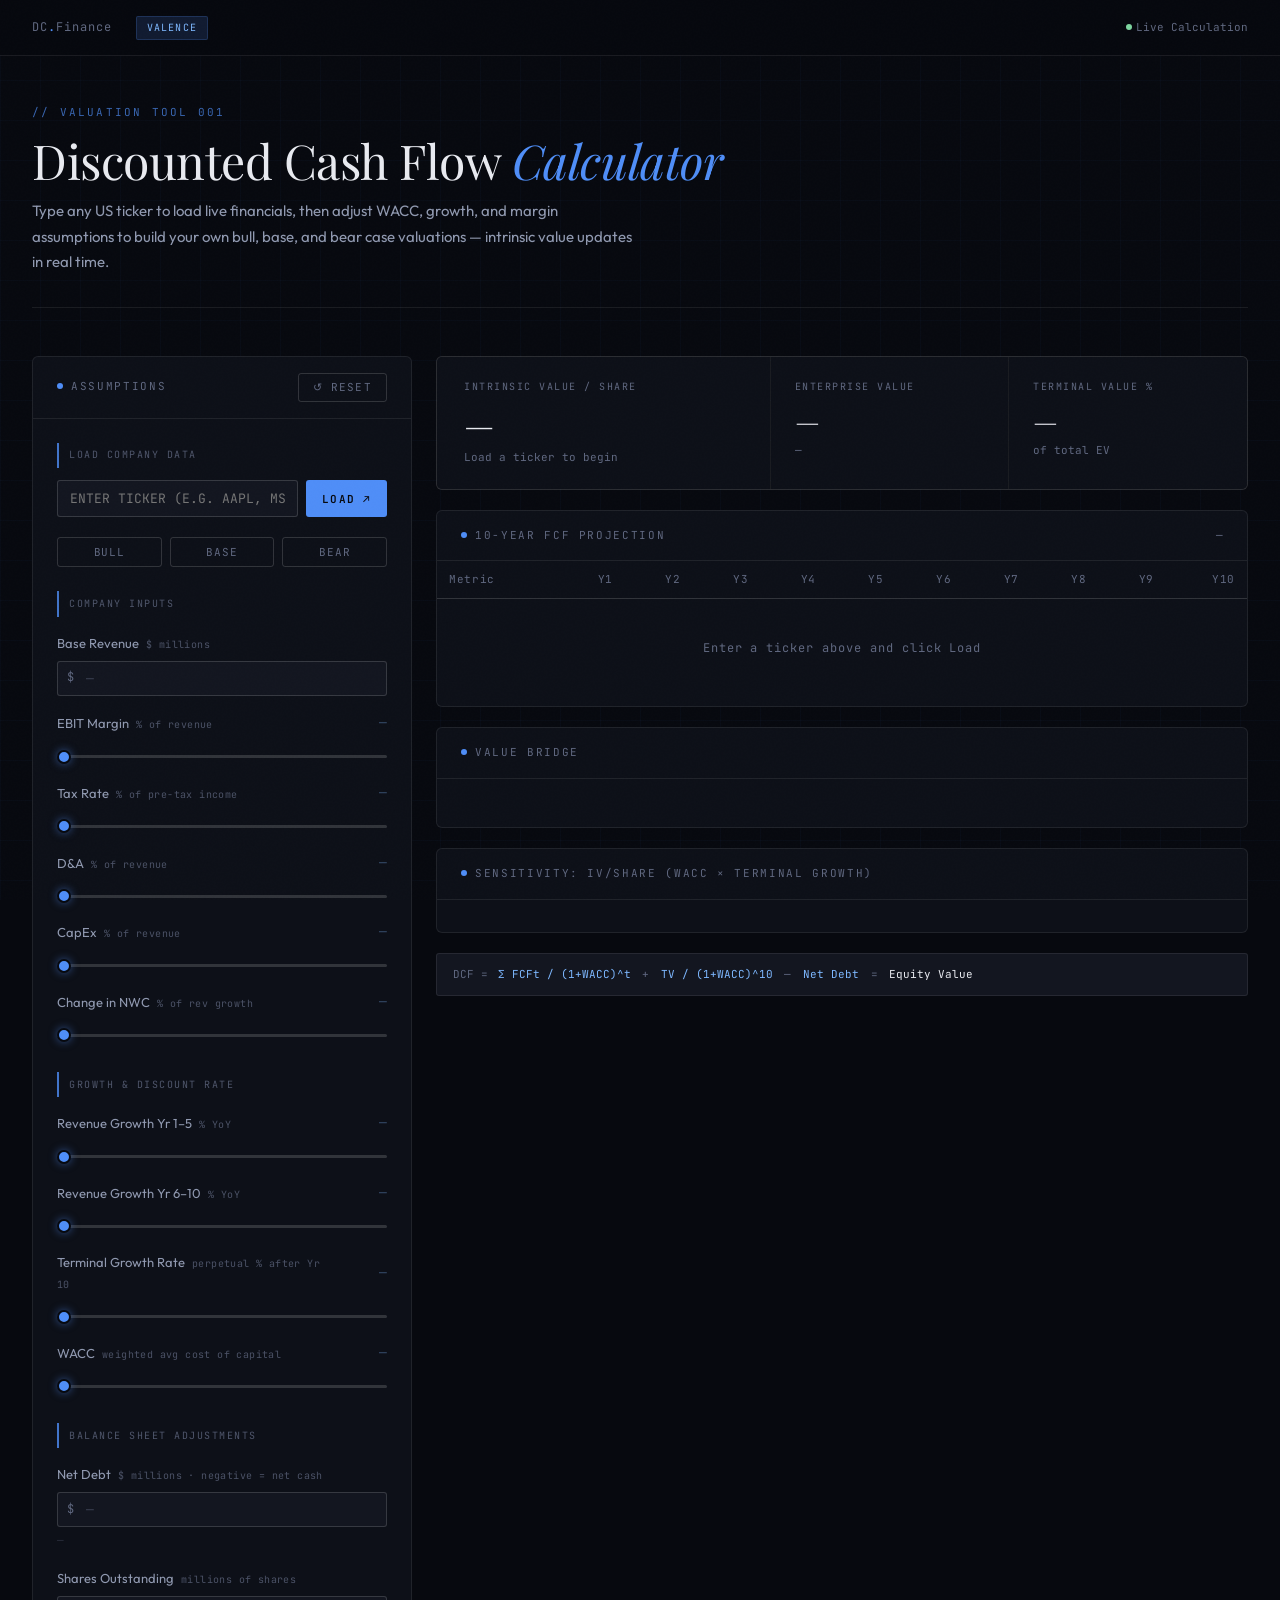
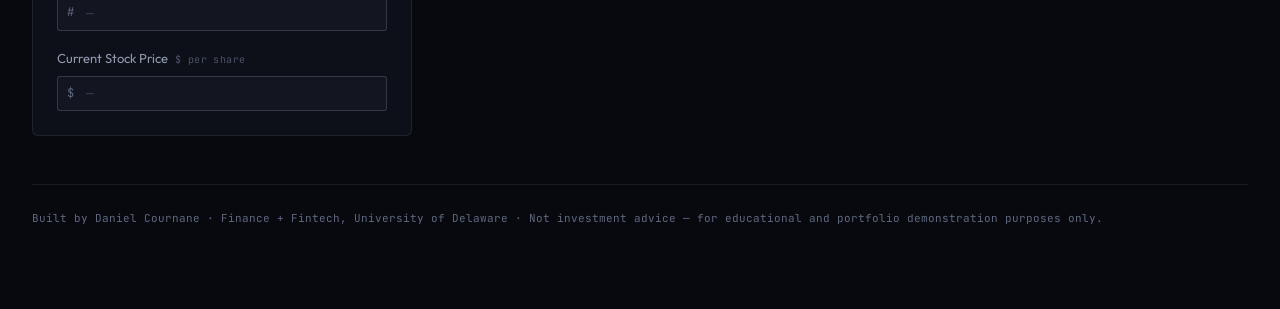
==== dcf-calculator.html @ 59bff090 "Add files via upload" ====
<!DOCTYPE html>
<html lang="en">
<head>
  <meta charset="UTF-8" />
  <meta name="viewport" content="width=device-width, initial-scale=1.0" />
  <title>Valence — DCF Calculator by Daniel Cournane</title>
  <link href="https://fonts.googleapis.com/css2?family=Outfit:wght@300;400;500;600&family=Playfair+Display:ital,wght@0,400;0,500;1,400&family=JetBrains+Mono:wght@300;400&display=swap" rel="stylesheet" />
  <style>
    :root {
      --bg:        #07090f;
      --bg2:       #0d1018;
      --bg3:       #131620;
      --line:      rgba(255,255,255,0.08);
      --line2:     rgba(255,255,255,0.15);
      --text:      #e8eaf0;
      --muted:     #606880;
      --muted2:    #9099b0;
      --accent:    #4f8ef7;
      --accent2:   #7eb8ff;
      --accentdim: rgba(79,142,247,0.15);
      --accentglow:rgba(79,142,247,0.08);
      --green:     #7dd6a0;
      --greendim:  rgba(125,214,160,0.12);
      --red:       #f07070;
      --reddim:    rgba(240,112,112,0.12);
      --yellow:    #f0c060;
      --yellowdim: rgba(240,192,96,0.12);
      --sans:      'Outfit', sans-serif;
      --mono:      'JetBrains Mono', monospace;
      --serif:     'Playfair Display', Georgia, serif;
    }

    *, *::before, *::after { box-sizing: border-box; margin: 0; padding: 0; }

    html { scroll-behavior: smooth; }

    body {
      background: var(--bg);
      color: var(--text);
      font-family: var(--sans);
      font-size: 15px;
      line-height: 1.6;
      min-height: 100vh;
    }

    /* ── NOISE OVERLAY ── */
    body::before {
      content: '';
      position: fixed;
      inset: 0;
      background-image: url("data:image/svg+xml,%3Csvg viewBox='0 0 512 512' xmlns='http://www.w3.org/2000/svg'%3E%3Cfilter id='noise'%3E%3CfeTurbulence type='fractalNoise' baseFrequency='0.9' numOctaves='4' stitchTiles='stitch'/%3E%3C/filter%3E%3Crect width='100%25' height='100%25' filter='url(%23noise)' opacity='0.03'/%3E%3C/svg%3E");
      pointer-events: none;
      z-index: 9999;
      opacity: 0.4;
    }

    /* ── GRID BACKGROUND ── */
    .grid-bg {
      position: fixed;
      inset: 0;
      background-image:
        linear-gradient(rgba(79,142,247,0.03) 1px, transparent 1px),
        linear-gradient(90deg, rgba(79,142,247,0.03) 1px, transparent 1px);
      background-size: 40px 40px;
      pointer-events: none;
      z-index: 0;
    }

    /* ── HEADER ── */
    header {
      position: sticky;
      top: 0;
      z-index: 100;
      background: rgba(7,9,15,0.92);
      backdrop-filter: blur(12px);
      border-bottom: 1px solid var(--line);
      padding: 0 2rem;
      height: 56px;
      display: flex;
      align-items: center;
      justify-content: space-between;
    }

    .header-left {
      display: flex;
      align-items: center;
      gap: 1.5rem;
    }

    .logo {
      font-family: var(--mono);
      font-size: 12px;
      color: var(--muted);
      letter-spacing: 0.08em;
    }

    .logo span { color: var(--accent); }

    .header-badge {
      font-family: var(--mono);
      font-size: 10px;
      letter-spacing: 0.12em;
      text-transform: uppercase;
      background: var(--accentdim);
      color: var(--accent2);
      border: 1px solid rgba(79,142,247,0.2);
      padding: 3px 10px;
      border-radius: 2px;
    }

    .header-right {
      font-family: var(--mono);
      font-size: 11px;
      color: var(--muted);
    }

    /* ── MAIN LAYOUT ── */
    main {
      position: relative;
      z-index: 1;
      max-width: 1280px;
      margin: 0 auto;
      padding: 3rem 2rem 5rem;
    }

    /* ── PAGE TITLE ── */
    .page-title-block {
      margin-bottom: 3rem;
      padding-bottom: 2rem;
      border-bottom: 1px solid var(--line);
    }

    .page-eyebrow {
      font-family: var(--mono);
      font-size: 11px;
      letter-spacing: 0.2em;
      text-transform: uppercase;
      color: var(--accent);
      opacity: 0.7;
      margin-bottom: 0.75rem;
    }

    .page-title {
      font-family: var(--serif);
      font-size: clamp(2rem, 4vw, 3rem);
      font-weight: 400;
      color: var(--text);
      letter-spacing: -0.01em;
      line-height: 1.1;
      margin-bottom: 0.75rem;
    }

    .page-title em { font-style: italic; color: var(--accent); }

    .page-desc {
      font-size: 15px;
      color: var(--muted2);
      max-width: 600px;
      line-height: 1.7;
    }

    /* ── GRID ── */
    .tool-grid {
      display: grid;
      grid-template-columns: 380px 1fr;
      gap: 1.5rem;
      align-items: start;
    }

    @media (max-width: 900px) {
      .tool-grid { grid-template-columns: 1fr; }
    }

    /* ── PANELS ── */
    .panel {
      background: var(--bg2);
      border: 1px solid var(--line);
      border-radius: 6px;
      overflow: hidden;
    }

    .panel-header {
      padding: 1rem 1.5rem;
      border-bottom: 1px solid var(--line);
      display: flex;
      align-items: center;
      justify-content: space-between;
    }

    .panel-title {
      font-family: var(--mono);
      font-size: 11px;
      letter-spacing: 0.15em;
      text-transform: uppercase;
      color: var(--muted);
    }

    .panel-title span {
      display: inline-block;
      width: 6px;
      height: 6px;
      border-radius: 50%;
      background: var(--accent);
      margin-right: 8px;
      vertical-align: middle;
      position: relative;
      top: -1px;
    }

    .panel-body { padding: 1.5rem; }

    /* ── FORM GROUPS ── */
    .form-section {
      margin-bottom: 1.75rem;
    }

    .form-section:last-child { margin-bottom: 0; }

    .section-label {
      font-family: var(--mono);
      font-size: 10px;
      letter-spacing: 0.15em;
      text-transform: uppercase;
      color: var(--muted);
      margin-bottom: 1rem;
      padding: 0.3rem 0 0.3rem 0.65rem;
      border-left: 2px solid var(--accent);
      opacity: 0.8;
    }

    .form-row {
      margin-bottom: 1.1rem;
    }

    .form-row:last-child { margin-bottom: 0; }

    .form-label {
      display: flex;
      justify-content: space-between;
      align-items: center;
      margin-bottom: 0.45rem;
    }

    .label-text {
      font-size: 13px;
      color: var(--muted2);
      font-family: var(--sans);
    }

    .unit-tag {
      font-family: var(--mono);
      font-size: 10px;
      color: var(--muted);
      letter-spacing: 0.04em;
      margin-left: 4px;
      opacity: 0.75;
    }

    .label-value {
      font-family: var(--mono);
      font-size: 13px;
      font-weight: 400;
      color: var(--accent2);
      min-width: 60px;
      text-align: right;
    }

    /* ── SLIDERS ── */
    input[type="range"] {
      -webkit-appearance: none;
      appearance: none;
      width: 100%;
      height: 3px;
      background: var(--line2);
      border-radius: 2px;
      outline: none;
      cursor: pointer;
      transition: background 0.3s;
    }

    input[type="range"]::-webkit-slider-thumb {
      -webkit-appearance: none;
      appearance: none;
      width: 14px;
      height: 14px;
      border-radius: 50%;
      background: var(--accent);
      border: 2px solid var(--bg);
      box-shadow: 0 0 8px rgba(79,142,247,0.5);
      cursor: pointer;
      transition: transform 0.15s, box-shadow 0.15s, left 0.4s ease;
    }

    input[type="range"]::-webkit-slider-thumb:hover {
      transform: scale(1.3);
      box-shadow: 0 0 14px rgba(79,142,247,0.7);
    }

    input[type="range"]::-moz-range-thumb {
      width: 14px;
      height: 14px;
      border-radius: 50%;
      background: var(--accent);
      border: 2px solid var(--bg);
      cursor: pointer;
    }

    /* Number inputs */
    .input-wrap {
      position: relative;
    }

    .input-wrap .prefix {
      position: absolute;
      left: 10px;
      top: 50%;
      transform: translateY(-50%);
      font-family: var(--mono);
      font-size: 12px;
      color: var(--muted);
      pointer-events: none;
    }

    input[type="number"] {
      width: 100%;
      background: var(--bg3);
      border: 1px solid var(--line2);
      border-radius: 3px;
      color: var(--text);
      font-family: var(--mono);
      font-size: 13px;
      padding: 0.5rem 0.75rem 0.5rem 1.75rem;
      outline: none;
      transition: border-color 0.2s;
      -moz-appearance: textfield;
    }

    input[type="number"]::-webkit-outer-spin-button,
    input[type="number"]::-webkit-inner-spin-button { -webkit-appearance: none; }

    input[type="number"]::placeholder { color: var(--muted); opacity: 0.5; }

    input[type="number"]:focus {
      border-color: var(--accent);
      box-shadow: 0 0 0 3px var(--accentglow);
    }

    /* ── SCENARIO PILLS ── */
    .scenario-bar {
      display: flex;
      gap: 0.5rem;
      margin-bottom: 1.5rem;
    }

    .scenario-btn {
      flex: 1;
      padding: 0.45rem 0;
      font-family: var(--mono);
      font-size: 11px;
      letter-spacing: 0.08em;
      text-align: center;
      border: 1px solid var(--line2);
      background: transparent;
      color: var(--muted);
      border-radius: 3px;
      cursor: pointer;
      transition: all 0.2s;
      text-transform: uppercase;
    }

    .scenario-btn:hover { color: var(--text); border-color: var(--accent); }

    .scenario-btn.bull { --sc: var(--green); --scdim: var(--greendim); }
    .scenario-btn.base { --sc: var(--accent); --scdim: var(--accentdim); }
    .scenario-btn.bear { --sc: var(--red);   --scdim: var(--reddim); }

    .scenario-btn.active {
      background: var(--scdim);
      border-color: var(--sc);
      color: var(--sc);
    }

    /* ── RESULTS PANEL ── */
    .results-stack { display: flex; flex-direction: column; gap: 1.25rem; }

    /* KPI row */
    .kpi-row {
      display: grid;
      grid-template-columns: 1.4fr 1fr 1fr;
      gap: 1px;
      background: var(--line);
      border: 1px solid var(--line);
      border-radius: 6px;
      overflow: hidden;
    }

    .kpi-cell {
      background: var(--bg2);
      padding: 1.4rem 1.5rem;
      transition: background 0.2s;
      position: relative;
    }

    .kpi-cell:first-child {
      border-left: 3px solid transparent;
      transition: background 0.2s, border-color 0.4s;
    }

    .kpi-cell:first-child.border-up   { border-left-color: var(--green); }
    .kpi-cell:first-child.border-down { border-left-color: var(--red); }

    .kpi-cell:hover { background: var(--bg3); }

    .kpi-label {
      font-family: var(--mono);
      font-size: 10px;
      letter-spacing: 0.15em;
      text-transform: uppercase;
      color: var(--muted);
      margin-bottom: 0.7rem;
    }

    .kpi-value {
      font-family: var(--serif);
      font-size: 2.2rem;
      font-weight: 400;
      color: var(--text);
      line-height: 1;
      margin-bottom: 0.45rem;
      transition: color 0.3s;
    }

    .kpi-cell:not(:first-child) .kpi-value {
      font-size: 1.8rem;
    }

    .kpi-value.up   { color: var(--green); }
    .kpi-value.down { color: var(--red); }

    .kpi-sub {
      font-family: var(--mono);
      font-size: 11px;
      color: var(--muted);
    }

    /* FCF Table */
    .fcf-panel { }

    .fcf-table-wrap { overflow-x: auto; }

    table {
      width: 100%;
      border-collapse: collapse;
      font-family: var(--mono);
      font-size: 12px;
    }

    thead tr {
      border-bottom: 1px solid var(--line2);
    }

    th {
      padding: 0.6rem 0.75rem;
      text-align: right;
      color: var(--muted);
      font-weight: 400;
      letter-spacing: 0.06em;
      font-size: 11px;
      white-space: nowrap;
    }

    th:first-child { text-align: left; }

    td {
      padding: 0.55rem 0.75rem;
      text-align: right;
      color: var(--muted2);
      border-bottom: 1px solid var(--line);
    }

    td:first-child {
      text-align: left;
      color: var(--muted);
      font-size: 11px;
      letter-spacing: 0.04em;
    }

    tr:last-child td { border-bottom: none; }

    tr:nth-child(even) td { background: rgba(255,255,255,0.018); }

    tr:hover td { background: rgba(79,142,247,0.04) !important; }

    .td-highlight {
      color: var(--text) !important;
      font-weight: 500;
    }

    .td-accent { color: var(--accent2) !important; }
    .td-green  { color: var(--green) !important; }

    /* Sensitivity table */
    .sens-table td, .sens-table th {
      padding: 0.4rem 0.5rem;
      font-size: 11px;
    }

    .sens-table .axis-label {
      color: var(--muted);
      font-size: 10px;
      text-align: center;
    }

    .sens-cell {
      text-align: center !important;
      border-radius: 2px;
      transition: opacity 0.3s;
    }

    /* Bar chart */
    .bar-chart {
      display: flex;
      flex-direction: column;
      gap: 0.6rem;
    }

    .bar-row {
      display: flex;
      align-items: center;
      gap: 0.75rem;
    }

    .bar-label {
      font-family: var(--mono);
      font-size: 11px;
      color: var(--muted);
      width: 60px;
      flex-shrink: 0;
      text-align: right;
    }

    .bar-track {
      flex: 1;
      height: 28px;
      background: var(--bg3);
      border-radius: 3px;
      overflow: hidden;
      position: relative;
    }

    .bar-fill {
      height: 100%;
      border-radius: 2px;
      transition: width 0.6s cubic-bezier(0.4,0,0.2,1);
      display: flex;
      align-items: center;
      padding-left: 8px;
      position: relative;
    }

    .bar-fill::after {
      content: '';
      position: absolute;
      right: 0;
      top: 0;
      bottom: 0;
      width: 40%;
      background: linear-gradient(to right, transparent, rgba(7,9,15,0.35));
      border-radius: 0 2px 2px 0;
      pointer-events: none;
    }

    .bar-fill span {
      font-family: var(--mono);
      font-size: 11px;
      color: var(--bg);
      white-space: nowrap;
      font-weight: 500;
    }

    .bar-pct {
      font-family: var(--mono);
      font-size: 11px;
      color: var(--muted);
      width: 44px;
      flex-shrink: 0;
    }

    /* Upside/downside pill */
    .margin-pill {
      display: inline-flex;
      align-items: center;
      gap: 0.4rem;
      font-family: var(--mono);
      font-size: 11px;
      padding: 4px 10px;
      border-radius: 2px;
    }

    .margin-pill.up   { background: var(--greendim); color: var(--green); border: 1px solid rgba(125,214,160,0.25); }
    .margin-pill.down { background: var(--reddim);   color: var(--red);   border: 1px solid rgba(240,112,112,0.25); }
    .margin-pill.flat { background: var(--yellowdim);color: var(--yellow); border: 1px solid rgba(240,192,96,0.25); }

    /* Annotation */
    .annotation {
      font-size: 13px;
      color: var(--muted2);
      line-height: 1.7;
      padding: 1rem 1.25rem;
      background: var(--bg3);
      border: 1px solid var(--line);
      border-left: 3px solid var(--accent);
      border-radius: 0 3px 3px 0;
    }

    .annotation strong { color: var(--text); font-weight: 500; }

    /* Formula strip */
    .formula-strip {
      font-family: var(--mono);
      font-size: 11px;
      color: var(--muted);
      background: var(--bg3);
      border: 1px solid var(--line);
      border-radius: 3px;
      padding: 0.75rem 1rem;
      display: flex;
      align-items: center;
      gap: 0.6rem;
      flex-wrap: wrap;
    }

    .formula-strip .f-accent { color: var(--accent2); }
    .formula-strip .f-op { color: var(--muted); padding: 0 2px; }

    /* Reset btn */
    .reset-btn {
      font-family: var(--mono);
      font-size: 11px;
      letter-spacing: 0.1em;
      text-transform: uppercase;
      background: transparent;
      color: var(--muted);
      border: 1px solid var(--line2);
      border-radius: 3px;
      padding: 0.4rem 0.9rem;
      cursor: pointer;
      transition: all 0.2s;
    }

    .reset-btn:hover { color: var(--text); border-color: var(--accent); }

    /* ── SENS AXIS LABELS ── */
    .sens-wrap { overflow-x: auto; }

    .sens-axis-x {
      font-family: var(--mono);
      font-size: 10px;
      color: var(--muted);
      text-align: center;
      margin-bottom: 4px;
      letter-spacing: 0.06em;
    }

    .sens-axis-y-label {
      font-family: var(--mono);
      font-size: 10px;
      color: var(--muted);
      letter-spacing: 0.06em;
    }

    /* ── FOOTER NOTE ── */
    .footnote {
      margin-top: 3rem;
      padding-top: 1.5rem;
      border-top: 1px solid var(--line);
      font-family: var(--mono);
      font-size: 11px;
      color: var(--muted);
      line-height: 1.8;
    }

    /* Pulse dot */
    @keyframes pulse-dot {
      0%, 100% { opacity: 1; transform: scale(1); }
      50% { opacity: 0.5; transform: scale(0.8); }
    }
    .live-dot {
      display: inline-block;
      width: 6px;
      height: 6px;
      background: var(--green);
      border-radius: 50%;
      animation: pulse-dot 1.8s ease-in-out infinite;
      margin-right: 4px;
      vertical-align: middle;
      position: relative;
      top: -1px;
    }

    /* Fade-in on load */
    @keyframes fadein { from { opacity: 0; transform: translateY(10px); } to { opacity: 1; transform: none; } }
    @keyframes slidedown { from { opacity: 0; transform: translateY(-8px); } to { opacity: 1; transform: none; } }
    @keyframes pulseglow { 0%,100% { box-shadow: 0 0 0 0 rgba(79,142,247,0); } 50% { box-shadow: 0 0 0 4px rgba(79,142,247,0.15); } }

    .page-title-block { animation: fadein 0.6s ease both; }
    .tool-grid > .panel { animation: fadein 0.6s ease 0.15s both; }
    .tool-grid > div:last-child { animation: fadein 0.6s ease 0.25s both; }
    .kpi-row { animation: fadein 0.6s ease 0.3s both; }

    /* Results reveal animation — triggered by JS */
    .results-reveal {
      animation: fadein 0.45s ease both !important;
    }

    /* Ticker input pulse on load */
    @keyframes inputpulse {
      0% { border-color: var(--line2); }
      50% { border-color: var(--accent); box-shadow: 0 0 0 3px var(--accentglow); }
      100% { border-color: var(--line2); }
    }
    .ticker-pulse { animation: inputpulse 1.8s ease 0.8s 2; }

    /* KPI number count-up feel */
    .kpi-value { transition: color 0.4s; }
    .kpi-value.animating { animation: fadein 0.3s ease both; }
  </style>
</head>
<body>
<div class="grid-bg"></div>

<header>
  <div class="header-left">
    <div class="logo">DC<span>.</span>Finance</div>
    <div class="header-badge">Valence</div>
  </div>
  <div class="header-right"><span class="live-dot"></span>Live Calculation</div>
</header>

<main>
  <div class="page-title-block">
    <div class="page-eyebrow">// Valuation Tool 001</div>
    <h1 class="page-title">Discounted Cash Flow <em>Calculator</em></h1>
    <p class="page-desc">Type any US ticker to load live financials, then adjust WACC, growth, and margin assumptions to build your own bull, base, and bear case valuations — intrinsic value updates in real time.</p>
  </div>

  <div class="tool-grid">

    <!-- LEFT: INPUTS -->
    <div class="panel" style="animation-delay:0s">
      <div class="panel-header">
        <div class="panel-title"><span></span>Assumptions</div>
        <button class="reset-btn" onclick="resetDefaults()">↺ Reset</button>
      </div>
      <div class="panel-body">

        <!-- TICKER LOOKUP -->
        <div style="margin-bottom:1.25rem;">
          <div class="section-label" style="margin-bottom:0.75rem;">Load Company Data</div>
          <div style="display:flex;gap:0.5rem;align-items:stretch;">
            <div style="position:relative;flex:1;">
              <input
                type="text"
                id="ticker-input"
                placeholder="Enter ticker (e.g. AAPL, MSFT, NVDA)"
                maxlength="10"
                style="width:100%;background:var(--bg3);border:1px solid var(--line2);border-radius:3px;color:var(--text);font-family:var(--mono);font-size:13px;padding:0.55rem 0.75rem;outline:none;transition:border-color 0.2s;text-transform:uppercase;"
                onkeydown="if(event.key==='Enter') fetchTicker()"
                onfocus="this.style.borderColor='var(--accent)'"
                onblur="this.style.borderColor='var(--line2)'"
              />
            </div>
            <button
              id="fetch-btn"
              onclick="fetchTicker()"
              style="background:var(--accent);color:#07090f;border:none;border-radius:3px;font-family:var(--mono);font-size:11px;font-weight:600;letter-spacing:0.1em;text-transform:uppercase;padding:0 1rem;cursor:pointer;transition:background 0.2s;white-space:nowrap;"
              onmouseover="this.style.background='var(--accent2)'"
              onmouseout="this.style.background='var(--accent)'"
            >Load ↗</button>
          </div>

          <!-- Status / Company Card -->
          <div id="ticker-status" style="margin-top:0.6rem;font-family:var(--mono);font-size:11px;color:var(--muted);">
          </div>
          <div id="company-card" style="display:none;margin-top:0.75rem;background:var(--bg3);border:1px solid var(--line);border-left:3px solid var(--accent);border-radius:0 4px 4px 0;padding:1rem 1.1rem;">
            <div style="display:flex;justify-content:space-between;align-items:flex-start;gap:1rem;flex-wrap:wrap;">
              <div>
                <div id="cc-name" style="font-family:var(--serif);font-size:1.25rem;color:var(--text);margin-bottom:3px;line-height:1.2;"></div>
                <div id="cc-meta" style="font-family:var(--mono);font-size:10px;color:var(--muted);letter-spacing:0.06em;"></div>
              </div>
              <div style="text-align:right;">
                <div id="cc-price" style="font-family:var(--serif);font-size:1.6rem;color:var(--text);line-height:1;"></div>
                <div id="cc-change" style="font-family:var(--mono);font-size:11px;margin-top:3px;"></div>
              </div>
            </div>
            <div style="display:grid;grid-template-columns:repeat(3,1fr);gap:0.5rem;margin-top:0.75rem;padding-top:0.75rem;border-top:1px solid var(--line);">
              <div><div style="font-family:var(--mono);font-size:9px;color:var(--muted);letter-spacing:0.1em;text-transform:uppercase;margin-bottom:2px;">Market Cap</div><div id="cc-mcap" style="font-family:var(--mono);font-size:12px;color:var(--muted2);"></div></div>
              <div><div style="font-family:var(--mono);font-size:9px;color:var(--muted);letter-spacing:0.1em;text-transform:uppercase;margin-bottom:2px;">Rev Growth</div><div id="cc-revg" style="font-family:var(--mono);font-size:12px;color:var(--muted2);"></div></div>
              <div><div style="font-family:var(--mono);font-size:9px;color:var(--muted);letter-spacing:0.1em;text-transform:uppercase;margin-bottom:2px;">Beta</div><div id="cc-beta" style="font-family:var(--mono);font-size:12px;color:var(--muted2);"></div></div>
            </div>
            <div id="cc-note" style="margin-top:0.6rem;font-family:var(--mono);font-size:10px;color:var(--yellow);line-height:1.5;display:none;"></div>
          </div>
        </div>

        <!-- SCENARIOS -->
        <div class="scenario-bar">
          <button class="scenario-btn bull" onclick="loadScenario('bull')">Bull</button>
          <button class="scenario-btn base active" onclick="loadScenario('base')">Base</button>
          <button class="scenario-btn bear" onclick="loadScenario('bear')">Bear</button>
        </div>

        <!-- COMPANY INPUTS -->
        <div class="form-section">
          <div class="section-label">Company Inputs</div>

          <div class="form-row">
            <div class="form-label">
              <span class="label-text">Base Revenue <span class="unit-tag">$ millions</span></span>
            </div>
            <div class="input-wrap">
              <span class="prefix">$</span>
              <input type="number" id="baseRevenue" placeholder="—" min="1" step="10" oninput="calc()" />
            </div>
          </div>

          <div class="form-row">
            <div class="form-label">
              <span class="label-text">EBIT Margin <span class="unit-tag">% of revenue</span></span>
              <span class="label-value" id="val-ebitMargin" style="opacity:0.35">—</span>
            </div>
            <input type="range" id="ebitMargin" min="1" max="50" step="0.5" value="18" oninput="syncVal('ebitMargin','val-ebitMargin','%'); calc()" />
          </div>

          <div class="form-row">
            <div class="form-label">
              <span class="label-text">Tax Rate <span class="unit-tag">% of pre-tax income</span></span>
              <span class="label-value" id="val-taxRate" style="opacity:0.35">—</span>
            </div>
            <input type="range" id="taxRate" min="0" max="40" step="0.5" value="21" oninput="syncVal('taxRate','val-taxRate','%'); calc()" />
          </div>

          <div class="form-row">
            <div class="form-label">
              <span class="label-text">D&amp;A <span class="unit-tag">% of revenue</span></span>
              <span class="label-value" id="val-da" style="opacity:0.35">—</span>
            </div>
            <input type="range" id="da" min="0" max="20" step="0.5" value="4" oninput="syncVal('da','val-da','%'); calc()" />
          </div>

          <div class="form-row">
            <div class="form-label">
              <span class="label-text">CapEx <span class="unit-tag">% of revenue</span></span>
              <span class="label-value" id="val-capex" style="opacity:0.35">—</span>
            </div>
            <input type="range" id="capex" min="0" max="30" step="0.5" value="5" oninput="syncVal('capex','val-capex','%'); calc()" />
          </div>

          <div class="form-row">
            <div class="form-label">
              <span class="label-text">Change in NWC <span class="unit-tag">% of rev growth</span></span>
              <span class="label-value" id="val-nwc" style="opacity:0.35">—</span>
            </div>
            <input type="range" id="nwc" min="-5" max="15" step="0.5" value="2" oninput="syncVal('nwc','val-nwc','%'); calc()" />
          </div>
        </div>

        <!-- GROWTH & DISCOUNT -->
        <div class="form-section">
          <div class="section-label">Growth & Discount Rate</div>

          <div class="form-row">
            <div class="form-label">
              <span class="label-text">Revenue Growth Yr 1–5 <span class="unit-tag">% YoY</span></span>
              <span class="label-value" id="val-growth1" style="opacity:0.35">—</span>
            </div>
            <input type="range" id="growth1" min="0" max="60" step="0.5" value="12" oninput="syncVal('growth1','val-growth1','%'); calc()" />
          </div>

          <div class="form-row">
            <div class="form-label">
              <span class="label-text">Revenue Growth Yr 6–10 <span class="unit-tag">% YoY</span></span>
              <span class="label-value" id="val-growth2" style="opacity:0.35">—</span>
            </div>
            <input type="range" id="growth2" min="0" max="40" step="0.5" value="7" oninput="syncVal('growth2','val-growth2','%'); calc()" />
          </div>

          <div class="form-row">
            <div class="form-label">
              <span class="label-text">Terminal Growth Rate <span class="unit-tag">perpetual % after Yr 10</span></span>
              <span class="label-value" id="val-tgr" style="opacity:0.35">—</span>
            </div>
            <input type="range" id="tgr" min="0" max="5" step="0.1" value="2.5" oninput="syncVal('tgr','val-tgr','%'); calc()" />
          </div>

          <div class="form-row">
            <div class="form-label">
              <span class="label-text">WACC <span class="unit-tag">weighted avg cost of capital</span></span>
              <span class="label-value" id="val-wacc" style="opacity:0.35">—</span>
            </div>
            <input type="range" id="wacc" min="4" max="25" step="0.25" value="9" oninput="syncVal('wacc','val-wacc','%'); calc()" />
          </div>
        </div>

        <!-- BALANCE SHEET -->
        <div class="form-section">
          <div class="section-label">Balance Sheet Adjustments</div>

          <div class="form-row">
            <div class="form-label"><span class="label-text">Net Debt <span class="unit-tag">$ millions · negative = net cash</span></span></div>
            <div class="input-wrap">
              <span class="prefix">$</span>
              <input type="number" id="netDebt" placeholder="—" step="10" oninput="updateNetDebtLabel(); calc()" />
            </div>
            <div id="net-debt-status" style="margin-top:5px;font-family:var(--mono);font-size:11px;color:var(--muted);opacity:0.35;">
              —
            </div>
          </div>

          <div class="form-row">
            <div class="form-label"><span class="label-text">Shares Outstanding <span class="unit-tag">millions of shares</span></span></div>
            <div class="input-wrap">
              <span class="prefix">#</span>
              <input type="number" id="shares" placeholder="—" min="1" step="1" oninput="calc()" />
            </div>
          </div>

          <div class="form-row">
            <div class="form-label"><span class="label-text">Current Stock Price <span class="unit-tag">$ per share</span></span></div>
            <div class="input-wrap">
              <span class="prefix">$</span>
              <input type="number" id="stockPrice" placeholder="—" min="0.01" step="0.5" oninput="calc()" />
            </div>
          </div>
        </div>

      </div>
    </div>

    <!-- RIGHT: RESULTS -->
    <div style="display:flex;flex-direction:column;gap:1.25rem;">

      <!-- KPIs -->
      <div class="kpi-row">
        <div class="kpi-cell">
          <div class="kpi-label">Intrinsic Value / Share</div>
          <div class="kpi-value" id="kpi-iv">—</div>
          <div class="kpi-sub" id="kpi-upside">Calculating…</div>
        </div>
        <div class="kpi-cell">
          <div class="kpi-label">Enterprise Value</div>
          <div class="kpi-value" id="kpi-ev">—</div>
          <div class="kpi-sub" id="kpi-ev-sub">—</div>
        </div>
        <div class="kpi-cell">
          <div class="kpi-label">Terminal Value %</div>
          <div class="kpi-value" id="kpi-tvpct">—</div>
          <div class="kpi-sub" id="kpi-tv-sub">of total EV</div>
        </div>
      </div>

      <!-- FCF Table -->
      <div class="panel" style="animation-delay:0.1s">
        <div class="panel-header">
          <div class="panel-title"><span></span>10-Year FCF Projection</div>
          <div id="scenario-label" style="font-family:var(--mono);font-size:11px;color:var(--muted)">—</div>
        </div>
        <div id="fcf-warning" style="display:none;margin:0 1.5rem 0;padding:0.6rem 0.85rem;background:var(--reddim);border:1px solid rgba(240,112,112,0.25);border-radius:3px;font-family:var(--mono);font-size:11px;color:var(--red);margin-top:0.75rem;"></div>
        <div class="panel-body" style="padding:0 0 0.5rem">
          <div class="fcf-table-wrap">
            <table id="fcf-table">
              <thead>
                <tr>
                  <th>Metric</th>
                  <th>Y1</th><th>Y2</th><th>Y3</th><th>Y4</th><th>Y5</th>
                  <th>Y6</th><th>Y7</th><th>Y8</th><th>Y9</th><th>Y10</th>
                </tr>
              </thead>
              <tbody id="fcf-tbody"></tbody>
            </table>
          </div>
        </div>
      </div>

      <!-- Value Bridge -->
      <div class="panel" style="animation-delay:0.15s">
        <div class="panel-header">
          <div class="panel-title"><span></span>Value Bridge</div>
          <div id="bridge-annotation" class="margin-pill flat" style="display:none">—</div>
        </div>
        <div class="panel-body">
          <div class="bar-chart" id="bar-chart"></div>
        </div>
      </div>

      <!-- Sensitivity Table -->
      <div class="panel" style="animation-delay:0.2s">
        <div class="panel-header">
          <div class="panel-title"><span></span>Sensitivity: IV/Share (WACC × Terminal Growth)</div>
        </div>
        <div class="panel-body" style="padding:1rem 1.5rem">
          <div class="sens-wrap" id="sens-wrap"></div>
        </div>
      </div>

      <!-- Formula -->
      <div class="formula-strip">
        <span style="color:var(--muted)">DCF =</span>
        <span class="f-accent">Σ FCFt / (1+WACC)^t</span>
        <span class="f-op">+</span>
        <span class="f-accent">TV / (1+WACC)^10</span>
        <span class="f-op">—</span>
        <span class="f-accent">Net Debt</span>
        <span class="f-op">=</span>
        <span style="color:var(--text)">Equity Value</span>
      </div>

    </div>
  </div>

  <div class="footnote">
    Built by Daniel Cournane · Finance + Fintech, University of Delaware ·
    Not investment advice — for educational and portfolio demonstration purposes only.
  </div>
</main>

<script>
  // ── WORKER URL — replace with your Cloudflare Worker URL ──
  const WORKER_URL = 'https://signal-proxy.danielcournane.workers.dev';

  // ── TICKER LOOKUP ──
  async function fetchTicker() {
    const ticker = document.getElementById('ticker-input').value.trim().toUpperCase();
    if (!ticker) return;

    const btn = document.getElementById('fetch-btn');
    const status = document.getElementById('ticker-status');
    const card = document.getElementById('company-card');

    btn.textContent = '...';
    btn.style.opacity = '0.6';
    btn.disabled = true;
    status.style.color = 'var(--muted)';
    status.textContent = `Fetching ${ticker}…`;
    card.style.display = 'none';

    try {
      const res = await fetch(`${WORKER_URL}?ticker=${ticker}&_=${Date.now()}`);
      if (!res.ok) throw new Error(`HTTP ${res.status}`);
      const d = await res.json();
      if (d.error) throw new Error(d.error);

      // ── Helper: set a range slider AND its label ──
      const setSlider = (id, labelId, value, suffix) => {
        const el = document.getElementById(id);
        const v = parseFloat(value);
        if (!isNaN(v)) {
          el.value = v;
          const lbl = document.getElementById(labelId);
          lbl.textContent = v.toFixed(1) + suffix;
          lbl.style.opacity = '1';
          updateSliderFill(el);
        }
      };

      const setInput = (id, value) => {
        const v = parseFloat(value);
        if (!isNaN(v) && isFinite(v)) document.getElementById(id).value = v;
      };

      // ── Invalid ticker detection ──
      const nameMatchesTicker = (d.companyName || '').toUpperCase() === ticker;
      const noExchange = !d.exchange || d.exchange === 'N/A' || d.exchange === 'YHD';
      const noPrice = !d.price || Number(d.price) === 0;
      const noRevenue = !d.totalRevenue || Number(d.totalRevenue) === 0;

      if ((nameMatchesTicker && noExchange) || (noPrice && noRevenue)) {
        status.style.color = 'var(--red)';
        status.textContent = `✗ "${ticker}" not found — check the ticker symbol and try again`;
        card.style.display = 'none';
        setBlankState();
        return;
      }

      // Revenue — raw dollars → millions
      const notes = [];
      const rev = Number(d.totalRevenue);
      if (rev > 0) {
        setInput('baseRevenue', Math.round(rev / 1e6));
      } else {
        notes.push('Revenue not available — enter manually');
      }

      // Operating margin (EBIT proxy)
      const opMgn = Number(d.operatingMargin);
      const profMgn = Number(d.profitMargin);
      if (opMgn > 0) {
        setSlider('ebitMargin', 'val-ebitMargin', (opMgn * 100).toFixed(1), '%');
      } else if (profMgn > 0) {
        setSlider('ebitMargin', 'val-ebitMargin', Math.min(50, profMgn * 100 * 1.35).toFixed(1), '%');
        notes.push('EBIT margin estimated from net margin — verify manually');
      } else {
        notes.push('Margin not available — enter manually');
      }

      // Stock price
      const px = Number(d.price);
      if (px > 0) setInput('stockPrice', px.toFixed(2));

      // Shares outstanding → millions
      const shs = Number(d.sharesOutstanding);
      if (shs > 0) {
        setInput('shares', Math.round(shs / 1e6));
      } else {
        notes.push('Shares not available — enter manually');
      }

      // Net debt = total debt − total cash (both raw dollars → millions)
      const debt = Number(d.totalDebt);
      const cash = Number(d.totalCash);
      if (debt >= 0 && cash >= 0) {
        setInput('netDebt', Math.round((debt - cash) / 1e6));
        updateNetDebtLabel();
      } else {
        notes.push('Debt data not available — enter manually');
      }

      // Revenue growth — seed Yr1-5 from TTM, clamp 0–60%
      const revG = Number(d.revenueGrowth);
      if (isFinite(revG)) {
        const pct = Math.min(60, Math.max(0, revG * 100));
        setSlider('growth1', 'val-growth1', pct.toFixed(1), '%');
        notes.push(`Rev growth seeded from TTM (${(revG*100).toFixed(1)}%) — adjust for your forecast`);
      }

      // WACC via CAPM: rf + β × ERP
      const beta = Number(d.beta);
      if (beta > 0) {
        const wacc = Math.min(25, Math.max(4, 4.3 + beta * 5.5));
        setSlider('wacc', 'val-wacc', wacc.toFixed(2), '%');
      }

      // ── Fields Yahoo doesn't provide — set sensible defaults by sector ──
      // Tax rate: use 21% (US corporate standard)
      setSlider('taxRate', 'val-taxRate', '21', '%');

      // Terminal growth rate: 2.5% default
      setSlider('tgr', 'val-tgr', '2.5', '%');

      // Revenue growth Yr 6-10: half of Yr 1-5, floored at 3%
      const revG2 = isFinite(revG) ? Math.max(3, Math.min(20, revG * 50)) : 6;
      setSlider('growth2', 'val-growth2', revG2.toFixed(1), '%');

      // D&A and CapEx — derive from gross margin if available, else use sector defaults
      const grossMgn = Number(d.grossMargin);
      let daDefault = 4, capexDefault = 5;
      if (d.sector) {
        const s = d.sector.toLowerCase();
        if (s.includes('tech') || s.includes('software')) { daDefault = 3; capexDefault = 4; }
        else if (s.includes('energy') || s.includes('utilities')) { daDefault = 8; capexDefault = 12; }
        else if (s.includes('real estate')) { daDefault = 10; capexDefault = 8; }
        else if (s.includes('consumer') && grossMgn < 0.3) { daDefault = 3; capexDefault = 6; } // retail
        else if (s.includes('health') || s.includes('pharma')) { daDefault = 5; capexDefault = 5; }
        else if (s.includes('industrial') || s.includes('manufac')) { daDefault = 6; capexDefault = 7; }
        else if (s.includes('communication')) { daDefault = 5; capexDefault = 6; }
      }
      setSlider('da', 'val-da', daDefault.toString(), '%');
      setSlider('capex', 'val-capex', capexDefault.toString(), '%');

      // NWC: 1.5% for most, higher for retailers
      const nwcDefault = (d.sector || '').toLowerCase().includes('consumer') && grossMgn < 0.3 ? 2 : 1.5;
      setSlider('nwc', 'val-nwc', nwcDefault.toString(), '%');

      // Deselect scenario pills — using live data now
      document.querySelectorAll('.scenario-btn').forEach(b => b.classList.remove('active'));
      document.getElementById('scenario-label').textContent = `${ticker} LIVE DATA`;

      // ── Company card ──
      const fmtRaw = v => {
        const n = Number(v);
        if (!n) return '--';
        if (n >= 1e12) return `$${(n/1e12).toFixed(2)}T`;
        if (n >= 1e9)  return `$${(n/1e9).toFixed(1)}B`;
        if (n >= 1e6)  return `$${(n/1e6).toFixed(0)}M`;
        return `$${n}`;
      };

      document.getElementById('cc-name').textContent = d.companyName || ticker;
      document.getElementById('cc-meta').textContent =
        [ticker, d.exchange, d.sector !== '--' ? d.sector : null, d.industry !== '--' ? d.industry : null]
        .filter(Boolean).join(' · ');

      document.getElementById('cc-price').textContent = d.price ? `$${Number(d.price).toFixed(2)}` : '--';
      const chg = d.changePct ? (Number(d.changePct) * 100) : null;
      const chgEl = document.getElementById('cc-change');
      if (chg != null) {
        chgEl.textContent = `${chg >= 0 ? '+' : ''}${chg.toFixed(2)}% today`;
        chgEl.style.color = chg >= 0 ? 'var(--green)' : 'var(--red)';
      }

      document.getElementById('cc-mcap').textContent = fmtRaw(d.marketCap);
      document.getElementById('cc-revg').textContent = d.revenueGrowth != null
        ? `${(Number(d.revenueGrowth)*100).toFixed(1)}% TTM` : '--';
      document.getElementById('cc-beta').textContent = d.beta != null ? Number(d.beta).toFixed(2) : '--';

      const noteEl = document.getElementById('cc-note');
      if (notes.length) {
        noteEl.style.display = 'block';
        noteEl.innerHTML = '⚠ ' + notes.join(' · ');
      } else {
        noteEl.style.display = 'none';
      }
      card.style.display = 'block';

      status.style.color = 'var(--green)';
      status.textContent = `✓ ${d.companyName || ticker} loaded — verify assumptions before use`;

      // Animate results panels in
      document.querySelectorAll('.kpi-cell, .kpi-row').forEach((el, i) => {
        el.style.animation = 'none';
        el.offsetHeight; // reflow
        el.style.animation = `fadein 0.4s ease ${i * 0.05}s both`;
      });

      calc();

    } catch(err) {
      status.style.color = 'var(--red)';
      if (WORKER_URL.includes('YOUR_WORKER')) {
        status.textContent = '⚠ Worker URL not configured — see setup instructions below';
      } else {
        status.textContent = `✗ Error: ${err.message}`;
      }
      card.style.display = 'none';
    } finally {
      btn.textContent = 'Load ↗';
      btn.style.opacity = '1';
      btn.disabled = false;
    }
  }

  // ── SCENARIOS ──
  const SCENARIOS = {
    bull: { growth1:15, growth2:10, ebitMargin:20, wacc:8.0,  tgr:3.0, capex:5,  da:3, taxRate:25, nwc:1.5 },
    base: { growth1:12, growth2:7,  ebitMargin:17, wacc:9.0,  tgr:2.5, capex:6,  da:3, taxRate:25, nwc:1.5 },
    bear: { growth1:6,  growth2:3,  ebitMargin:14, wacc:11.0, tgr:1.5, capex:7,  da:3, taxRate:25, nwc:2.5 },
  };

  const SCENARIO_LABELS = { bull:'BULL CASE', base:'BASE CASE', bear:'BEAR CASE' };
  let activeScenario = 'base';

  function loadScenario(s) {
    activeScenario = s;
    document.querySelectorAll('.scenario-btn').forEach(b => b.classList.remove('active'));
    document.querySelector(`.scenario-btn.${s}`).classList.add('active');
    const p = SCENARIOS[s];
    for (const [k,v] of Object.entries(p)) {
      const el = document.getElementById(k);
      if (el) { el.value = v; }
      const vEl = document.getElementById('val-'+k);
      if (vEl) vEl.textContent = v + '%';
    }
    document.getElementById('scenario-label').textContent = SCENARIO_LABELS[s];
    calc();
  }

  function syncVal(id, labelId, suffix) {
    const el = document.getElementById(id);
    const v = parseFloat(el.value);
    const labelEl = document.getElementById(labelId);
    labelEl.textContent = v + suffix;
    labelEl.style.opacity = '1';
    updateSliderFill(el);
    activeScenario = null;
    document.querySelectorAll('.scenario-btn').forEach(b => b.classList.remove('active'));
  }

  function resetDefaults() { loadScenario('base'); }

  // ── HELPERS ──
  // All model values are in $M — format accordingly
  const fmt = (n, dec=1) => {
    if (!isFinite(n) || isNaN(n)) return '—';
    const abs = Math.abs(n);
    const sign = n < 0 ? '-' : '';
    if (abs >= 1e6)      return `${sign}$${(abs/1e6).toFixed(dec)}T`;
    if (abs >= 1e3)      return `${sign}$${(abs/1e3).toFixed(dec)}B`;
    return `${sign}$${abs.toFixed(dec)}M`;
  };

  const fmtPct = n => (n >= 0 ? '+' : '') + n.toFixed(1) + '%';

  // Color scale for sensitivity
  function sensColor(val, min, max, mid) {
    const t = (val - min) / (max - min || 1);
    if (val >= mid * 1.1) return `rgba(125,214,160,${0.08 + 0.35 * t})`;
    if (val <= mid * 0.9) return `rgba(240,112,112,${0.08 + 0.35 * (1-t)})`;
    return `rgba(240,192,96,${0.12})`;
  }

  // ── MAIN CALC ──
  function calc() {
    const get = id => parseFloat(document.getElementById(id).value) || 0;

    const baseRev    = get('baseRevenue');
    const ebitM      = get('ebitMargin')  / 100;
    const taxRate    = get('taxRate')     / 100;
    const daRate     = get('da')          / 100;
    const capexRate  = get('capex')       / 100;
    const nwcRate    = get('nwc')         / 100;
    const g1         = get('growth1')     / 100;
    const g2         = get('growth2')     / 100;
    const tgr        = get('tgr')         / 100;
    const wacc       = get('wacc')        / 100;
    const netDebt    = get('netDebt');
    const shares     = get('shares');
    const price      = get('stockPrice');

    // Build FCF array
    const revenues = [], ebits = [], nopats = [], das = [], capexs = [], nwcChanges = [], fcfs = [], pvs = [];
    let prevRev = baseRev;

    for (let y = 1; y <= 10; y++) {
      const g = y <= 5 ? g1 : g2;
      const rev = prevRev * (1 + g);
      const ebit = rev * ebitM;
      const nopat = ebit * (1 - taxRate);
      const da = rev * daRate;
      const capex = rev * capexRate;
      const nwcChange = (rev - prevRev) * nwcRate;
      const fcf = nopat + da - capex - nwcChange;
      const pv = fcf / Math.pow(1 + wacc, y);

      revenues.push(rev);
      ebits.push(ebit);
      nopats.push(nopat);
      das.push(da);
      capexs.push(capex);
      nwcChanges.push(nwcChange);
      fcfs.push(fcf);
      pvs.push(pv);

      prevRev = rev;
    }

    const pvSum = pvs.reduce((a,b)=>a+b, 0);
    const terminalFCF = fcfs[9] * (1 + tgr);
    const tvRaw = terminalFCF / (wacc - tgr);
    const tvPV = tvRaw / Math.pow(1 + wacc, 10);
    const ev = pvSum + tvPV;
    const equityVal = ev - netDebt;
    const ivPerShare = equityVal / shares;
    const upside = ((ivPerShare - price) / price) * 100;
    const tvPct = (tvPV / ev) * 100;

    // ── Check for negative FCF ──
    const negativeFCFs = fcfs.filter(f => f < 0).length;

    // ── KPIs ──
    const ivEl = document.getElementById('kpi-iv');
    const upsideEl = document.getElementById('kpi-upside');

    if (equityVal < 0) {
      // Negative equity — model breakdown warning
      ivEl.textContent = 'N/M';
      ivEl.className = 'kpi-value down';
      upsideEl.innerHTML = `<span class="margin-pill down">⚠ Model not meaningful — high debt exceeds DCF value. Reduce CapEx % or increase margins.</span>`;
    } else if (!shares || !price) {
      ivEl.textContent = '—';
      ivEl.className = 'kpi-value';
      upsideEl.innerHTML = `<span style="color:var(--muted);font-family:var(--mono);font-size:11px;">Enter shares and price to calculate IV/share</span>`;
    } else {
      ivEl.textContent = '$' + ivPerShare.toFixed(2);
      ivEl.className = 'kpi-value ' + (ivPerShare > price ? 'up' : 'down');
      // Set hero border color
      const ivCell = ivEl.closest('.kpi-cell');
      if (ivCell) {
        ivCell.classList.remove('border-up','border-down');
        ivCell.classList.add(ivPerShare > price ? 'border-up' : 'border-down');
      }
      upsideEl.innerHTML = `<span class="margin-pill ${upside>=0?'up':'down'}">${fmtPct(upside)} vs $${price.toFixed(2)}</span>`;
    }

    document.getElementById('kpi-ev').textContent = equityVal < 0 ? 'N/M' : fmt(ev);
    document.getElementById('kpi-ev-sub').textContent = equityVal < 0
      ? `⚠ Negative equity: ${fmt(equityVal)}`
      : `Equity: ${fmt(equityVal)}`;
    document.getElementById('kpi-ev-sub').style.color = equityVal < 0 ? 'var(--red)' : '';
    document.getElementById('kpi-tvpct').textContent = isFinite(tvPct) ? tvPct.toFixed(1) + '%' : '—';

    // ── Negative FCF warning banner ──
    const warnEl = document.getElementById('fcf-warning');
    if (negativeFCFs > 0 && warnEl) {
      warnEl.style.display = 'block';
      warnEl.textContent = `⚠ ${negativeFCFs} year${negativeFCFs>1?'s':''} of negative FCF — consider increasing margins or reducing CapEx assumptions`;
    } else if (warnEl) {
      warnEl.style.display = 'none';
    }

    const fmtFCF = v => {
      if (v < 0) return `<span style="color:var(--red)">${fmt(v)}</span>`;
      return fmt(v);
    };

    const tbody = document.getElementById('fcf-tbody');
    const rows = [
      { label: 'Revenue',   data: revenues,   cls: '', fmt: v => fmt(v) },
      { label: 'EBIT',      data: ebits,       cls: '', fmt: v => fmt(v) },
      { label: 'NOPAT',     data: nopats,      cls: 'td-highlight', fmt: v => fmt(v) },
      { label: '+ D&A',     data: das,         cls: '', fmt: v => fmt(v) },
      { label: '- CapEx',   data: capexs,      cls: '', fmt: v => '('+fmt(v)+')' },
      { label: '- ΔNWC',    data: nwcChanges,  cls: '', fmt: v => '('+fmt(v)+')' },
      { label: 'FCF',       data: fcfs,        cls: 'td-accent', fmt: v => fmtFCF(v) },
      { label: 'PV(FCF)',   data: pvs,         cls: 'td-green',  fmt: v => fmtFCF(v) },
    ];

    tbody.innerHTML = rows.map(r => `
      <tr>
        <td>${r.label}</td>
        ${r.data.map(v => `<td class="${r.cls}">${r.fmt(v)}</td>`).join('')}
      </tr>
    `).join('');

    // ── VALUE BRIDGE (Bar chart) ──
    const debtLabel = netDebt >= 0 ? '– Net Debt' : '+ Net Cash';
    const debtColor = netDebt >= 0 ? 'var(--red)' : 'var(--green)';
    const bridgeData = [
      { label: 'PV FCFs',    val: pvSum,         color: 'var(--accent)' },
      { label: 'PV TV',      val: tvPV,           color: 'var(--accent2)' },
      { label: debtLabel,    val: Math.abs(netDebt), color: debtColor },
      { label: '= Equity',   val: equityVal,      color: 'var(--green)' },
    ];
    const maxAbsVal = Math.max(...bridgeData.map(d => Math.abs(d.val)));
    const chart = document.getElementById('bar-chart');
    chart.innerHTML = bridgeData.map(d => {
      const pct = Math.abs(d.val) / maxAbsVal * 100;
      return `
        <div class="bar-row">
          <div class="bar-label">${d.label}</div>
          <div class="bar-track">
            <div class="bar-fill" style="width:${pct}%;background:${d.color}">
              <span>${fmt(Math.abs(d.val))}</span>
            </div>
          </div>
          <div class="bar-pct">${((Math.abs(d.val)/ev)*100).toFixed(0)}%</div>
        </div>
      `;
    }).join('');

    // Bridge pill
    const pillEl = document.getElementById('bridge-annotation');
    if (baseRev > 0) {
      pillEl.style.display = '';
      pillEl.textContent = upside >= 0
        ? `↑ ${fmtPct(upside)} upside`
        : `↓ ${fmtPct(upside)} downside`;
      pillEl.className = 'margin-pill ' + (upside >= 3 ? 'up' : upside < -3 ? 'down' : 'flat');
    } else {
      pillEl.style.display = 'none';
    }

    // ── SENSITIVITY TABLE ──
    const waccRange  = [-2, -1, 0, 1, 2].map(d => (wacc*100 + d).toFixed(2));
    const tgrRange   = [-1, -0.5, 0, 0.5, 1].map(d => (tgr*100 + d).toFixed(1));

    let sensVals = [];
    for (const wRow of waccRange) {
      const row = [];
      for (const tCol of tgrRange) {
        const w2 = parseFloat(wRow)/100, t2 = parseFloat(tCol)/100;
        let pv2 = 0;
        let prevR2 = baseRev;
        let lastFCF2 = 0;
        for (let y2 = 1; y2 <= 10; y2++) {
          const g = y2 <= 5 ? g1 : g2;
          const r2 = prevR2 * (1+g);
          const f2 = r2*ebitM*(1-taxRate) + r2*daRate - r2*capexRate - (r2-prevR2)*nwcRate;
          pv2 += f2 / Math.pow(1+w2, y2);
          lastFCF2 = f2;
          prevR2 = r2;
        }
        if (w2 > t2) {
          const tv2 = (lastFCF2*(1+t2)/(w2-t2)) / Math.pow(1+w2,10);
          const iv2 = (pv2 + tv2 - netDebt) / shares;
          row.push(iv2);
        } else {
          row.push(null);
        }
      }
      sensVals.push(row);
    }

    const allVals = sensVals.flat().filter(v=>v!==null);
    const sMin = Math.min(...allVals), sMax = Math.max(...allVals);

    const sensWrap = document.getElementById('sens-wrap');
    sensWrap.innerHTML = `
      <div class="sens-axis-x" style="margin-left:60px;">← Terminal Growth Rate →</div>
      <table class="sens-table" style="width:100%">
        <thead>
          <tr>
            <th class="axis-label" style="width:60px;">WACC ↓</th>
            ${tgrRange.map(t=>`<th style="text-align:center;color:var(--muted);font-size:10px;">${t}%</th>`).join('')}
          </tr>
        </thead>
        <tbody>
          ${sensVals.map((row, ri) => `
            <tr>
              <td style="font-family:var(--mono);font-size:10px;color:var(--muted);text-align:right;padding-right:8px;">${waccRange[ri]}%</td>
              ${row.map((v,ci) => {
                if (v === null) return `<td class="sens-cell" style="color:var(--muted)">—</td>`;
                const isCurrent = ri===2 && ci===2;
                const bg = sensColor(v, sMin, sMax, ivPerShare);
                const border = isCurrent ? 'border:1px solid var(--accent);' : '';
                const fw = isCurrent ? 'font-weight:600;color:var(--text);' : '';
                return `<td class="sens-cell" style="background:${bg};${border}${fw}">\$${v.toFixed(1)}</td>`;
              }).join('')}
            </tr>
          `).join('')}
        </tbody>
      </table>
      <div style="font-family:var(--mono);font-size:10px;color:var(--muted);margin-top:6px;text-align:right;">
        Highlighted cell = current assumptions
      </div>
    `;
  }

  function updateNetDebtLabel() {
    const nd = parseFloat(document.getElementById('netDebt').value) || 0;
    const el = document.getElementById('net-debt-status');
    if (nd < 0) {
      el.style.color = 'var(--green)';
      el.textContent = '✦ Net cash position — adds to equity value';
    } else if (nd === 0) {
      el.style.color = 'var(--muted)';
      el.textContent = '◇ No net debt or cash adjustment';
    } else {
      el.style.color = 'var(--red)';
      el.textContent = '▼ Net debt position — reduces equity value';
    }
  }

  // ── SLIDER FILL ── fills track left of thumb with accent color
  function updateSliderFill(el) {
    const min = parseFloat(el.min) || 0;
    const max = parseFloat(el.max) || 100;
    const val = parseFloat(el.value) || min;
    const pct = ((val - min) / (max - min)) * 100;
    el.style.background = `linear-gradient(to right, var(--accent) ${pct}%, rgba(255,255,255,0.15) ${pct}%)`;
  }

  // Apply fill to all sliders on input
  document.querySelectorAll('input[type="range"]').forEach(el => {
    el.addEventListener('input', () => updateSliderFill(el));
  });
  window.addEventListener('load', () => {
    const inp = document.getElementById('ticker-input');
    inp.classList.add('ticker-pulse');
    inp.addEventListener('animationend', () => inp.classList.remove('ticker-pulse'));
  });

  // ── BLANK STATE ON LOAD ──
  const BLANK_LABEL_IDS = ['val-ebitMargin','val-taxRate','val-da','val-capex','val-nwc','val-growth1','val-growth2','val-tgr','val-wacc'];
  const BLANK_INPUT_IDS = ['baseRevenue','netDebt','shares','stockPrice'];

  function setBlankState() {
    // KPIs
    document.getElementById('kpi-iv').textContent = '—';
    document.getElementById('kpi-iv').className = 'kpi-value';
    document.getElementById('kpi-upside').innerHTML = '<span style="color:var(--muted);font-size:11px;font-family:var(--mono)">Load a ticker to begin</span>';
    document.getElementById('kpi-ev').textContent = '—';
    document.getElementById('kpi-ev-sub').textContent = '—';
    document.getElementById('kpi-ev-sub').style.color = '';
    document.getElementById('kpi-tvpct').textContent = '—';

    // FCF table, bridge, sensitivity
    document.getElementById('fcf-tbody').innerHTML = `
      <tr><td colspan="11" style="text-align:center;padding:2.5rem 1rem;color:var(--muted);font-family:var(--mono);font-size:12px;letter-spacing:0.08em;">
        Enter a ticker above and click Load
      </td></tr>`;
    document.getElementById('bar-chart').innerHTML = '';
    document.getElementById('sens-wrap').innerHTML = '';
    document.getElementById('scenario-label').textContent = '—';
    const pill = document.getElementById('bridge-annotation');
    if (pill) pill.style.display = 'none';

    // FCF warning
    const warn = document.getElementById('fcf-warning');
    if (warn) warn.style.display = 'none';

    // Slider labels → dim dash
    BLANK_LABEL_IDS.forEach(id => {
      const el = document.getElementById(id);
      if (el) { el.textContent = '—'; el.style.opacity = '0.35'; }
    });

    // Number inputs → empty
    BLANK_INPUT_IDS.forEach(id => {
      const el = document.getElementById(id);
      if (el) el.value = '';
    });

    // Slider thumbs → move to min (left) position
    const sliderIds = ['ebitMargin','taxRate','da','capex','nwc','growth1','growth2','tgr','wacc'];
    sliderIds.forEach(id => {
      const el = document.getElementById(id);
      if (el) { el.value = el.min; el.style.background = 'rgba(255,255,255,0.15)'; }
    });

    // Net debt status
    const nd = document.getElementById('net-debt-status');
    if (nd) { nd.textContent = '—'; nd.style.color = 'var(--muted)'; nd.style.opacity = '0.35'; }

    // Scenario pills — none active
    document.querySelectorAll('.scenario-btn').forEach(b => b.classList.remove('active'));
  }

  // Init — blank state, no calc
  updateNetDebtLabel();
  setBlankState();
</script>
</body>
</html>
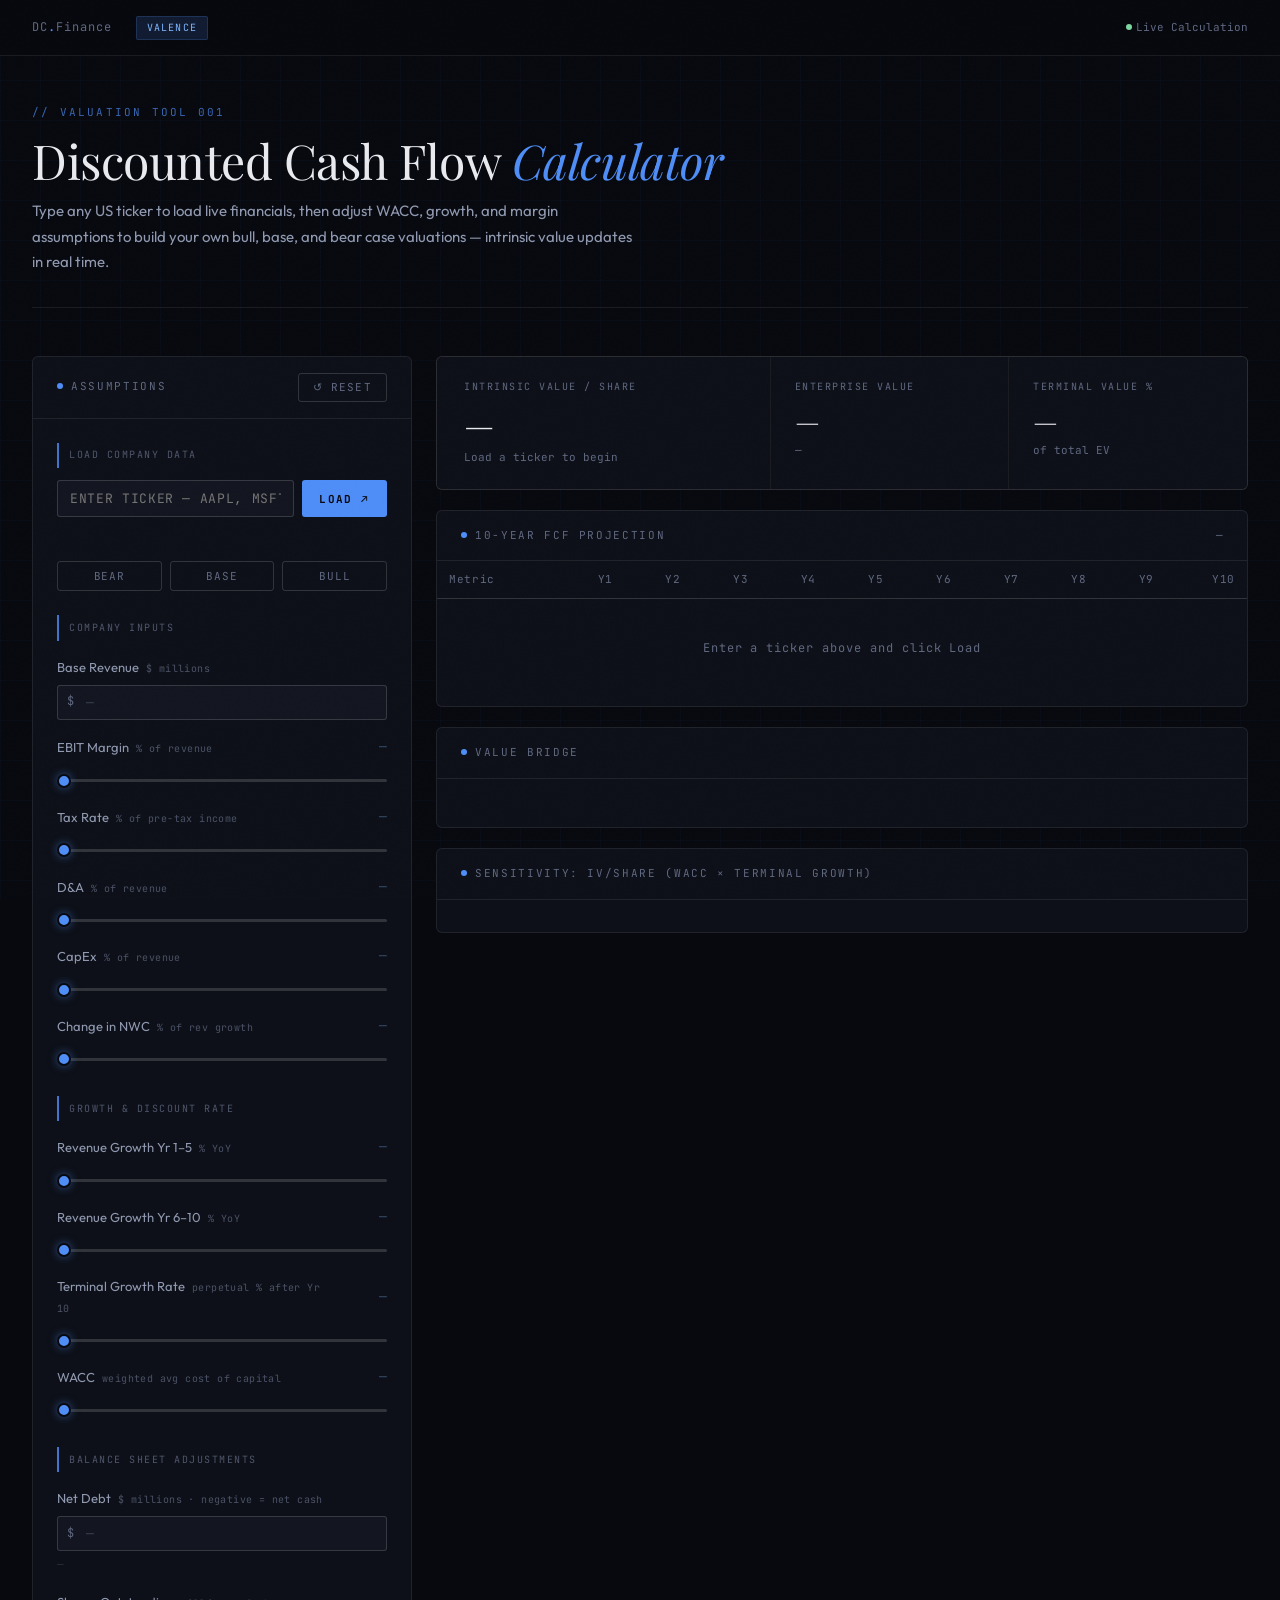
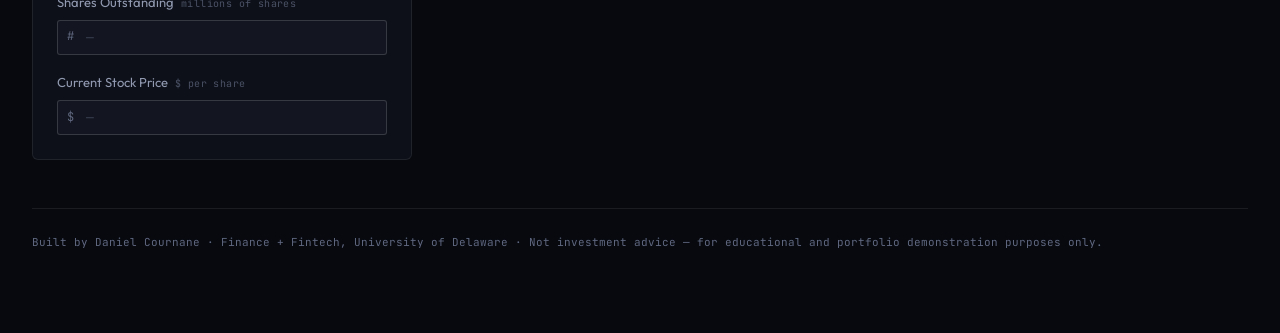
==== commit e2f47960: "Add files via upload" ====
--- a/dcf-calculator.html
+++ b/dcf-calculator.html
@@ -321,7 +321,8 @@
       pointer-events: none;
     }
 
-    input[type="number"] {
+    input[type="number"],
+    .input-wrap input[type="text"] {
       width: 100%;
       background: var(--bg3);
       border: 1px solid var(--line2);
@@ -338,9 +339,11 @@
     input[type="number"]::-webkit-outer-spin-button,
     input[type="number"]::-webkit-inner-spin-button { -webkit-appearance: none; }
 
-    input[type="number"]::placeholder { color: var(--muted); opacity: 0.5; }
-
-    input[type="number"]:focus {
+    input[type="number"]::placeholder,
+    .input-wrap input[type="text"]::placeholder { color: var(--muted); opacity: 0.5; }
+
+    input[type="number"]:focus,
+    .input-wrap input[type="text"]:focus {
       border-color: var(--accent);
       box-shadow: 0 0 0 3px var(--accentglow);
     }
@@ -350,6 +353,7 @@
       display: flex;
       gap: 0.5rem;
       margin-bottom: 1.5rem;
+      margin-top: 0.25rem;
     }
 
     .scenario-btn {
@@ -679,6 +683,25 @@
       color: var(--muted);
       line-height: 1.8;
     }
+
+    /* ── GAP ANALYSIS ── */
+    .gap-item {
+      display: flex;
+      gap: 0.75rem;
+      align-items: flex-start;
+      padding: 0.65rem 0.85rem;
+      background: var(--bg3);
+      border-radius: 3px;
+      border-left: 2px solid var(--line2);
+      animation: fadein 0.3s ease both;
+    }
+    .gap-item.warn  { border-left-color: var(--yellow); }
+    .gap-item.info  { border-left-color: var(--accent); }
+    .gap-item.pos   { border-left-color: var(--green); }
+    .gap-item.neg   { border-left-color: var(--red); }
+    .gap-icon { font-size: 14px; flex-shrink: 0; margin-top: 1px; }
+    .gap-text { font-size: 12px; color: var(--muted2); line-height: 1.6; font-family: var(--sans); }
+    .gap-text strong { color: var(--text); font-weight: 500; }
 
     /* Pulse dot */
     @keyframes pulse-dot {
@@ -762,9 +785,9 @@
               <input
                 type="text"
                 id="ticker-input"
-                placeholder="Enter ticker (e.g. AAPL, MSFT, NVDA)"
+                placeholder="Enter ticker — AAPL, MSFT, NVDA…"
                 maxlength="10"
-                style="width:100%;background:var(--bg3);border:1px solid var(--line2);border-radius:3px;color:var(--text);font-family:var(--mono);font-size:13px;padding:0.55rem 0.75rem;outline:none;transition:border-color 0.2s;text-transform:uppercase;"
+                style="width:100%;background:var(--bg3);border:1px solid var(--line2);border-radius:3px;color:var(--text);font-family:var(--mono);font-size:13px;padding:0.55rem 0.75rem;outline:none;transition:border-color 0.2s;text-transform:uppercase;letter-spacing:0.05em;"
                 onkeydown="if(event.key==='Enter') fetchTicker()"
                 onfocus="this.style.borderColor='var(--accent)'"
                 onblur="this.style.borderColor='var(--line2)'"
@@ -773,40 +796,52 @@
             <button
               id="fetch-btn"
               onclick="fetchTicker()"
-              style="background:var(--accent);color:#07090f;border:none;border-radius:3px;font-family:var(--mono);font-size:11px;font-weight:600;letter-spacing:0.1em;text-transform:uppercase;padding:0 1rem;cursor:pointer;transition:background 0.2s;white-space:nowrap;"
+              style="background:var(--accent);color:#07090f;border:none;border-radius:3px;font-family:var(--mono);font-size:11px;font-weight:700;letter-spacing:0.12em;text-transform:uppercase;padding:0 1.1rem;cursor:pointer;transition:background 0.2s;white-space:nowrap;"
               onmouseover="this.style.background='var(--accent2)'"
               onmouseout="this.style.background='var(--accent)'"
             >Load ↗</button>
           </div>
 
-          <!-- Status / Company Card -->
-          <div id="ticker-status" style="margin-top:0.6rem;font-family:var(--mono);font-size:11px;color:var(--muted);">
-          </div>
-          <div id="company-card" style="display:none;margin-top:0.75rem;background:var(--bg3);border:1px solid var(--line);border-left:3px solid var(--accent);border-radius:0 4px 4px 0;padding:1rem 1.1rem;">
-            <div style="display:flex;justify-content:space-between;align-items:flex-start;gap:1rem;flex-wrap:wrap;">
-              <div>
-                <div id="cc-name" style="font-family:var(--serif);font-size:1.25rem;color:var(--text);margin-bottom:3px;line-height:1.2;"></div>
-                <div id="cc-meta" style="font-family:var(--mono);font-size:10px;color:var(--muted);letter-spacing:0.06em;"></div>
+          <!-- Status line -->
+          <div id="ticker-status" style="margin-top:0.5rem;font-family:var(--mono);font-size:11px;color:var(--muted);min-height:16px;"></div>
+
+          <!-- Company Card -->
+          <div id="company-card" style="display:none;margin-top:0.6rem;background:var(--bg3);border:1px solid var(--line);border-left:3px solid var(--accent);border-radius:0 4px 4px 0;padding:0.85rem 1rem;">
+            <!-- Top row: name + price -->
+            <div style="display:flex;justify-content:space-between;align-items:flex-start;gap:0.75rem;margin-bottom:0.65rem;">
+              <div style="flex:1;min-width:0;">
+                <div id="cc-name" style="font-family:var(--serif);font-size:1.15rem;color:var(--text);line-height:1.25;margin-bottom:2px;white-space:nowrap;overflow:hidden;text-overflow:ellipsis;"></div>
+                <div id="cc-meta" style="font-family:var(--mono);font-size:9px;color:var(--muted);letter-spacing:0.06em;white-space:nowrap;overflow:hidden;text-overflow:ellipsis;"></div>
               </div>
-              <div style="text-align:right;">
-                <div id="cc-price" style="font-family:var(--serif);font-size:1.6rem;color:var(--text);line-height:1;"></div>
-                <div id="cc-change" style="font-family:var(--mono);font-size:11px;margin-top:3px;"></div>
+              <div style="text-align:right;flex-shrink:0;">
+                <div id="cc-price" style="font-family:var(--serif);font-size:1.45rem;color:var(--text);line-height:1;"></div>
+                <div id="cc-change" style="font-family:var(--mono);font-size:10px;margin-top:2px;"></div>
               </div>
             </div>
-            <div style="display:grid;grid-template-columns:repeat(3,1fr);gap:0.5rem;margin-top:0.75rem;padding-top:0.75rem;border-top:1px solid var(--line);">
-              <div><div style="font-family:var(--mono);font-size:9px;color:var(--muted);letter-spacing:0.1em;text-transform:uppercase;margin-bottom:2px;">Market Cap</div><div id="cc-mcap" style="font-family:var(--mono);font-size:12px;color:var(--muted2);"></div></div>
-              <div><div style="font-family:var(--mono);font-size:9px;color:var(--muted);letter-spacing:0.1em;text-transform:uppercase;margin-bottom:2px;">Rev Growth</div><div id="cc-revg" style="font-family:var(--mono);font-size:12px;color:var(--muted2);"></div></div>
-              <div><div style="font-family:var(--mono);font-size:9px;color:var(--muted);letter-spacing:0.1em;text-transform:uppercase;margin-bottom:2px;">Beta</div><div id="cc-beta" style="font-family:var(--mono);font-size:12px;color:var(--muted2);"></div></div>
+            <!-- Stats row -->
+            <div style="display:grid;grid-template-columns:repeat(3,1fr);gap:0.4rem;padding-top:0.6rem;border-top:1px solid var(--line);">
+              <div>
+                <div style="font-family:var(--mono);font-size:9px;color:var(--muted);letter-spacing:0.1em;text-transform:uppercase;margin-bottom:2px;">Mkt Cap</div>
+                <div id="cc-mcap" style="font-family:var(--mono);font-size:12px;color:var(--muted2);"></div>
+              </div>
+              <div>
+                <div style="font-family:var(--mono);font-size:9px;color:var(--muted);letter-spacing:0.1em;text-transform:uppercase;margin-bottom:2px;">Rev Growth</div>
+                <div id="cc-revg" style="font-family:var(--mono);font-size:12px;color:var(--muted2);"></div>
+              </div>
+              <div>
+                <div style="font-family:var(--mono);font-size:9px;color:var(--muted);letter-spacing:0.1em;text-transform:uppercase;margin-bottom:2px;">Beta</div>
+                <div id="cc-beta" style="font-family:var(--mono);font-size:12px;color:var(--muted2);"></div>
+              </div>
             </div>
-            <div id="cc-note" style="margin-top:0.6rem;font-family:var(--mono);font-size:10px;color:var(--yellow);line-height:1.5;display:none;"></div>
+            <div id="cc-note" style="margin-top:0.5rem;font-family:var(--mono);font-size:10px;color:var(--yellow);line-height:1.6;display:none;"></div>
           </div>
         </div>
 
-        <!-- SCENARIOS -->
+        <!-- SCENARIOS — Bear / Base / Bull (pessimistic → optimistic left to right) -->
         <div class="scenario-bar">
+          <button class="scenario-btn bear" onclick="loadScenario('bear')">Bear</button>
+          <button class="scenario-btn base" onclick="loadScenario('base')">Base</button>
           <button class="scenario-btn bull" onclick="loadScenario('bull')">Bull</button>
-          <button class="scenario-btn base active" onclick="loadScenario('base')">Base</button>
-          <button class="scenario-btn bear" onclick="loadScenario('bear')">Bear</button>
         </div>
 
         <!-- COMPANY INPUTS -->
@@ -819,7 +854,7 @@
             </div>
             <div class="input-wrap">
               <span class="prefix">$</span>
-              <input type="number" id="baseRevenue" placeholder="—" min="1" step="10" oninput="calc()" />
+              <input type="text" id="baseRevenue" placeholder="—" oninput="fmtInput(this); calc()" />
             </div>
           </div>
 
@@ -909,7 +944,7 @@
             <div class="form-label"><span class="label-text">Net Debt <span class="unit-tag">$ millions · negative = net cash</span></span></div>
             <div class="input-wrap">
               <span class="prefix">$</span>
-              <input type="number" id="netDebt" placeholder="—" step="10" oninput="updateNetDebtLabel(); calc()" />
+              <input type="text" id="netDebt" placeholder="—" oninput="fmtInput(this); updateNetDebtLabel(); calc()" />
             </div>
             <div id="net-debt-status" style="margin-top:5px;font-family:var(--mono);font-size:11px;color:var(--muted);opacity:0.35;">
               —
@@ -920,7 +955,7 @@
             <div class="form-label"><span class="label-text">Shares Outstanding <span class="unit-tag">millions of shares</span></span></div>
             <div class="input-wrap">
               <span class="prefix">#</span>
-              <input type="number" id="shares" placeholder="—" min="1" step="1" oninput="calc()" />
+              <input type="text" id="shares" placeholder="—" oninput="fmtInput(this); calc()" />
             </div>
           </div>
 
@@ -956,6 +991,15 @@
           <div class="kpi-value" id="kpi-tvpct">—</div>
           <div class="kpi-sub" id="kpi-tv-sub">of total EV</div>
         </div>
+      </div>
+
+      <!-- GAP ANALYSIS -->
+      <div id="gap-analysis" style="display:none;" class="panel">
+        <div class="panel-header">
+          <div class="panel-title"><span></span>Why the Gap?</div>
+          <div id="gap-badge" style="font-family:var(--mono);font-size:11px;"></div>
+        </div>
+        <div class="panel-body" style="padding:1rem 1.5rem;display:flex;flex-direction:column;gap:0.6rem;" id="gap-body"></div>
       </div>
 
       <!-- FCF Table -->
@@ -1002,17 +1046,6 @@
         </div>
       </div>
 
-      <!-- Formula -->
-      <div class="formula-strip">
-        <span style="color:var(--muted)">DCF =</span>
-        <span class="f-accent">Σ FCFt / (1+WACC)^t</span>
-        <span class="f-op">+</span>
-        <span class="f-accent">TV / (1+WACC)^10</span>
-        <span class="f-op">—</span>
-        <span class="f-accent">Net Debt</span>
-        <span class="f-op">=</span>
-        <span style="color:var(--text)">Equity Value</span>
-      </div>
 
     </div>
   </div>
@@ -1062,9 +1095,14 @@
         }
       };
 
+      // ── Helper: format number inputs with commas ──
+      const fmtComma = n => isNaN(n) ? '' : Math.round(n).toLocaleString('en-US');
+
       const setInput = (id, value) => {
         const v = parseFloat(value);
-        if (!isNaN(v) && isFinite(v)) document.getElementById(id).value = v;
+        if (!isNaN(v) && isFinite(v)) {
+          document.getElementById(id).value = fmtComma(v);
+        }
       };
 
       // ── Invalid ticker detection ──
@@ -1174,6 +1212,15 @@
       document.querySelectorAll('.scenario-btn').forEach(b => b.classList.remove('active'));
       document.getElementById('scenario-label').textContent = `${ticker} LIVE DATA`;
 
+      // Store for gap analysis
+      loadedCompanyData = d;
+
+      // Capture snapshot for relative bull/bear scenarios, then activate base
+      captureBaseSnapshot();
+      activeScenario = 'base';
+      document.querySelector('.scenario-btn.base').classList.add('active');
+      document.getElementById('scenario-label').textContent = 'BASE CASE';
+
       // ── Company card ──
       const fmtRaw = v => {
         const n = Number(v);
@@ -1238,30 +1285,69 @@
     }
   }
 
-  // ── SCENARIOS ──
-  const SCENARIOS = {
-    bull: { growth1:15, growth2:10, ebitMargin:20, wacc:8.0,  tgr:3.0, capex:5,  da:3, taxRate:25, nwc:1.5 },
-    base: { growth1:12, growth2:7,  ebitMargin:17, wacc:9.0,  tgr:2.5, capex:6,  da:3, taxRate:25, nwc:1.5 },
-    bear: { growth1:6,  growth2:3,  ebitMargin:14, wacc:11.0, tgr:1.5, capex:7,  da:3, taxRate:25, nwc:2.5 },
-  };
+  // SCENARIOS — relative to live-loaded company data
+  let baseSnapshot = null;
+
+  function captureBaseSnapshot() {
+    const gv = id => parseFloat((document.getElementById(id).value || '').replace(/,/g,'')) || 0;
+    baseSnapshot = {
+      growth1:    gv('growth1')    || 10,
+      growth2:    gv('growth2')    || 5,
+      ebitMargin: gv('ebitMargin') || 15,
+      wacc:       gv('wacc')       || 10,
+      tgr:        gv('tgr')        || 2.5,
+      capex:      gv('capex')      || 5,
+      da:         gv('da')         || 4,
+      taxRate:    gv('taxRate')    || 21,
+      nwc:        gv('nwc')        || 1.5,
+    };
+  }
+
+  function buildScenario(s) {
+    if (!baseSnapshot) return null;
+    const b = baseSnapshot;
+    const g1Shift = Math.max(1.5, +(b.growth1 * 0.25).toFixed(1));
+    const g2Shift = Math.max(1.0, +(b.growth2 * 0.25).toFixed(1));
+    if (s === 'base') return { ...b };
+    if (s === 'bull') return {
+      ...b,
+      growth1:    Math.min(60, +(b.growth1 + g1Shift).toFixed(1)),
+      growth2:    Math.min(40, +(b.growth2 + g2Shift).toFixed(1)),
+      ebitMargin: Math.min(50, +(b.ebitMargin + 2.5).toFixed(1)),
+      wacc:       Math.max(4,  +(b.wacc - 0.75).toFixed(2)),
+      tgr:        Math.min(5,  +(b.tgr + 0.5).toFixed(1)),
+    };
+    if (s === 'bear') return {
+      ...b,
+      growth1:    Math.max(0,  +(b.growth1 - g1Shift).toFixed(1)),
+      growth2:    Math.max(0,  +(b.growth2 - g2Shift).toFixed(1)),
+      ebitMargin: Math.max(1,  +(b.ebitMargin - 3).toFixed(1)),
+      wacc:       Math.min(25, +(b.wacc + 1.0).toFixed(2)),
+      tgr:        Math.max(0,  +(b.tgr - 0.5).toFixed(1)),
+    };
+    return null;
+  }
 
   const SCENARIO_LABELS = { bull:'BULL CASE', base:'BASE CASE', bear:'BEAR CASE' };
-  let activeScenario = 'base';
+  let activeScenario = null;
 
   function loadScenario(s) {
+    const p = buildScenario(s);
+    if (!p) return;
     activeScenario = s;
     document.querySelectorAll('.scenario-btn').forEach(b => b.classList.remove('active'));
     document.querySelector(`.scenario-btn.${s}`).classList.add('active');
-    const p = SCENARIOS[s];
-    for (const [k,v] of Object.entries(p)) {
+    for (const [k, v] of Object.entries(p)) {
       const el = document.getElementById(k);
-      if (el) { el.value = v; }
-      const vEl = document.getElementById('val-'+k);
-      if (vEl) vEl.textContent = v + '%';
+      if (el) { el.value = v; updateSliderFill(el); }
+      const vEl = document.getElementById('val-' + k);
+      if (vEl) { vEl.textContent = v + '%'; vEl.style.opacity = '1'; }
     }
     document.getElementById('scenario-label').textContent = SCENARIO_LABELS[s];
     calc();
   }
+
+  function resetDefaults() { loadScenario('base'); }
 
   function syncVal(id, labelId, suffix) {
     const el = document.getElementById(id);
@@ -1297,9 +1383,79 @@
     return `rgba(240,192,96,${0.12})`;
   }
 
+  // ── GAP ANALYSIS ENGINE ──
+  function runGapAnalysis(ivPerShare, price, upside, equityVal, fcfs, ebitMargin, wacc) {
+    const panel = document.getElementById('gap-analysis');
+    const body  = document.getElementById('gap-body');
+    const badge = document.getElementById('gap-badge');
+    if (!panel || !loadedCompanyData || !price || !ivPerShare) {
+      if (panel) panel.style.display = 'none';
+      return;
+    }
+
+    const d = loadedCompanyData;
+    const absUpside = Math.abs(upside);
+    if (absUpside < 15) { panel.style.display = 'none'; return; } // no gap worth explaining
+
+    const items = [];
+    const de    = Number(d.debtToEquity) || 0;
+    const netD  = Number(d.totalDebt || 0) - Number(d.totalCash || 0);
+    const mcap  = Number(d.marketCap) || 1;
+    const revG  = Number(d.revenueGrowth) || 0;
+    const pe    = Number(d.pe) || 0;
+    const fcf   = Number(d.freeCashflow) || 0;
+    const opMgn = Number(d.operatingMargin) || ebitMargin / 100;
+    const negativeFCFs = fcfs.filter(f => f < 0).length;
+
+    const fmtB = v => {
+      const abs = Math.abs(v);
+      const sign = v < 0 ? '-' : '';
+      if (abs >= 1e12) return `${sign}$${(abs/1e12).toFixed(1)}T`;
+      if (abs >= 1e9)  return `${sign}$${(abs/1e9).toFixed(1)}B`;
+      return `${sign}$${(abs/1e6).toFixed(0)}M`;
+    };
+
+    if (upside < -15) {
+      // Stock trading at PREMIUM to DCF — explain why market pays more
+      if (revG > 0.25) items.push({ type:'info', icon:'⚡', text: `<strong>Hypergrowth premium:</strong> With ${(revG*100).toFixed(0)}% TTM revenue growth, the market is pricing in an extended high-growth runway that a 10-year DCF inherently undervalues. Exponential compounders often look overvalued on DCF.` });
+      if (pe > 35) items.push({ type:'info', icon:'🏰', text: `<strong>Moat/brand premium:</strong> A trailing P/E of ${pe.toFixed(0)}× suggests the market assigns significant value to brand, platform lock-in, or pricing power — intangibles a DCF can't quantify.` });
+      if (de > 40 && netD > 0) items.push({ type:'warn', icon:'⚖️', text: `<strong>Debt load reduces equity value:</strong> Net debt of ${fmtB(netD)} is subtracted directly from DCF value. The market may be pricing in future deleveraging or assumes the debt is manageable relative to cash generation.` });
+      if (opMgn < 0.12) items.push({ type:'warn', icon:'📈', text: `<strong>Margin expansion story:</strong> At ${(opMgn*100).toFixed(1)}% operating margin, the market is likely pricing in a transformation or restructuring thesis — future margins significantly higher than today's. The DCF uses current margins.` });
+      if (negativeFCFs > 0) items.push({ type:'warn', icon:'🔄', text: `<strong>Near-term FCF drag:</strong> ${negativeFCFs} year${negativeFCFs>1?'s':''} of projected negative FCF reduces DCF value significantly. The market may be pricing in a profitability inflection point beyond the model's horizon.` });
+      if (revG < 0.05 && pe > 25) items.push({ type:'info', icon:'💰', text: `<strong>Recurring revenue / dividend premium:</strong> Low-growth companies often trade at premiums due to predictable cash flows, dividends, or share buyback programs that support the stock price but don't appear in FCF projections.` });
+      // Always add the universal note for large premiums
+      if (absUpside > 40) items.push({ type:'info', icon:'💡', text: `<strong>Try raising growth or margin assumptions</strong> to see what it takes to justify the current price — the Bull scenario is a good starting point. The WACC × TGR sensitivity table shows the full range.` });
+    } else {
+      // Stock trading at DISCOUNT to DCF — explain why model says it's undervalued
+      if (netD < 0) items.push({ type:'pos', icon:'🏦', text: `<strong>Net cash adds to value:</strong> ${fmtB(Math.abs(netD))} net cash position is added to DCF equity value. A cash-rich company can return capital, fund growth, or acquire without diluting shareholders.` });
+      if (revG > 0.15) items.push({ type:'pos', icon:'📊', text: `<strong>Growth may be underpriced:</strong> At ${(revG*100).toFixed(0)}% TTM growth, the market may not yet be pricing in the full compounding effect. Check the Bull case to see the upside scenario.` });
+      if (fcf > 0 && (fcf / mcap) > 0.04) items.push({ type:'pos', icon:'💸', text: `<strong>High FCF yield:</strong> Free cash flow yield of ${((fcf/mcap)*100).toFixed(1)}% is strong. High FCF relative to market cap is a classic value signal — the company generates significant cash per dollar of market value.` });
+      if (absUpside > 40) items.push({ type:'warn', icon:'⚠️', text: `<strong>Large upside — check your assumptions:</strong> A ${absUpside.toFixed(0)}% discount could reflect genuinely conservative inputs, or it may signal that the default D&A/CapEx/growth assumptions need adjustment for this specific business.` });
+    }
+
+    if (items.length === 0) {
+      panel.style.display = 'none';
+      return;
+    }
+
+    const dir = upside < 0 ? 'Market premium to DCF' : 'DCF premium to market';
+    badge.innerHTML = `<span style="color:var(--muted)">${dir}</span>`;
+    body.innerHTML = items.map((item, i) => `
+      <div class="gap-item ${item.type}" style="animation-delay:${i*0.06}s">
+        <span class="gap-icon">${item.icon}</span>
+        <span class="gap-text">${item.text}</span>
+      </div>
+    `).join('');
+    panel.style.display = 'block';
+  }
+
   // ── MAIN CALC ──
   function calc() {
-    const get = id => parseFloat(document.getElementById(id).value) || 0;
+    const get = id => {
+      const el = document.getElementById(id);
+      const raw = (el.value || '').replace(/,/g, '');
+      return parseFloat(raw) || 0;
+    };
 
     const baseRev    = get('baseRevenue');
     const ebitM      = get('ebitMargin')  / 100;
@@ -1369,7 +1525,11 @@
       ivEl.className = 'kpi-value';
       upsideEl.innerHTML = `<span style="color:var(--muted);font-family:var(--mono);font-size:11px;">Enter shares and price to calculate IV/share</span>`;
     } else {
-      ivEl.textContent = '$' + ivPerShare.toFixed(2);
+      const fmtIV = v => {
+        if (!isFinite(v)) return '—';
+        return '$' + v.toLocaleString('en-US', { minimumFractionDigits: 2, maximumFractionDigits: 2 });
+      };
+      ivEl.textContent = fmtIV(ivPerShare);
       ivEl.className = 'kpi-value ' + (ivPerShare > price ? 'up' : 'down');
       // Set hero border color
       const ivCell = ivEl.closest('.kpi-cell');
@@ -1386,6 +1546,9 @@
       : `Equity: ${fmt(equityVal)}`;
     document.getElementById('kpi-ev-sub').style.color = equityVal < 0 ? 'var(--red)' : '';
     document.getElementById('kpi-tvpct').textContent = isFinite(tvPct) ? tvPct.toFixed(1) + '%' : '—';
+
+    // ── GAP ANALYSIS ──
+    runGapAnalysis(ivPerShare, price, upside, equityVal, fcfs, get('ebitMargin'), get('wacc'));
 
     // ── Negative FCF warning banner ──
     const warnEl = document.getElementById('fcf-warning');
@@ -1512,7 +1675,7 @@
                 const bg = sensColor(v, sMin, sMax, ivPerShare);
                 const border = isCurrent ? 'border:1px solid var(--accent);' : '';
                 const fw = isCurrent ? 'font-weight:600;color:var(--text);' : '';
-                return `<td class="sens-cell" style="background:${bg};${border}${fw}">\$${v.toFixed(1)}</td>`;
+                return `<td class="sens-cell" style="background:${bg};${border}${fw}">$${v.toLocaleString('en-US', {minimumFractionDigits:1, maximumFractionDigits:1})}</td>`;
               }).join('')}
             </tr>
           `).join('')}
@@ -1525,7 +1688,8 @@
   }
 
   function updateNetDebtLabel() {
-    const nd = parseFloat(document.getElementById('netDebt').value) || 0;
+    const raw = (document.getElementById('netDebt').value || '').replace(/,/g, '');
+    const nd = parseFloat(raw) || 0;
     const el = document.getElementById('net-debt-status');
     if (nd < 0) {
       el.style.color = 'var(--green)';
@@ -1539,6 +1703,23 @@
     }
   }
 
+  // ── COMMA FORMATTING for text inputs ──
+  function fmtInput(el) {
+    const raw = el.value.replace(/[^0-9\-]/g, '');
+    if (raw === '' || raw === '-') return;
+    const isNeg = raw.startsWith('-');
+    const digits = raw.replace('-', '');
+    if (!digits) return;
+    const num = parseInt(digits, 10);
+    if (!isNaN(num)) {
+      const formatted = (isNeg ? '-' : '') + num.toLocaleString('en-US');
+      const cursorOffset = formatted.length - el.value.length;
+      const pos = Math.max(0, (el.selectionStart || 0) + cursorOffset);
+      el.value = formatted;
+      try { el.setSelectionRange(pos, pos); } catch(e) {}
+    }
+  }
+
   // ── SLIDER FILL ── fills track left of thumb with accent color
   function updateSliderFill(el) {
     const min = parseFloat(el.min) || 0;
@@ -1557,6 +1738,9 @@
     inp.classList.add('ticker-pulse');
     inp.addEventListener('animationend', () => inp.classList.remove('ticker-pulse'));
   });
+
+  // ── LOADED COMPANY DATA (for gap analysis) ──
+  let loadedCompanyData = null;
 
   // ── BLANK STATE ON LOAD ──
   const BLANK_LABEL_IDS = ['val-ebitMargin','val-taxRate','val-da','val-capex','val-nwc','val-growth1','val-growth2','val-tgr','val-wacc'];
@@ -1610,7 +1794,12 @@
     const nd = document.getElementById('net-debt-status');
     if (nd) { nd.textContent = '—'; nd.style.color = 'var(--muted)'; nd.style.opacity = '0.35'; }
 
-    // Scenario pills — none active
+    loadedCompanyData = null;
+    const gap = document.getElementById('gap-analysis');
+    if (gap) gap.style.display = 'none';
+
+    // Scenario pills — none active, clear snapshot
+    baseSnapshot = null;
     document.querySelectorAll('.scenario-btn').forEach(b => b.classList.remove('active'));
   }
 
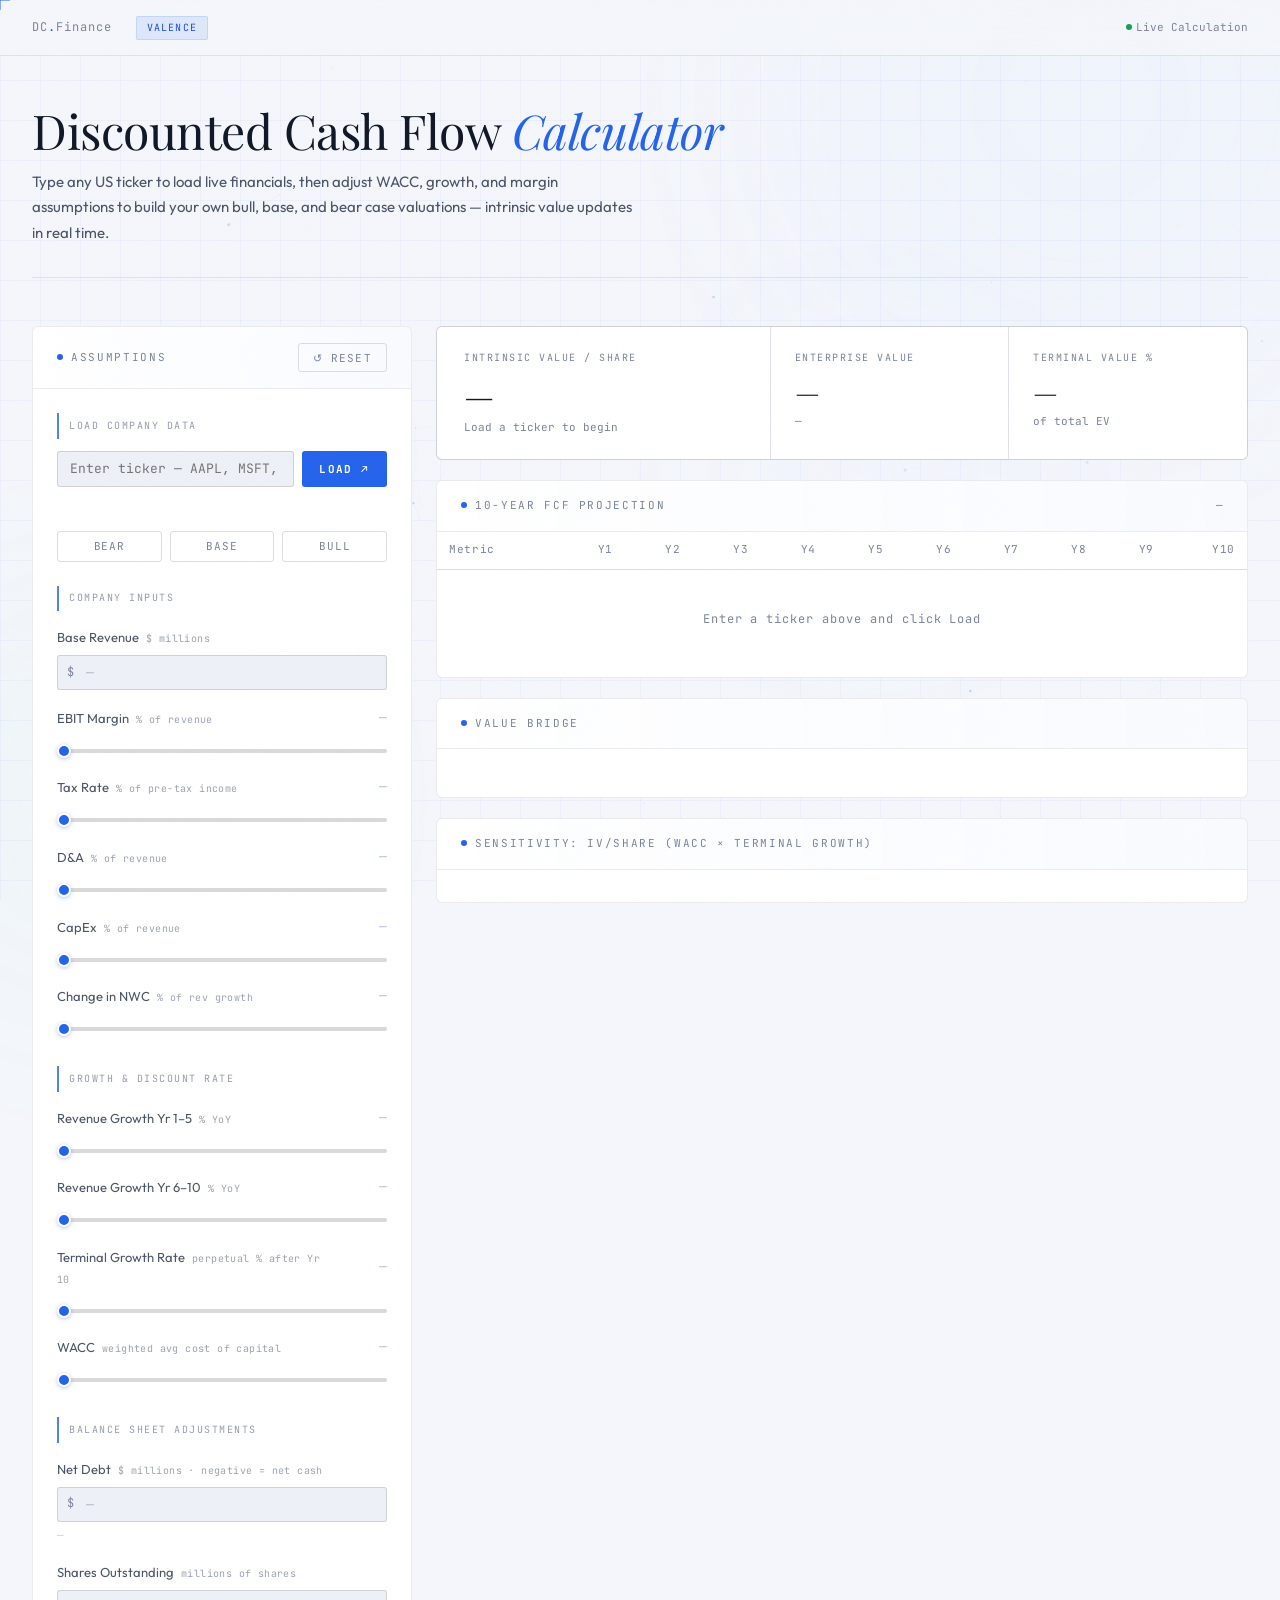
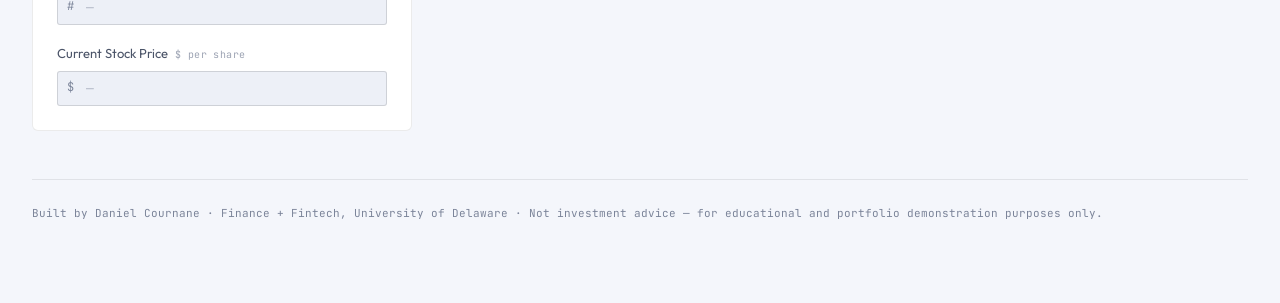
==== commit 71364abd: "Add files via upload" ====
--- a/dcf-calculator.html
+++ b/dcf-calculator.html
@@ -7,24 +7,24 @@
   <link href="https://fonts.googleapis.com/css2?family=Outfit:wght@300;400;500;600&family=Playfair+Display:ital,wght@0,400;0,500;1,400&family=JetBrains+Mono:wght@300;400&display=swap" rel="stylesheet" />
   <style>
     :root {
-      --bg:        #07090f;
-      --bg2:       #0d1018;
-      --bg3:       #131620;
-      --line:      rgba(255,255,255,0.08);
-      --line2:     rgba(255,255,255,0.15);
-      --text:      #e8eaf0;
-      --muted:     #606880;
-      --muted2:    #9099b0;
-      --accent:    #4f8ef7;
-      --accent2:   #7eb8ff;
-      --accentdim: rgba(79,142,247,0.15);
-      --accentglow:rgba(79,142,247,0.08);
-      --green:     #7dd6a0;
-      --greendim:  rgba(125,214,160,0.12);
-      --red:       #f07070;
-      --reddim:    rgba(240,112,112,0.12);
-      --yellow:    #f0c060;
-      --yellowdim: rgba(240,192,96,0.12);
+      --bg:        #f4f6fb;
+      --bg2:       #ffffff;
+      --bg3:       #edf0f7;
+      --line:      rgba(0,0,0,0.08);
+      --line2:     rgba(0,0,0,0.13);
+      --text:      #111827;
+      --muted:     #7b8499;
+      --muted2:    #4b5468;
+      --accent:    #2563eb;
+      --accent2:   #1d4ed8;
+      --accentdim: rgba(37,99,235,0.1);
+      --accentglow:rgba(37,99,235,0.07);
+      --green:     #16a34a;
+      --greendim:  rgba(22,163,74,0.1);
+      --red:       #dc2626;
+      --reddim:    rgba(220,38,38,0.09);
+      --yellow:    #b45309;
+      --yellowdim: rgba(180,83,9,0.1);
       --sans:      'Outfit', sans-serif;
       --mono:      'JetBrains Mono', monospace;
       --serif:     'Playfair Display', Georgia, serif;
@@ -54,13 +54,119 @@
       opacity: 0.4;
     }
 
+    /* ── CROSSHAIR CURSOR ── */
+    *, *::before, *::after { cursor: none !important; }
+    #cursor-cross {
+      position: fixed;
+      pointer-events: none;
+      z-index: 99999;
+      transform: translate(-50%, -50%);
+      width: 20px;
+      height: 20px;
+    }
+    #cursor-cross::before,
+    #cursor-cross::after {
+      content: '';
+      position: absolute;
+      background: var(--accent);
+      border-radius: 1px;
+    }
+    #cursor-cross::before {
+      width: 1px;
+      height: 100%;
+      left: 50%;
+      top: 0;
+      transform: translateX(-50%);
+    }
+    #cursor-cross::after {
+      width: 100%;
+      height: 1px;
+      top: 50%;
+      left: 0;
+      transform: translateY(-50%);
+    }
+
+    /* ── AMBIENT GLOW ORBS ── */
+    .orb {
+      position: fixed;
+      border-radius: 50%;
+      filter: blur(120px);
+      pointer-events: none;
+      z-index: 0;
+      opacity: 0.04;
+      animation: orb-drift 18s ease-in-out infinite alternate;
+    }
+    .orb-1 { width: 600px; height: 600px; background: #93c5fd; top: -200px; right: -100px; animation-delay: 0s; }
+    .orb-2 { width: 400px; height: 400px; background: #6ee7b7; bottom: -100px; left: -100px; animation-delay: -6s; }
+    .orb-3 { width: 300px; height: 300px; background: #93c5fd; bottom: 30%; right: 20%; animation-delay: -12s; opacity: 0.025; }
+
+    @keyframes orb-drift {
+      from { transform: translate(0, 0) scale(1); }
+      to   { transform: translate(30px, 20px) scale(1.08); }
+    }
+
+    /* ── PARTICLE CANVAS ── */
+    #particle-canvas {
+      position: fixed;
+      inset: 0;
+      pointer-events: none;
+      z-index: 0;
+      opacity: 0.5;
+    }
+
+    /* ── KPI GLOW ── */
+    @keyframes kpi-glow-up {
+      0%, 100% { text-shadow: 0 0 20px rgba(125,214,160,0.3); }
+      50%       { text-shadow: 0 0 40px rgba(125,214,160,0.6); }
+    }
+    @keyframes kpi-glow-down {
+      0%, 100% { text-shadow: 0 0 20px rgba(240,112,112,0.3); }
+      50%       { text-shadow: 0 0 40px rgba(240,112,112,0.5); }
+    }
+    .kpi-value.up   { animation: kpi-glow-up   3s ease-in-out infinite; }
+    .kpi-value.down { animation: kpi-glow-down 3s ease-in-out infinite; }
+
+    /* ── PANEL SHIMMER HEADER ── */
+    .panel-header {
+      position: relative;
+      overflow: hidden;
+    }
+    .panel-header::after {
+      content: '';
+      position: absolute;
+      inset: 0;
+      background: linear-gradient(90deg, transparent 0%, rgba(79,142,247,0.04) 50%, transparent 100%);
+      background-size: 200% 100%;
+      animation: shimmer 6s ease-in-out infinite;
+      pointer-events: none;
+    }
+    @keyframes shimmer {
+      0%   { background-position: -200% 0; }
+      100% { background-position: 200% 0; }
+    }
+
+    /* ── LOAD BUTTON GLOW ── */
+    #fetch-btn {
+      position: relative;
+      overflow: hidden;
+    }
+    #fetch-btn::after {
+      content: '';
+      position: absolute;
+      inset: 0;
+      background: linear-gradient(90deg, transparent, rgba(255,255,255,0.15), transparent);
+      transform: translateX(-100%);
+      transition: transform 0.4s;
+    }
+    #fetch-btn:hover::after { transform: translateX(100%); }
+
     /* ── GRID BACKGROUND ── */
     .grid-bg {
       position: fixed;
       inset: 0;
       background-image:
-        linear-gradient(rgba(79,142,247,0.03) 1px, transparent 1px),
-        linear-gradient(90deg, rgba(79,142,247,0.03) 1px, transparent 1px);
+        linear-gradient(rgba(37,99,235,0.04) 1px, transparent 1px),
+        linear-gradient(90deg, rgba(37,99,235,0.04) 1px, transparent 1px);
       background-size: 40px 40px;
       pointer-events: none;
       z-index: 0;
@@ -71,7 +177,7 @@
       position: sticky;
       top: 0;
       z-index: 100;
-      background: rgba(7,9,15,0.92);
+      background: rgba(244,246,251,0.92);
       backdrop-filter: blur(12px);
       border-bottom: 1px solid var(--line);
       padding: 0 2rem;
@@ -164,7 +270,11 @@
       display: grid;
       grid-template-columns: 380px 1fr;
       gap: 1.5rem;
-      align-items: start;
+      align-items: stretch;
+    }
+
+    .tool-grid > .panel {
+      height: 100%;
     }
 
     @media (max-width: 900px) {
@@ -270,8 +380,8 @@
       -webkit-appearance: none;
       appearance: none;
       width: 100%;
-      height: 3px;
-      background: var(--line2);
+      height: 4px;
+      background: rgba(0,0,0,0.15);
       border-radius: 2px;
       outline: none;
       cursor: pointer;
@@ -285,15 +395,15 @@
       height: 14px;
       border-radius: 50%;
       background: var(--accent);
-      border: 2px solid var(--bg);
-      box-shadow: 0 0 8px rgba(79,142,247,0.5);
+      border: 2px solid #ffffff;
+      box-shadow: 0 1px 4px rgba(37,99,235,0.35);
       cursor: pointer;
-      transition: transform 0.15s, box-shadow 0.15s, left 0.4s ease;
+      transition: transform 0.15s, box-shadow 0.15s;
     }
 
     input[type="range"]::-webkit-slider-thumb:hover {
       transform: scale(1.3);
-      box-shadow: 0 0 14px rgba(79,142,247,0.7);
+      box-shadow: 0 2px 10px rgba(37,99,235,0.5);
     }
 
     input[type="range"]::-moz-range-thumb {
@@ -301,7 +411,8 @@
       height: 14px;
       border-radius: 50%;
       background: var(--accent);
-      border: 2px solid var(--bg);
+      border: 2px solid #ffffff;
+      box-shadow: 0 1px 4px rgba(37,99,235,0.35);
       cursor: pointer;
     }
 
@@ -751,6 +862,11 @@
 </head>
 <body>
 <div class="grid-bg"></div>
+<div class="orb orb-1"></div>
+<div class="orb orb-2"></div>
+<div class="orb orb-3"></div>
+<canvas id="particle-canvas"></canvas>
+<div id="cursor-cross"></div>
 
 <header>
   <div class="header-left">
@@ -762,7 +878,6 @@
 
 <main>
   <div class="page-title-block">
-    <div class="page-eyebrow">// Valuation Tool 001</div>
     <h1 class="page-title">Discounted Cash Flow <em>Calculator</em></h1>
     <p class="page-desc">Type any US ticker to load live financials, then adjust WACC, growth, and margin assumptions to build your own bull, base, and bear case valuations — intrinsic value updates in real time.</p>
   </div>
@@ -787,8 +902,9 @@
                 id="ticker-input"
                 placeholder="Enter ticker — AAPL, MSFT, NVDA…"
                 maxlength="10"
-                style="width:100%;background:var(--bg3);border:1px solid var(--line2);border-radius:3px;color:var(--text);font-family:var(--mono);font-size:13px;padding:0.55rem 0.75rem;outline:none;transition:border-color 0.2s;text-transform:uppercase;letter-spacing:0.05em;"
+                style="width:100%;background:var(--bg3);border:1px solid var(--line2);border-radius:3px;color:var(--text);font-family:var(--mono);font-size:13px;padding:0.55rem 0.75rem;outline:none;transition:border-color 0.2s;"
                 onkeydown="if(event.key==='Enter') fetchTicker()"
+                oninput="this.value=this.value.toUpperCase()"
                 onfocus="this.style.borderColor='var(--accent)'"
                 onblur="this.style.borderColor='var(--line2)'"
               />
@@ -796,7 +912,7 @@
             <button
               id="fetch-btn"
               onclick="fetchTicker()"
-              style="background:var(--accent);color:#07090f;border:none;border-radius:3px;font-family:var(--mono);font-size:11px;font-weight:700;letter-spacing:0.12em;text-transform:uppercase;padding:0 1.1rem;cursor:pointer;transition:background 0.2s;white-space:nowrap;"
+              style="background:var(--accent);color:#ffffff;border:none;border-radius:3px;font-family:var(--mono);font-size:11px;font-weight:700;letter-spacing:0.12em;text-transform:uppercase;padding:0 1.1rem;cursor:pointer;transition:background 0.2s;white-space:nowrap;"
               onmouseover="this.style.background='var(--accent2)'"
               onmouseout="this.style.background='var(--accent)'"
             >Load ↗</button>
@@ -1214,6 +1330,7 @@
 
       // Store for gap analysis
       loadedCompanyData = d;
+      tickerLoaded = true;
 
       // Capture snapshot for relative bull/bear scenarios, then activate base
       captureBaseSnapshot();
@@ -1451,6 +1568,7 @@
 
   // ── MAIN CALC ──
   function calc() {
+    if (!tickerLoaded) return; // don't run until a ticker has been loaded
     const get = id => {
       const el = document.getElementById(id);
       const raw = (el.value || '').replace(/,/g, '');
@@ -1726,7 +1844,7 @@
     const max = parseFloat(el.max) || 100;
     const val = parseFloat(el.value) || min;
     const pct = ((val - min) / (max - min)) * 100;
-    el.style.background = `linear-gradient(to right, var(--accent) ${pct}%, rgba(255,255,255,0.15) ${pct}%)`;
+    el.style.background = `linear-gradient(to right, var(--accent) ${pct}%, rgba(0,0,0,0.15) ${pct}%)`;
   }
 
   // Apply fill to all sliders on input
@@ -1741,6 +1859,7 @@
 
   // ── LOADED COMPANY DATA (for gap analysis) ──
   let loadedCompanyData = null;
+  let tickerLoaded = false; // gates calc() from running before a ticker is loaded
 
   // ── BLANK STATE ON LOAD ──
   const BLANK_LABEL_IDS = ['val-ebitMargin','val-taxRate','val-da','val-capex','val-nwc','val-growth1','val-growth2','val-tgr','val-wacc'];
@@ -1787,7 +1906,7 @@
     const sliderIds = ['ebitMargin','taxRate','da','capex','nwc','growth1','growth2','tgr','wacc'];
     sliderIds.forEach(id => {
       const el = document.getElementById(id);
-      if (el) { el.value = el.min; el.style.background = 'rgba(255,255,255,0.15)'; }
+      if (el) { el.value = el.min; el.style.background = 'rgba(0,0,0,0.15)'; }
     });
 
     // Net debt status
@@ -1795,6 +1914,7 @@
     if (nd) { nd.textContent = '—'; nd.style.color = 'var(--muted)'; nd.style.opacity = '0.35'; }
 
     loadedCompanyData = null;
+    tickerLoaded = false;
     const gap = document.getElementById('gap-analysis');
     if (gap) gap.style.display = 'none';
 
@@ -1806,6 +1926,75 @@
   // Init — blank state, no calc
   updateNetDebtLabel();
   setBlankState();
+  // ── CROSSHAIR CURSOR ──
+  const cross = document.getElementById('cursor-cross');
+  document.addEventListener('mousemove', e => {
+    cross.style.left = e.clientX + 'px';
+    cross.style.top  = e.clientY + 'px';
+  });
+  document.addEventListener('mouseleave', () => cross.style.opacity = '0');
+  document.addEventListener('mouseenter', () => cross.style.opacity = '1');
+
+  // ── PARTICLE SYSTEM ──
+  (function() {
+    const canvas = document.getElementById('particle-canvas');
+    const ctx    = canvas.getContext('2d');
+    let W = window.innerWidth, H = window.innerHeight;
+    canvas.width = W; canvas.height = H;
+    window.addEventListener('resize', () => {
+      W = window.innerWidth; H = window.innerHeight;
+      canvas.width = W; canvas.height = H;
+    });
+
+    const N = 55;
+    const particles = Array.from({ length: N }, () => ({
+      x: Math.random() * W,
+      y: Math.random() * H,
+      r: Math.random() * 1.2 + 0.3,
+      vx: (Math.random() - 0.5) * 0.25,
+      vy: (Math.random() - 0.5) * 0.25,
+      a: Math.random() * 0.4 + 0.1,
+    }));
+
+    const LINK_DIST = 140;
+    const ACCENT    = '37,99,235';
+
+    function draw() {
+      ctx.clearRect(0, 0, W, H);
+
+      // Links
+      for (let i = 0; i < N; i++) {
+        for (let j = i + 1; j < N; j++) {
+          const dx = particles[i].x - particles[j].x;
+          const dy = particles[i].y - particles[j].y;
+          const dist = Math.sqrt(dx*dx + dy*dy);
+          if (dist < LINK_DIST) {
+            const opacity = (1 - dist / LINK_DIST) * 0.12;
+            ctx.beginPath();
+            ctx.strokeStyle = `rgba(${ACCENT},${opacity})`;
+            ctx.lineWidth = 0.6;
+            ctx.moveTo(particles[i].x, particles[i].y);
+            ctx.lineTo(particles[j].x, particles[j].y);
+            ctx.stroke();
+          }
+        }
+      }
+
+      // Dots
+      particles.forEach(p => {
+        ctx.beginPath();
+        ctx.arc(p.x, p.y, p.r, 0, Math.PI * 2);
+        ctx.fillStyle = `rgba(${ACCENT},${p.a})`;
+        ctx.fill();
+        p.x += p.vx; p.y += p.vy;
+        if (p.x < 0 || p.x > W) p.vx *= -1;
+        if (p.y < 0 || p.y > H) p.vy *= -1;
+      });
+
+      requestAnimationFrame(draw);
+    }
+    draw();
+  })();
 </script>
 </body>
 </html>
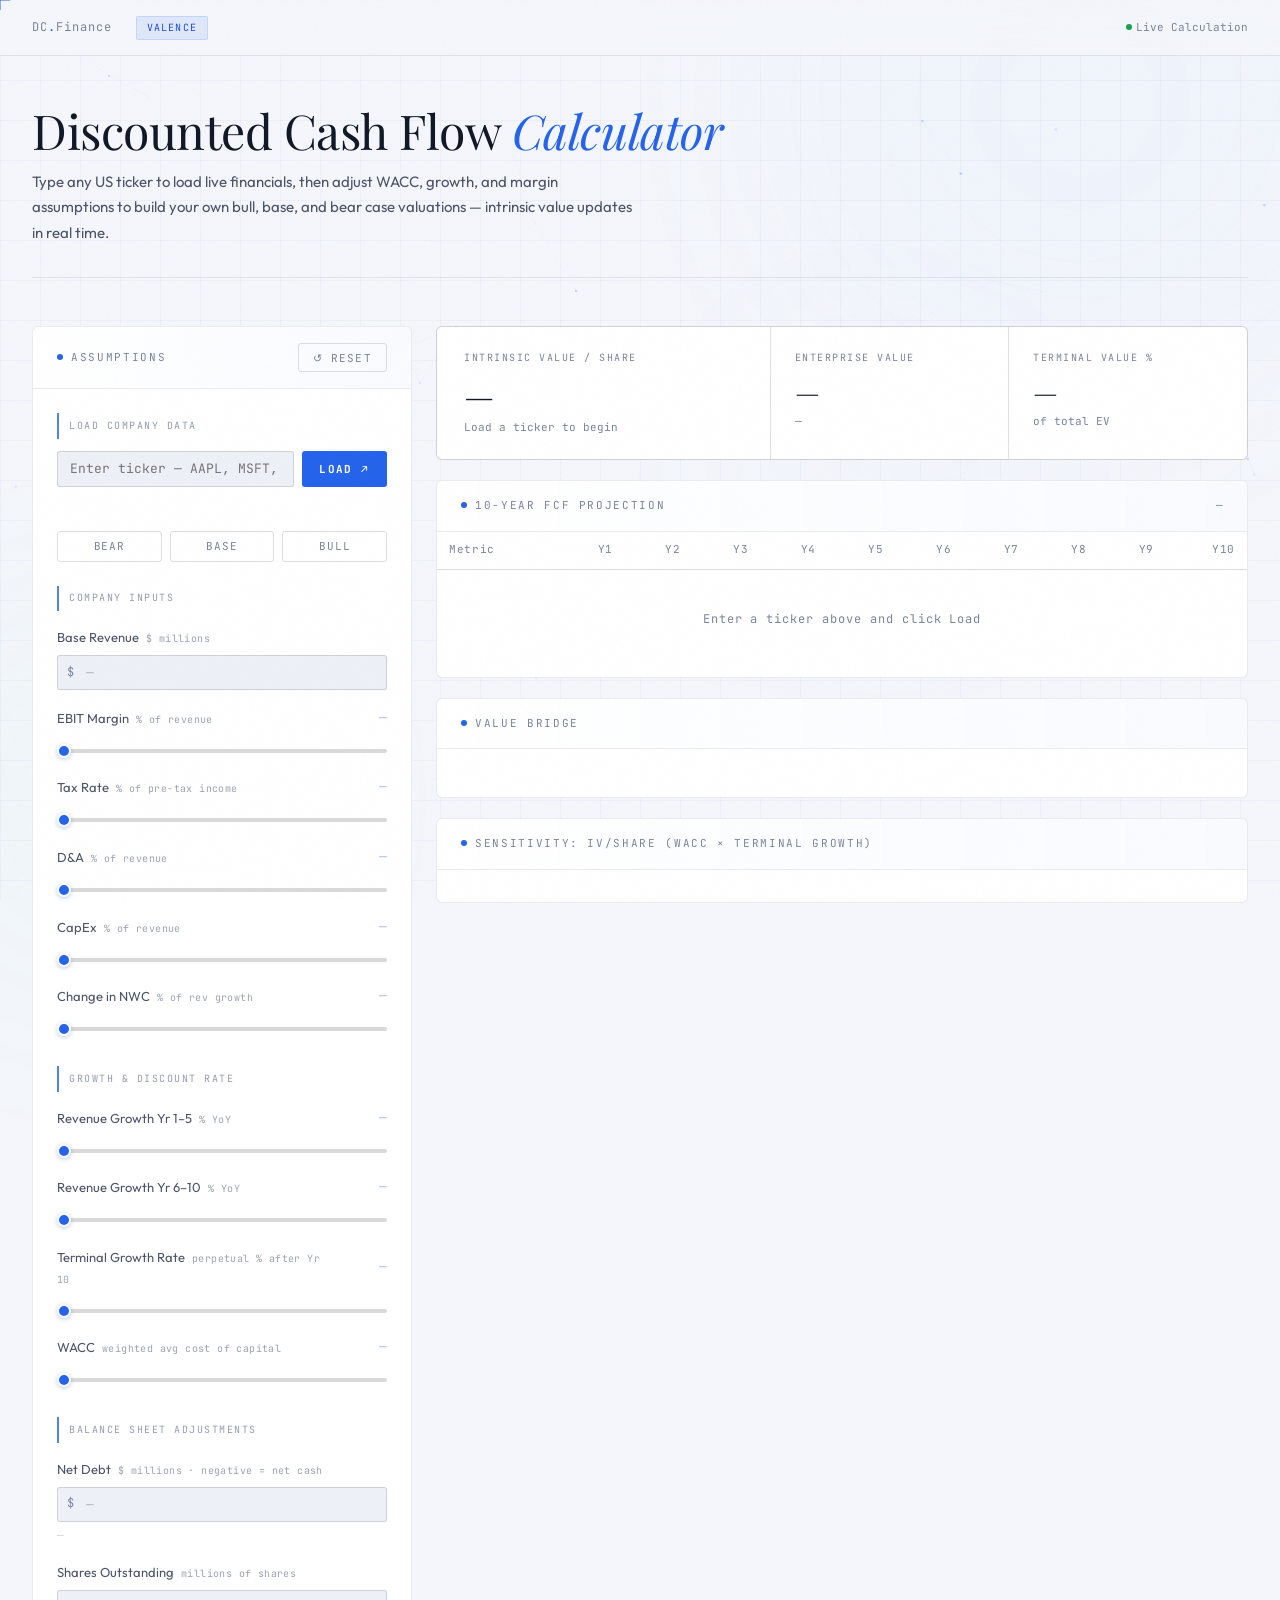
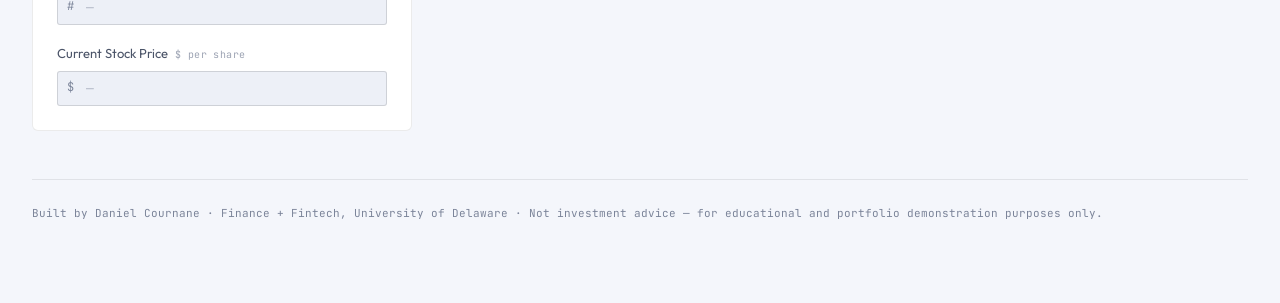
==== commit d760d51e: "Add files via upload" ====
--- a/dcf-calculator.html
+++ b/dcf-calculator.html
@@ -279,6 +279,50 @@
 
     @media (max-width: 900px) {
       .tool-grid { grid-template-columns: 1fr; }
+    }
+
+    /* ── MOBILE ── */
+    @media (max-width: 640px) {
+      main { padding: 1.5rem 1rem 3rem; }
+      header { padding: 0 1rem; }
+
+      .page-title { font-size: 1.6rem; }
+      .page-desc  { font-size: 13px; }
+      .page-title-block { margin-bottom: 1.5rem; }
+
+      /* KPI row stacks to 1 column on small screens */
+      .kpi-row {
+        grid-template-columns: 1fr;
+      }
+      .kpi-value { font-size: 1.6rem; }
+      .kpi-cell:not(:first-child) .kpi-value { font-size: 1.4rem; }
+
+      /* FCF table — horizontal scroll with sticky first column */
+      .fcf-table-wrap { overflow-x: auto; -webkit-overflow-scrolling: touch; }
+      .fcf-table-wrap table { min-width: 700px; }
+
+      /* Sensitivity table — horizontal scroll */
+      .sens-wrap { overflow-x: auto; -webkit-overflow-scrolling: touch; }
+
+      /* Gap analysis items */
+      .gap-item { padding: 0.6rem 0.75rem; }
+      .gap-text  { font-size: 11px; }
+
+      /* Value bridge labels */
+      .bar-label { width: 48px; font-size: 10px; }
+      .bar-fill span { font-size: 10px; }
+
+      /* Scenario buttons */
+      .scenario-btn { font-size: 10px; padding: 0.4rem 0; }
+
+      /* Company card — stack price below name */
+      #company-card > div:first-child { flex-direction: column; gap: 0.4rem; }
+
+      /* Panel body padding tighter */
+      .panel-body { padding: 1rem; }
+
+      /* Formula strip wraps cleanly */
+      .formula-strip { font-size: 10px; gap: 0.4rem; }
     }
 
     /* ── PANELS ── */
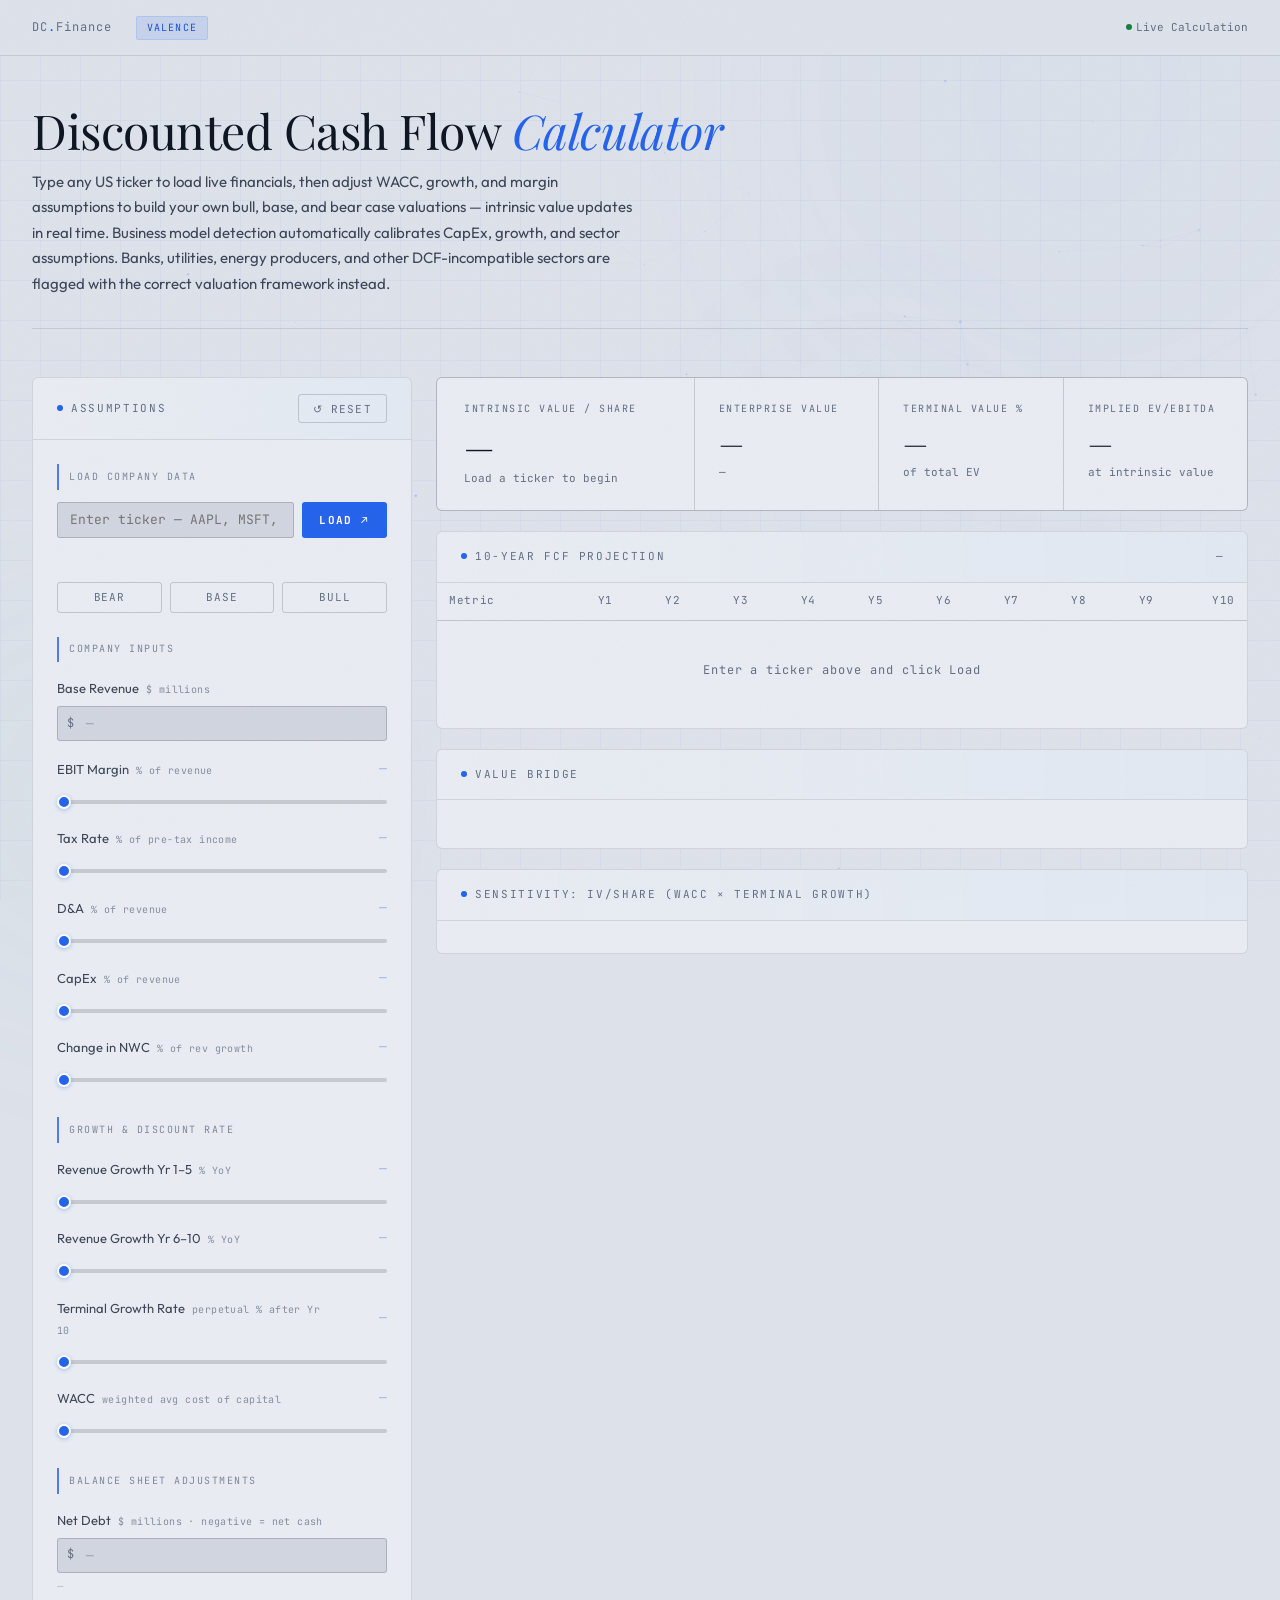
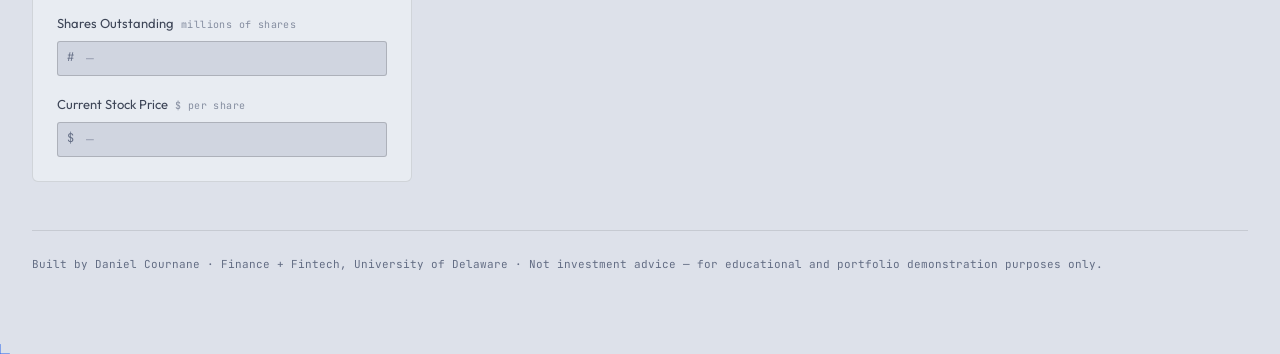
==== commit 5f8649fc: "Add files via upload" ====
--- a/dcf-calculator.html
+++ b/dcf-calculator.html
@@ -7,24 +7,24 @@
   <link href="https://fonts.googleapis.com/css2?family=Outfit:wght@300;400;500;600&family=Playfair+Display:ital,wght@0,400;0,500;1,400&family=JetBrains+Mono:wght@300;400&display=swap" rel="stylesheet" />
   <style>
     :root {
-      --bg:        #f4f6fb;
-      --bg2:       #ffffff;
-      --bg3:       #edf0f7;
-      --line:      rgba(0,0,0,0.08);
-      --line2:     rgba(0,0,0,0.13);
-      --text:      #111827;
-      --muted:     #7b8499;
-      --muted2:    #4b5468;
+      --bg:        #dde1ea;
+      --bg2:       #e8ecf2;
+      --bg3:       #d0d5e0;
+      --line:      rgba(0,0,0,0.10);
+      --line2:     rgba(0,0,0,0.17);
+      --text:      #0f1623;
+      --muted:     #636d84;
+      --muted2:    #3d4557;
       --accent:    #2563eb;
       --accent2:   #1d4ed8;
-      --accentdim: rgba(37,99,235,0.1);
-      --accentglow:rgba(37,99,235,0.07);
-      --green:     #16a34a;
-      --greendim:  rgba(22,163,74,0.1);
-      --red:       #dc2626;
-      --reddim:    rgba(220,38,38,0.09);
-      --yellow:    #b45309;
-      --yellowdim: rgba(180,83,9,0.1);
+      --accentdim: rgba(37,99,235,0.12);
+      --accentglow:rgba(37,99,235,0.08);
+      --green:     #15803d;
+      --greendim:  rgba(21,128,61,0.12);
+      --red:       #b91c1c;
+      --reddim:    rgba(185,28,28,0.10);
+      --yellow:    #92400e;
+      --yellowdim: rgba(146,64,14,0.11);
       --sans:      'Outfit', sans-serif;
       --mono:      'JetBrains Mono', monospace;
       --serif:     'Playfair Display', Georgia, serif;
@@ -42,6 +42,44 @@
       line-height: 1.6;
       min-height: 100vh;
     }
+
+    /* ── DATA LOADED MODAL ── */
+    #data-modal-backdrop {
+      position: fixed; inset: 0; z-index: 9000;
+      background: rgba(8, 12, 22, 0.55);
+      backdrop-filter: blur(6px); -webkit-backdrop-filter: blur(6px);
+      display: flex; align-items: center; justify-content: center;
+      opacity: 0; pointer-events: none;
+      transition: opacity 0.25s ease;
+    }
+    #data-modal-backdrop.visible { opacity: 1; pointer-events: all; }
+    #data-modal {
+      background: var(--bg2); border: 1px solid var(--line2);
+      border-radius: 8px; padding: 2rem 2.25rem 1.75rem;
+      width: min(460px, 90vw);
+      box-shadow: 0 24px 64px rgba(0,0,0,0.18);
+      transform: translateY(14px);
+      transition: transform 0.3s cubic-bezier(0.34,1.56,0.64,1);
+    }
+    #data-modal-backdrop.visible #data-modal { transform: translateY(0); }
+    .dm-ticker-badge {
+      display: inline-flex; align-items: center; gap: 0.5rem;
+      font-family: var(--mono); font-size: 11px; font-weight: 700;
+      letter-spacing: 0.12em; text-transform: uppercase;
+      color: var(--accent); background: var(--accentdim);
+      border: 1px solid rgba(37,99,235,0.2);
+      border-radius: 3px; padding: 3px 10px; margin-bottom: 1rem;
+    }
+    .dm-title { font-family: var(--serif); font-size: 1.45rem; color: var(--text); margin-bottom: 0.5rem; line-height: 1.3; }
+    .dm-sub { font-size: 13px; color: var(--muted2); line-height: 1.7; margin-bottom: 1.4rem; }
+    .dm-checklist { display: flex; flex-direction: column; gap: 0.55rem; margin-bottom: 1.5rem; }
+    .dm-check { display: flex; align-items: flex-start; gap: 0.65rem; font-family: var(--mono); font-size: 11px; color: var(--muted2); line-height: 1.55; }
+    .dm-icon { flex-shrink:0; width:16px; height:16px; border-radius:50%; background:var(--accentdim); display:flex; align-items:center; justify-content:center; font-size:9px; color:var(--accent); margin-top:1px; }
+    .dm-footer { display:flex; align-items:center; justify-content:space-between; gap:1rem; padding-top:1.1rem; border-top:1px solid var(--line); }
+    .dm-btn { font-family:var(--mono); font-size:11px; font-weight:700; letter-spacing:0.1em; text-transform:uppercase; background:var(--accent); color:#fff; border:none; border-radius:3px; padding:0.65rem 1.4rem; cursor:pointer; transition:background 0.18s; }
+    .dm-btn:hover { background:var(--accent2); }
+    .dm-skip { font-family:var(--mono); font-size:10px; color:var(--muted); cursor:pointer; background:none; border:none; padding:0; text-decoration:underline; }
+    .dm-skip:hover { color:var(--muted2); }
 
     /* ── NOISE OVERLAY ── */
     body::before {
@@ -59,7 +97,7 @@
     #cursor-cross {
       position: fixed;
       pointer-events: none;
-      z-index: 99999;
+      z-index: 999999;
       transform: translate(-50%, -50%);
       width: 20px;
       height: 20px;
@@ -177,7 +215,7 @@
       position: sticky;
       top: 0;
       z-index: 100;
-      background: rgba(244,246,251,0.92);
+      background: rgba(221,225,234,0.92);
       backdrop-filter: blur(12px);
       border-bottom: 1px solid var(--line);
       padding: 0 2rem;
@@ -290,9 +328,9 @@
       .page-desc  { font-size: 13px; }
       .page-title-block { margin-bottom: 1.5rem; }
 
-      /* KPI row stacks to 1 column on small screens */
+      /* KPI row stacks to 2 columns on small screens */
       .kpi-row {
-        grid-template-columns: 1fr;
+        grid-template-columns: 1fr 1fr;
       }
       .kpi-value { font-size: 1.6rem; }
       .kpi-cell:not(:first-child) .kpi-value { font-size: 1.4rem; }
@@ -545,7 +583,7 @@
     /* KPI row */
     .kpi-row {
       display: grid;
-      grid-template-columns: 1.4fr 1fr 1fr;
+      grid-template-columns: 1.4fr 1fr 1fr 1fr;
       gap: 1px;
       background: var(--line);
       border: 1px solid var(--line);
@@ -910,7 +948,6 @@
 <div class="orb orb-2"></div>
 <div class="orb orb-3"></div>
 <canvas id="particle-canvas"></canvas>
-<div id="cursor-cross"></div>
 
 <header>
   <div class="header-left">
@@ -923,7 +960,7 @@
 <main>
   <div class="page-title-block">
     <h1 class="page-title">Discounted Cash Flow <em>Calculator</em></h1>
-    <p class="page-desc">Type any US ticker to load live financials, then adjust WACC, growth, and margin assumptions to build your own bull, base, and bear case valuations — intrinsic value updates in real time.</p>
+    <p class="page-desc">Type any US ticker to load live financials, then adjust WACC, growth, and margin assumptions to build your own bull, base, and bear case valuations — intrinsic value updates in real time. Business model detection automatically calibrates CapEx, growth, and sector assumptions. Banks, utilities, energy producers, and other DCF-incompatible sectors are flagged with the correct valuation framework instead.</p>
   </div>
 
   <div class="tool-grid">
@@ -992,6 +1029,22 @@
                 <div style="font-family:var(--mono);font-size:9px;color:var(--muted);letter-spacing:0.1em;text-transform:uppercase;margin-bottom:2px;">Beta</div>
                 <div id="cc-beta" style="font-family:var(--mono);font-size:12px;color:var(--muted2);"></div>
               </div>
+              <div>
+                <div style="font-family:var(--mono);font-size:9px;color:var(--muted);letter-spacing:0.1em;text-transform:uppercase;margin-bottom:2px;">FCF Yield</div>
+                <div id="cc-fcfy" style="font-family:var(--mono);font-size:12px;color:var(--muted2);"></div>
+              </div>
+              <div>
+                <div style="font-family:var(--mono);font-size:9px;color:var(--muted);letter-spacing:0.1em;text-transform:uppercase;margin-bottom:2px;">Op Margin</div>
+                <div id="cc-opmgn" style="font-family:var(--mono);font-size:12px;color:var(--muted2);"></div>
+              </div>
+              <div>
+                <div style="font-family:var(--mono);font-size:9px;color:var(--muted);letter-spacing:0.1em;text-transform:uppercase;margin-bottom:2px;">P/E (TTM)</div>
+                <div id="cc-pe" style="font-family:var(--mono);font-size:12px;color:var(--muted2);"></div>
+              </div>
+              <div style="grid-column:1/-1;border-top:1px solid var(--line);padding-top:0.4rem;margin-top:0.2rem;">
+                <div style="font-family:var(--mono);font-size:9px;color:var(--muted);letter-spacing:0.1em;text-transform:uppercase;margin-bottom:2px;">Analyst Consensus Target</div>
+                <div id="cc-target" style="font-family:var(--mono);font-size:12px;color:var(--muted2);"></div>
+              </div>
             </div>
             <div id="cc-note" style="margin-top:0.5rem;font-family:var(--mono);font-size:10px;color:var(--yellow);line-height:1.6;display:none;"></div>
           </div>
@@ -1133,6 +1186,23 @@
 
     <!-- RIGHT: RESULTS -->
     <div style="display:flex;flex-direction:column;gap:1.25rem;">
+
+      <!-- UNSUPPORTED SECTOR OVERLAY -->
+      <div id="unsupported-overlay" style="display:none;background:var(--bg2);border:1px solid var(--line);border-left:3px solid var(--yellow);border-radius:6px;padding:2rem 2rem;flex-direction:column;gap:1.25rem;animation:fadein 0.4s ease both;">
+        <div style="display:flex;align-items:center;gap:0.75rem;">
+          <span style="font-size:1.4rem;">⚠</span>
+          <div>
+            <div style="font-family:var(--mono);font-size:10px;letter-spacing:0.15em;text-transform:uppercase;color:var(--yellow);margin-bottom:0.3rem;">DCF Not Applicable</div>
+            <div id="unsup-label" style="font-family:var(--serif);font-size:1.4rem;color:var(--text);"></div>
+          </div>
+        </div>
+        <p id="unsup-why" style="font-size:14px;color:var(--muted2);line-height:1.75;max-width:680px;"></p>
+        <div>
+          <div style="font-family:var(--mono);font-size:10px;letter-spacing:0.12em;text-transform:uppercase;color:var(--muted);margin-bottom:0.6rem;">Recommended frameworks instead:</div>
+          <div id="unsup-alts" style="display:flex;flex-wrap:wrap;gap:0.5rem;"></div>
+        </div>
+        <p style="font-family:var(--mono);font-size:11px;color:var(--muted);border-top:1px solid var(--line);padding-top:0.85rem;">The company card above shows live market data for reference. You can still adjust the sliders manually if you want to run a rough sensitivity, but treat outputs with extreme caution.</p>
+      </div>
 
       <!-- KPIs -->
       <div class="kpi-row">
@@ -1150,6 +1220,11 @@
           <div class="kpi-label">Terminal Value %</div>
           <div class="kpi-value" id="kpi-tvpct">—</div>
           <div class="kpi-sub" id="kpi-tv-sub">of total EV</div>
+        </div>
+        <div class="kpi-cell">
+          <div class="kpi-label">Implied EV/EBITDA</div>
+          <div class="kpi-value" id="kpi-evebitda">—</div>
+          <div class="kpi-sub" id="kpi-evebitda-sub">at intrinsic value</div>
         </div>
       </div>
 
@@ -1216,6 +1291,9 @@
   </div>
 </main>
 
+<!-- Cursor element must exist before the script block below -->
+<div id="cursor-cross"></div>
+
 <script>
   // ── WORKER URL — replace with your Cloudflare Worker URL ──
   const WORKER_URL = 'https://signal-proxy.danielcournane.workers.dev';
@@ -1288,16 +1366,21 @@
         notes.push('Revenue not available — enter manually');
       }
 
-      // Operating margin (EBIT proxy)
+      // Operating margin (EBIT proxy) — handle pre-profit companies explicitly
       const opMgn = Number(d.operatingMargin);
       const profMgn = Number(d.profitMargin);
       if (opMgn > 0) {
         setSlider('ebitMargin', 'val-ebitMargin', (opMgn * 100).toFixed(1), '%');
+      } else if (opMgn < 0) {
+        // Pre-profit: load 0, flag clearly, prompt user to model the path to profitability
+        setSlider('ebitMargin', 'val-ebitMargin', '0', '%');
+        notes.push(`Pre-profit company (operating margin ${(opMgn*100).toFixed(1)}%) — EBIT margin set to 0; set your target margin to model the profitability path`);
       } else if (profMgn > 0) {
         setSlider('ebitMargin', 'val-ebitMargin', Math.min(50, profMgn * 100 * 1.35).toFixed(1), '%');
         notes.push('EBIT margin estimated from net margin — verify manually');
       } else {
-        notes.push('Margin not available — enter manually');
+        setSlider('ebitMargin', 'val-ebitMargin', '0', '%');
+        notes.push('Margin not available — enter target EBIT margin manually');
       }
 
       // Stock price
@@ -1305,9 +1388,40 @@
       if (px > 0) setInput('stockPrice', px.toFixed(2));
 
       // Shares outstanding → millions
-      const shs = Number(d.sharesOutstanding);
+      // Shares outstanding — prefer diluted (accounts for SBC options/RSUs)
+      // ADR sanity check: some foreign ADRs (TSM, NVO, ASML) trade where 1 ADS = N ordinary shares
+      // Yahoo sometimes returns the raw ordinary share count, not ADS-equivalent
+      // Detect this when implied price-per-share from mktcap/shares differs wildly from actual price
+      const shsDiluted = Number(d.sharesFullyDiluted);
+      const shsBasic   = Number(d.sharesOutstanding);
+      const mcapRawForShares = Number(d.marketCap) || 0;
+      const priceRaw   = Number(d.price) || 0;
+      const shsDerived = (mcapRawForShares > 0 && priceRaw > 0) ? mcapRawForShares / priceRaw : 0;
+
+      let shs = shsDiluted > 1e6 ? shsDiluted
+              : shsBasic   > 1e6 ? shsBasic
+              : shsDerived > 1e6 ? shsDerived
+              : 0;
+
+      // ADR ratio check: if mktcap/shares implies a price wildly different from actual price,
+      // the share count is in ordinary shares not ADS units — correct it
+      if (shs > 0 && mcapRawForShares > 0) {
+        const impliedPrice = mcapRawForShares / shs;
+        const priceRatio = impliedPrice / priceRaw;
+        if (priceRatio < 0.1 || priceRatio > 10) {
+          // Share count is off by a large factor — use mktcap/price derived count instead
+          shs = shsDerived;
+          notes.push(`ADR/foreign share count corrected — Yahoo returned ${Math.round((shsDiluted||shsBasic)/1e6)}M ordinary shares; using ${Math.round(shsDerived/1e6)}M ADS-equivalent shares derived from market cap`);
+        }
+      }
+
       if (shs > 0) {
         setInput('shares', Math.round(shs / 1e6));
+        if (shs === shsDerived && shsDiluted > 1e6) {
+          // Already noted above
+        } else if ((shsDiluted > 1e6 ? shsDiluted : shsBasic) > shsBasic * 1.03 && shsDiluted > 1e6) {
+          notes.push(`Diluted share count used (${Math.round(shsDiluted/1e6)}M vs ${Math.round(shsBasic/1e6)}M basic) — SBC dilution included`);
+        }
       } else {
         notes.push('Shares not available — enter manually');
       }
@@ -1316,52 +1430,347 @@
       const debt = Number(d.totalDebt);
       const cash = Number(d.totalCash);
       if (debt >= 0 && cash >= 0) {
-        setInput('netDebt', Math.round((debt - cash) / 1e6));
+        const netDebtVal = Math.round((debt - cash) / 1e6);
+        setInput('netDebt', netDebtVal);
         updateNetDebtLabel();
+        // Flag if net debt looks anomalously large vs revenue — possible data quality issue
+        const revRaw = Number(d.totalRevenue) || 0;
+        if (netDebtVal > 0 && revRaw > 0 && (netDebtVal / (revRaw / 1e6)) > 0.20) {
+          notes.push(`Net debt ($${netDebtVal}M) is large relative to revenue — verify against latest 10-Q; Yahoo sometimes overstates liabilities`);
+        }
       } else {
         notes.push('Debt data not available — enter manually');
       }
 
-      // Revenue growth — seed Yr1-5 from TTM, clamp 0–60%
+      // ── Sector/industry variables — declared early so all subsequent blocks can use them ──
+      const sectorLower = (d.sector || '').toLowerCase();
+      const indLower    = (d.industry || '').toLowerCase();
+      const revBillions = (Number(d.totalRevenue) || 0) / 1e9;
+      const opMgnRaw    = Number(d.operatingMargin) || 0;
+
+      // Revenue growth — seed Yr1-5 from TTM with size and sector aware caps
+      // Consumer Staples/Defensive: TTM often inflated by pricing — real volume growth is 2-4%
+      // Large-caps: sustained >25-30% growth nearly unprecedented at scale
       const revG = Number(d.revenueGrowth);
+      const mcapB = (Number(d.marketCap) || 0) / 1e9;
+      const isConsumerStaples = sectorLower.includes('consumer defensive') || sectorLower.includes('consumer staples');
+      const growthCap = isConsumerStaples ? 8  // staples TTM is pricing-inflated; real growth is 2-4%
+                      : mcapB > 500 ? 25
+                      : mcapB > 200 ? 30
+                      : mcapB > 50  ? 35
+                      : 40;
       if (isFinite(revG)) {
-        const pct = Math.min(60, Math.max(0, revG * 100));
-        setSlider('growth1', 'val-growth1', pct.toFixed(1), '%');
-        notes.push(`Rev growth seeded from TTM (${(revG*100).toFixed(1)}%) — adjust for your forecast`);
-      }
+        const rawPct = revG * 100;
+        const cappedPct = Math.min(growthCap, Math.max(0, rawPct));
+        setSlider('growth1', 'val-growth1', cappedPct.toFixed(1), '%');
+        if (isConsumerStaples && rawPct > growthCap) {
+          notes.push(`TTM growth was ${rawPct.toFixed(0)}% — capped at ${growthCap}% for consumer staples (TTM often inflated by price increases; underlying volume growth is typically 2–4%)`);
+        } else if (rawPct > growthCap) {
+          notes.push(`TTM growth was ${rawPct.toFixed(0)}% — seeded at ${growthCap}% (size-adjusted cap); adjust to your forward estimate`);
+        } else {
+          notes.push(`Rev growth seeded from TTM (${rawPct.toFixed(1)}%) — adjust for your forecast`);
+        }
+      }
+
+      // Foreign company low-margin warning — statutory margins unreliable for Chinese/non-US names
+      const isNonUS = (d.exchange || '').toUpperCase().includes('HKG') || (d.exchange || '').toUpperCase().includes('HKEX')
+                    || (d.country || '').toLowerCase() !== 'united states' && (d.country || '') !== '';
+      if (isNonUS && opMgnRaw < 0.05 && opMgnRaw >= 0) {
+        notes.push(`Non-US company with ${(opMgnRaw*100).toFixed(1)}% GAAP operating margin — statutory margins for foreign listings often include regulatory adjustments, one-time charges, or investment write-downs that depress reported profitability. Adjust EBIT margin to reflect core business economics.`);
+      }
+
+      // ── Business model detection — must come before WACC so isIpLicensor is available ──
+      const grossMgn = Number(d.grossMargin);
+      const industry = (d.industry || '').toLowerCase();
+      const revRawForDetection = Number(d.totalRevenue) || 0;
+
+      // True IP licensors (ARM, InterDigital): semiconductor industry, gross margin >85%
+      // Fabless designers (NVIDIA, AMD, Qualcomm) have high gross margins (50-80%) but
+      // carry real R&D infrastructure and chip design CapEx — not IP licensors
+      const isIpLicensor   = industry.includes('semiconductor') && grossMgn > 0.85;
+      // Foundry = has own fabs: TSMC (logic foundry, low gross margin), Micron (memory, higher margins)
+      // Memory fabs can't be detected by gross margin alone — use industry keywords
+      const isMemoryChip   = industry.includes('memory') || industry.includes('dram') || industry.includes('nand')
+                           || industry.includes('flash') || (industry.includes('semiconductor') && industry.includes('storage'));
+      const isFoundry      = (industry.includes('semiconductor') && grossMgn < 0.45) || isMemoryChip;
+      const isFablessSemi  = industry.includes('semiconductor') && grossMgn > 0.5 && !isIpLicensor && !isFoundry;
+      const isPureSoftware = industry.includes('software') || industry.includes('saas');
 
       // WACC via CAPM: rf + β × ERP
+      // rf = 4.3% (10-yr treasury), ERP = 4.5% (Damodaran current estimate for US market)
+      // Beta: apply Blume mean-reversion adjustment (2/3 raw + 1/3 market) used by Bloomberg/FactSet
+      // This prevents recent volatility from overstating long-run risk — matches professional practice
       const beta = Number(d.beta);
+      const mcapForWacc = Number(d.marketCap) || 0;
+      const sizePremium = mcapForWacc > 50e9 ? -0.5 : mcapForWacc > 10e9 ? 0 : 0.5;
       if (beta > 0) {
-        const wacc = Math.min(25, Math.max(4, 4.3 + beta * 5.5));
+        // Blume adjustment: adjusted beta = 0.67 × raw beta + 0.33 × 1.0
+        // Caps: floor at 0.8 for stable large-caps, hard cap at 2.0 (no beta justifies >2x WACC)
+        const adjBeta = Math.min(2.0, Math.max(0.8, beta * 0.67 + 0.33));
+        const rawWacc = 4.3 + adjBeta * 4.5 + sizePremium;
+        let wacc = Math.min(15, Math.max(4, rawWacc));
+        if (isIpLicensor && rawWacc > 13) {
+          wacc = Math.min(13, wacc);
+          notes.push(`Beta adjusted via Blume method (raw: ${beta.toFixed(2)} → ${adjBeta.toFixed(2)}) — WACC clamped to ${wacc.toFixed(2)}% for IP licensor`);
+        } else if (beta !== adjBeta) {
+          // Only note if the adjustment was meaningful (>0.3 difference)
+          if (Math.abs(beta - adjBeta) > 0.3) {
+            notes.push(`Beta smoothed ${beta.toFixed(2)} → ${adjBeta.toFixed(2)} via Blume mean-reversion (standard Bloomberg/FactSet methodology)`);
+          }
+        }
         setSlider('wacc', 'val-wacc', wacc.toFixed(2), '%');
       }
 
+      // ── Unsupported sector detection — hard stop before running DCF ──
+      // These sectors have revenue/margin structures incompatible with standard FCF DCF
+      // ── Payments networks and exchanges ARE DCF-compatible — carve them out first ──
+      // Visa, Mastercard, American Express: pure transaction fee model, real FCF, high margins
+      // Exchanges (ICE, CBOE, CME): marketplace model, asset-light, genuine operating leverage
+      // Fintech platforms (SoFi, PayPal, Stripe): technology revenue, not bank revenue
+      const isPaymentsNetwork = indLower.includes('credit service') || indLower.includes('payment')
+                              || indLower.includes('transaction') || indLower.includes('fintech');
+      const isExchange        = indLower.includes('exchange') || indLower.includes('financial data')
+                              || indLower.includes('financial exchange');
+      const isDCFCompatibleFinancial = isPaymentsNetwork || isExchange;
+
+      let unsupportedReason = null;
+
+      if (sectorLower.includes('financial') && !isDCFCompatibleFinancial) {
+        // Banks, insurers, asset managers: revenue = interest income + premiums
+        // EBIT margin meaningless, CapEx irrelevant, regulatory capital not modeled
+        const isBank      = indLower.includes('bank') || indLower.includes('diversified financial')
+                          || indLower.includes('mortgage') || indLower.includes('savings');
+        const isInsurer   = indLower.includes('insur');
+        const isAssetMgr  = indLower.includes('asset management') || indLower.includes('capital market')
+                          || indLower.includes('investment');
+        if (isBank) {
+          unsupportedReason = { type: 'bank', label: 'Bank / Financial Institution',
+            why: 'Bank revenue is net interest income and fee income — not comparable to operating revenue. EBIT margins and CapEx ratios are meaningless. The correct framework is Price/Book vs. Return on Equity (ROE). JPMorgan\'s ROE of ~17% vs cost of equity ~10% implies it deserves a premium to book value.',
+            alts: ['Price / Book vs. ROE', 'Dividend Discount Model (DDM)', 'Excess Return Model'] };
+        } else if (isInsurer) {
+          unsupportedReason = { type: 'insurer', label: 'Insurance Company',
+            why: 'Insurance revenue includes premiums that are offset by claims — the reported operating margin bears no relation to economic earnings. The correct framework is Price/Book vs. Return on Equity, combined with combined ratio analysis.',
+            alts: ['Price / Book vs. ROE', 'Price / Embedded Value', 'Combined Ratio Analysis'] };
+        } else if (isAssetMgr) {
+          unsupportedReason = { type: 'asset-mgr', label: 'Asset Manager / Investment Firm',
+            why: 'Revenue is management and performance fees on AUM — highly cyclical and not comparable to operating revenue. Valuation is driven by AUM growth, fee rates, and market levels.',
+            alts: ['Price / AUM', 'P/E on normalized earnings', 'EV / Fee Revenue'] };
+        } else {
+          unsupportedReason = { type: 'financial', label: 'Financial Services',
+            why: 'Financial sector companies have revenue and margin structures incompatible with standard FCF modeling. Regulatory capital requirements and leverage ratios dominate valuation.',
+            alts: ['Price / Book vs. ROE', 'Dividend Discount Model', 'Earnings-based multiples'] };
+        }
+      } else if (sectorLower.includes('health') && revBillions > 50 && opMgnRaw < 0.10) {
+        // Managed care / health insurance (UNH, CVS, Cigna): revenue = premiums, margins are thin
+        unsupportedReason = { type: 'managed-care', label: 'Managed Care / Health Insurance',
+          why: 'Revenue includes medical premiums paid on behalf of members — most of this flows straight out as claims. The true economic margin is 3–5% of premium revenue. Standard DCF overstates intrinsic value significantly. Use P/E or Price/Cash Earnings with medical loss ratio analysis.',
+          alts: ['P/E on operating earnings', 'Medical Loss Ratio (MLR) analysis', 'EV/EBITDA on adjusted earnings'] };
+
+      } else if (sectorLower.includes('energy') && (
+        indLower.includes('oil') || indLower.includes('gas') || indLower.includes('petroleum')
+        || indLower.includes('integrated') || indLower.includes('upstream') || indLower.includes('exploration')
+        || indLower.includes('refin')
+      )) {
+        unsupportedReason = { type: 'energy', label: 'Oil & Gas / Energy Producer',
+          why: 'Commodity company revenue and margins are driven by oil and gas prices, not operating leverage. A single-year TTM EBIT margin of 5–15% can swing to 20%+ or near-zero across a cycle. Standard DCF from TTM inputs will produce dramatically wrong intrinsic values. The correct framework uses mid-cycle earnings normalization, reserves-based NAV, and yield-based valuation.',
+          alts: ['Mid-cycle EV/EBITDA (5–6×)', 'Reserves-based NAV', 'Dividend + Buyback Yield', 'P/CF (Price to Cash Flow)'] };
+
+      } else if (sectorLower.includes('utilities')) {
+        // Regulated utilities (NEE, DUK, SO, D): valued on rate base and allowed ROE
+        // Revenue is regulated, CapEx is massive (infrastructure), and dividend yield drives valuation
+        // DCF from TTM inputs systematically undervalues because debt is structural, not distress
+        unsupportedReason = { type: 'utility', label: 'Regulated Utility',
+          why: 'Regulated utilities are valued on their rate base (the capital invested in infrastructure that regulators allow them to earn a return on), not free cash flow. Their debt is structural — used to finance grid and generation assets that generate stable regulated returns. A standard DCF dramatically undervalues utilities because it treats infrastructure debt as a liability rather than a revenue-producing asset.',
+          alts: ['Price / Rate Base (EV / RAB)', 'Dividend Discount Model (DDM)', 'Allowed ROE vs. Cost of Equity', 'EV/EBITDA (10–12× for regulated utilities)'] };
+      }
+
+      if (unsupportedReason) {
+        // Show unsupported panel, populate company card, but do NOT run calc()
+        document.getElementById('unsupported-overlay').style.display = 'flex';
+        document.getElementById('unsup-label').textContent = unsupportedReason.label;
+        document.getElementById('unsup-why').textContent = unsupportedReason.why;
+        document.getElementById('unsup-alts').innerHTML = unsupportedReason.alts
+          .map(a => `<span style="font-family:var(--mono);font-size:10px;padding:3px 8px;background:var(--accentdim);color:var(--accent2);border:1px solid rgba(79,142,247,0.2);border-radius:2px;">${a}</span>`)
+          .join('');
+        // Still show company card for reference
+        loadedCompanyData = d;
+      } else {
+        document.getElementById('unsupported-overlay').style.display = 'none';
+      }
+
       // ── Fields Yahoo doesn't provide — set sensible defaults by sector ──
-      // Tax rate: use 21% (US corporate standard)
       setSlider('taxRate', 'val-taxRate', '21', '%');
 
-      // Terminal growth rate: 2.5% default
-      setSlider('tgr', 'val-tgr', '2.5', '%');
-
-      // Revenue growth Yr 6-10: half of Yr 1-5, floored at 3%
-      const revG2 = isFinite(revG) ? Math.max(3, Math.min(20, revG * 50)) : 6;
-      setSlider('growth2', 'val-growth2', revG2.toFixed(1), '%');
-
-      // D&A and CapEx — derive from gross margin if available, else use sector defaults
-      const grossMgn = Number(d.grossMargin);
-      let daDefault = 4, capexDefault = 5;
+      // Terminal growth rate: sector-aware defaults
+      let tgrDefault = 2.5;
       if (d.sector) {
         const s = d.sector.toLowerCase();
-        if (s.includes('tech') || s.includes('software')) { daDefault = 3; capexDefault = 4; }
+        if (s.includes('tech') || s.includes('software') || s.includes('communication')) tgrDefault = 3.0;
+        else if (s.includes('energy') || s.includes('utilities') || s.includes('industrial')) tgrDefault = 2.0;
+        else if (s.includes('real estate')) tgrDefault = 2.5;
+        else if (s.includes('health') || s.includes('pharma')) tgrDefault = 2.5;
+        else if (s.includes('consumer') && grossMgn > 0.4) tgrDefault = 3.0;
+      }
+      setSlider('tgr', 'val-tgr', tgrDefault.toString(), '%');
+
+      // Revenue growth Yr 6-10: tiered decay
+      let revG2;
+      if (!isFinite(revG)) {
+        revG2 = 6;
+      } else if (revG * 100 > 25) {
+        revG2 = Math.max(8, Math.min(20, revG * 40));
+      } else if (revG * 100 > 10) {
+        revG2 = Math.max(5, Math.min(15, revG * 60));
+      } else {
+        revG2 = Math.max(3, Math.min(10, revG * 75));
+      }
+      setSlider('growth2', 'val-growth2', revG2.toFixed(1), '%');
+
+      // D&A and CapEx — industry-level detection takes priority over sector
+      // Yahoo's sector tags are too broad (Google = "Communication", Amazon = "Consumer Cyclical")
+      // Use industry field for precise detection
+      let daDefault = 4, capexDefault = 5;
+      const ind = industry; // already lowercased above
+      const mcapT = (Number(d.marketCap) || 0) / 1e12; // market cap in trillions
+
+      // Hyperscaler detection: software/tech companies with >$300B market cap
+      // MSFT, META, GOOGL: tech/communication sector, high gross margin, massive datacenter CapEx
+      // AMZN: special case — Consumer Cyclical sector but AWS makes it a hyperscaler
+      const isAmazonStyle = mcapT > 0.5 && sectorLower.includes('consumer')
+                          && (ind.includes('internet') || ind.includes('e-commerce'))
+                          && grossMgn > 0.40; // AWS pulls gross margin above pure retail
+      const isHyperscaler = isAmazonStyle || (mcapT > 0.3 && (
+        ind.includes('software') || ind.includes('internet') || ind.includes('search') ||
+        ind.includes('social') || ind.includes('cloud') || sectorLower.includes('tech') ||
+        sectorLower.includes('communication')
+      ) && grossMgn > 0.55);
+
+      if (isIpLicensor) {
+        daDefault = 2; capexDefault = 1;
+        notes.push(`IP licensor / royalty model detected (gross margin ${(grossMgn*100).toFixed(0)}%) — CapEx seeded at 1%; verify against latest 10-K`);
+
+      } else if (isFoundry) {
+        // TSMC, Samsung Semiconductor: fabricate chips for others, enormous physical CapEx
+        // TSMC spends 25-30% of revenue on new fab construction and equipment
+        daDefault = 8; capexDefault = 26;
+        notes.push(`Semiconductor foundry detected (gross margin ${(grossMgn*100).toFixed(0)}%) — CapEx seeded at 26% (fab construction is extremely capital-intensive); verify against 10-K`);
+
+      } else if (isFablessSemi) {
+        daDefault = 3; capexDefault = 4;
+        notes.push(`Fabless semiconductor — CapEx seeded at 4%; verify against 10-K`);
+
+      } else if (isAmazonStyle) {
+        // Amazon: hyperscaler but CapEx is lower than pure cloud companies (~8% of revenue)
+        // AWS + fulfillment combined — not as intensive as MSFT/META pure datacenter buildout
+        daDefault = 5; capexDefault = 8;
+        notes.push(`Amazon-style hyperscaler detected — CapEx seeded at 8% (AWS + logistics mix); verify against 10-K`);
+
+      } else if (isHyperscaler) {
+        // MSFT, META, GOOG: pure cloud/AI infrastructure buildout requires 12-16% CapEx
+        daDefault = 5; capexDefault = 13;
+        notes.push(`Hyperscaler detected (market cap $${mcapT.toFixed(1)}T, high gross margin) — CapEx seeded at 13% reflecting AI/cloud infrastructure buildout; verify against 10-K`);
+
+      } else if (isPureSoftware || ind.includes('software') || ind.includes('saas')) {
+        daDefault = 3; capexDefault = 3;
+
+      } else if (isPaymentsNetwork || ind.includes('credit service') || ind.includes('payment')) {
+        daDefault = 3; capexDefault = 2;
+        notes.push('Payments network / fintech detected — CapEx seeded at 2% (asset-light fee model); verify against 10-K');
+
+      } else if (ind.includes('semiconductor equipment') || ind.includes('photo') && ind.includes('equipment')) {
+        // ASML, Applied Materials, Lam Research: capital equipment makers, moderate CapEx
+        // They make the machines that fabs buy — asset-lighter than fabs but heavier than fabless
+        daDefault = 4; capexDefault = 5;
+        notes.push('Semiconductor equipment manufacturer — CapEx seeded at 5%; verify against 10-K');
+
+      } else if (
+        // Internet platforms: digital-native with INFRASTRUCTURE-HEAVY CapEx
+        // Must have high gross margin (>55%) — low margin platforms (SPOT, PINS) are asset-light
+        (ind.includes('internet content') || ind.includes('internet information') ||
+         ind.includes('online platform') || ind.includes('search engine') ||
+         (ind.includes('social network') && grossMgn > 0.55) ||
+         (ind.includes('social media') && grossMgn > 0.55) ||
+         (ind.includes('internet') && grossMgn > 0.55 && sectorLower.includes('tech'))) ||
+        (ind.includes('search') && sectorLower.includes('communication') && grossMgn > 0.55) ||
+        (ind.includes('social') && sectorLower.includes('communication') && grossMgn > 0.55)
+      ) {
+        daDefault = 5; capexDefault = 10;
+        notes.push('Internet platform detected — CapEx seeded at 10% (datacenter/infrastructure intensive); verify against 10-K');
+
+      } else if (ind.includes('e-commerce') && !ind.includes('retail')) {
+        daDefault = 5; capexDefault = 8;
+        notes.push('E-commerce platform — CapEx seeded at 8% (logistics + cloud infrastructure); verify against 10-K');
+
+      } else if (ind.includes('adtech') || ind.includes('advertising') || ind.includes('marketing')) {
+        daDefault = 3; capexDefault = 2;
+
+      } else if (ind.includes('streaming') || ind.includes('entertainment') || ind.includes('media')) {
+        daDefault = 4; capexDefault = 2;
+        notes.push('Streaming/media model — physical CapEx seeded at 2%; content investment flows through EBIT margin');
+
+      } else if (d.sector) {
+        const s = d.sector.toLowerCase();
+        if (s.includes('tech') || s.includes('software'))         { daDefault = 3; capexDefault = 4; }
         else if (s.includes('energy') || s.includes('utilities')) { daDefault = 8; capexDefault = 12; }
-        else if (s.includes('real estate')) { daDefault = 10; capexDefault = 8; }
-        else if (s.includes('consumer') && grossMgn < 0.3) { daDefault = 3; capexDefault = 6; } // retail
-        else if (s.includes('health') || s.includes('pharma')) { daDefault = 5; capexDefault = 5; }
-        else if (s.includes('industrial') || s.includes('manufac')) { daDefault = 6; capexDefault = 7; }
-        else if (s.includes('communication')) { daDefault = 5; capexDefault = 6; }
-      }
-      setSlider('da', 'val-da', daDefault.toString(), '%');
+        else if (s.includes('real estate'))                       { daDefault = 10; capexDefault = 8; }
+
+        else if (s.includes('consumer')) {
+          // Consumer sector — split by gross margin tier and industry type
+          if (grossMgn < 0.30) {
+            // Low-margin: grocery, discount retail (TGT, COST, WMT)
+            // Actual CapEx for retailers is 2-4%, not 6%
+            const isGrocery = ind.includes('grocery') || ind.includes('food') || ind.includes('wholesale');
+            daDefault = 3;
+            capexDefault = isGrocery ? 2 : 3; // grocers more asset-light than general retailers
+            notes.push(`Low-margin ${isGrocery ? 'grocery/wholesale' : 'retail'} — CapEx seeded at ${capexDefault}%; verify against 10-K`);
+          } else if (grossMgn < 0.50) {
+            // Mid-margin consumer: restaurants, apparel, specialty retail (SBUX, NKE, COST)
+            const isRestaurant = ind.includes('restaurant') || ind.includes('food service') || ind.includes('hospitality');
+            daDefault = 3;
+            capexDefault = isRestaurant ? 4 : 3;
+            if (isRestaurant) notes.push('Restaurant/foodservice — CapEx seeded at 4%; verify against 10-K');
+          } else {
+            // High-margin consumer: check for franchise model
+            const netDebtToRev = ((Number(d.totalDebt)||0) - (Number(d.totalCash)||0)) / (Number(d.totalRevenue)||1);
+            if (netDebtToRev > 1.5) {
+              daDefault = 3; capexDefault = 2;
+              notes.push('Franchise / asset-light model detected — high debt is intentional leverage, not distress; CapEx seeded at 2%.');
+            } else {
+              daDefault = 3; capexDefault = 2;
+              notes.push('High gross margin consumer brand — CapEx seeded at 2%; verify against 10-K');
+            }
+          }
+        }
+
+        else if (s.includes('health') || s.includes('pharma'))   { daDefault = 5; capexDefault = 5; }
+
+        else if (s.includes('industrial') || s.includes('manufac')) {
+          // Split industrial by industry type — conglomerates are often software-heavy
+          // HON, GE, Emerson: automation/aerospace software, CapEx ~2-3%
+          // CAT, DE, MMM: heavy equipment manufacturing, CapEx ~5-7%
+          const isConglomerate  = ind.includes('conglomerate') || ind.includes('diversified');
+          const isHeavyMfg     = ind.includes('farm') || ind.includes('construction') || ind.includes('machinery')
+                                || ind.includes('heavy') || ind.includes('mining');
+          const isAerospace    = ind.includes('aerospace') || ind.includes('defense');
+          if (isConglomerate) {
+            daDefault = 4; capexDefault = 3;
+            notes.push('Industrial conglomerate — CapEx seeded at 3% (software/services mix); verify against 10-K');
+          } else if (isHeavyMfg) {
+            daDefault = 6; capexDefault = 6;
+          } else if (isAerospace) {
+            daDefault = 5; capexDefault = 5;
+          } else {
+            daDefault = 5; capexDefault = 5;
+          }
+        }
+        else if (s.includes('communication')) {
+          // Fallback for communication sector — use gross margin to distinguish
+          // Pure telecom (AT&T, Verizon): low gross margin, massive infrastructure
+          if (grossMgn < 0.35) { daDefault = 8; capexDefault = 10; notes.push('Telecom/infrastructure — CapEx seeded at 10%'); }
+          else { daDefault = 4; capexDefault = 5; } // generic comm services
+        }
+      }
+      setSlider('da',    'val-da',    daDefault.toString(),    '%');
       setSlider('capex', 'val-capex', capexDefault.toString(), '%');
 
       // NWC: 1.5% for most, higher for retailers
@@ -1372,15 +1781,15 @@
       document.querySelectorAll('.scenario-btn').forEach(b => b.classList.remove('active'));
       document.getElementById('scenario-label').textContent = `${ticker} LIVE DATA`;
 
-      // Store for gap analysis
-      loadedCompanyData = d;
-      tickerLoaded = true;
-
-      // Capture snapshot for relative bull/bear scenarios, then activate base
-      captureBaseSnapshot();
-      activeScenario = 'base';
-      document.querySelector('.scenario-btn.base').classList.add('active');
-      document.getElementById('scenario-label').textContent = 'BASE CASE';
+      // Only enable DCF calc for supported sectors
+      if (!unsupportedReason) {
+        loadedCompanyData = d;
+        tickerLoaded = true;
+        captureBaseSnapshot();
+        activeScenario = 'base';
+        document.querySelector('.scenario-btn.base').classList.add('active');
+        document.getElementById('scenario-label').textContent = 'BASE CASE';
+      }
 
       // ── Company card ──
       const fmtRaw = v => {
@@ -1410,6 +1819,49 @@
         ? `${(Number(d.revenueGrowth)*100).toFixed(1)}% TTM` : '--';
       document.getElementById('cc-beta').textContent = d.beta != null ? Number(d.beta).toFixed(2) : '--';
 
+      // FCF yield = trailing FCF / market cap
+      const fcfRaw  = Number(d.freeCashflow);
+      const mcapRaw = Number(d.marketCap);
+      const fcfYield = (fcfRaw && mcapRaw) ? (fcfRaw / mcapRaw) * 100 : null;
+      const fcfYieldEl = document.getElementById('cc-fcfy');
+      if (fcfYield != null) {
+        fcfYieldEl.textContent = fcfYield.toFixed(1) + '%';
+        fcfYieldEl.style.color = fcfYield > 4 ? 'var(--green)' : fcfYield < 0 ? 'var(--red)' : 'var(--muted2)';
+      } else {
+        fcfYieldEl.textContent = '--';
+      }
+
+      // Operating margin
+      const opmEl = document.getElementById('cc-opmgn');
+      if (d.operatingMargin != null) {
+        const om = Number(d.operatingMargin) * 100;
+        opmEl.textContent = om.toFixed(1) + '%';
+        opmEl.style.color = om < 0 ? 'var(--red)' : om > 20 ? 'var(--green)' : 'var(--muted2)';
+      } else {
+        opmEl.textContent = '--';
+      }
+
+      // P/E (TTM)
+      const peEl = document.getElementById('cc-pe');
+      if (d.pe != null && Number(d.pe) > 0) {
+        peEl.textContent = Number(d.pe).toFixed(1) + 'x';
+      } else {
+        peEl.textContent = d.pe < 0 ? 'N/M' : '--';
+      }
+
+      // Analyst consensus price target
+      const targetEl = document.getElementById('cc-target');
+      const targetMean = Number(d.targetMeanPrice);
+      const numAnalysts = Number(d.numberOfAnalysts);
+      if (targetMean > 0) {
+        const vsPrice = ((targetMean - Number(d.price)) / Number(d.price)) * 100;
+        const vsStr = isFinite(vsPrice) ? ` (${vsPrice >= 0 ? '+' : ''}${vsPrice.toFixed(1)}% vs current)` : '';
+        targetEl.textContent = `$${targetMean.toFixed(2)}${vsStr}${numAnalysts ? ` · ${numAnalysts} analysts` : ''}`;
+        targetEl.style.color = vsPrice >= 0 ? 'var(--green)' : 'var(--red)';
+      } else {
+        targetEl.textContent = '--';
+      }
+
       const noteEl = document.getElementById('cc-note');
       if (notes.length) {
         noteEl.style.display = 'block';
@@ -1420,21 +1872,52 @@
       card.style.display = 'block';
 
       status.style.color = 'var(--green)';
-      status.textContent = `✓ ${d.companyName || ticker} loaded — verify assumptions before use`;
-
-      // Animate results panels in
-      document.querySelectorAll('.kpi-cell, .kpi-row').forEach((el, i) => {
-        el.style.animation = 'none';
-        el.offsetHeight; // reflow
-        el.style.animation = `fadein 0.4s ease ${i * 0.05}s both`;
-      });
-
-      calc();
+      status.textContent = unsupportedReason
+        ? `✓ ${d.companyName || ticker} loaded — DCF not applicable for this sector (see explanation below)`
+        : `✓ ${d.companyName || ticker} loaded — verify assumptions before use`;
+
+      // Show the data-loaded modal unless skipped this session
+      if (!_modalSkippedThisSession) {
+        const badge = document.getElementById('dm-ticker');
+        if (badge) badge.textContent = `● ${ticker} LOADED`;
+
+        // Show a sector-specific note if relevant
+        const sectorNote = document.getElementById('dm-sector-note');
+        const sectorText = document.getElementById('dm-sector-text');
+        if (sectorNote && sectorText) {
+          const noteStr = notes.find(n => n.includes('CapEx seeded') || n.includes('detected') || n.includes('Hyperscaler') || n.includes('Foundry'));
+          if (noteStr) {
+            sectorText.textContent = noteStr.replace(/^[⚠⚑]\s*/, '');
+            sectorNote.style.display = 'flex';
+          } else {
+            sectorNote.style.display = 'none';
+          }
+        }
+
+        setTimeout(() => {
+          const backdrop = document.getElementById('data-modal-backdrop');
+          if (backdrop) backdrop.classList.add('visible');
+        }, 320); // slight delay so the page has time to render first
+      }
+
+      // Only animate and calc for supported sectors
+      if (!unsupportedReason) {
+        document.querySelectorAll('.kpi-cell, .kpi-row').forEach((el, i) => {
+          el.style.animation = 'none';
+          el.offsetHeight;
+          el.style.animation = `fadein 0.4s ease ${i * 0.05}s both`;
+        });
+        calc();
+      }
 
     } catch(err) {
       status.style.color = 'var(--red)';
       if (WORKER_URL.includes('YOUR_WORKER')) {
         status.textContent = '⚠ Worker URL not configured — see setup instructions below';
+      } else if (err.message.includes('500') || err.message.includes('not found') || err.message.includes('No fundamentals')) {
+        status.textContent = `✗ "${ticker}" not found — check the ticker symbol and try again`;
+      } else if (err.message.includes('404')) {
+        status.textContent = `✗ "${ticker}" not found — check the ticker symbol and try again`;
       } else {
         status.textContent = `✗ Error: ${err.message}`;
       }
@@ -1554,18 +2037,27 @@
       return;
     }
 
+    // Read current input values from DOM — safe to call from any scope
+    const getV  = id => { const el = document.getElementById(id); return parseFloat((el?.value||'0').replace(/,/g,'')) || 0; };
+    const baseRev = getV('baseRevenue');
+    const ebitM   = getV('ebitMargin') / 100;
+    const daRate  = getV('da') / 100;
+    const shares  = getV('shares');
+    const ev      = equityVal + (Number(loadedCompanyData?.totalDebt||0) - Number(loadedCompanyData?.totalCash||0));
+
     const d = loadedCompanyData;
     const absUpside = Math.abs(upside);
-    if (absUpside < 15) { panel.style.display = 'none'; return; } // no gap worth explaining
+    if (absUpside < 5) { panel.style.display = 'none'; return; } // no gap worth explaining
 
     const items = [];
-    const de    = Number(d.debtToEquity) || 0;
-    const netD  = Number(d.totalDebt || 0) - Number(d.totalCash || 0);
-    const mcap  = Number(d.marketCap) || 1;
-    const revG  = Number(d.revenueGrowth) || 0;
-    const pe    = Number(d.pe) || 0;
-    const fcf   = Number(d.freeCashflow) || 0;
-    const opMgn = Number(d.operatingMargin) || ebitMargin / 100;
+    const de      = Number(d.debtToEquity) || 0;
+    const netD    = Number(d.totalDebt || 0) - Number(d.totalCash || 0);
+    const mcap    = Number(d.marketCap) || 1;
+    const revG    = Number(d.revenueGrowth) || 0;
+    const pe      = Number(d.pe) || 0;
+    const fcf     = Number(d.freeCashflow) || 0;
+    const opMgn   = Number(d.operatingMargin) || ebitMargin / 100;
+    const grossMgn = Number(d.grossMargin) || 0;
     const negativeFCFs = fcfs.filter(f => f < 0).length;
 
     const fmtB = v => {
@@ -1576,21 +2068,59 @@
       return `${sign}$${(abs/1e6).toFixed(0)}M`;
     };
 
-    if (upside < -15) {
+    if (upside < -5) {
       // Stock trading at PREMIUM to DCF — explain why market pays more
+
+      // Structural warning for extreme premiums (>70%) — DCF fundamentally can't bridge this
+      if (absUpside > 70) items.push({ type:'warn', icon:'🔭', text: `<strong>Structural DCF limitation:</strong> A ${absUpside.toFixed(0)}% gap at this magnitude typically means the market is pricing in value beyond a 10-year horizon — platform dominance, winner-take-all dynamics, or option value on markets that don't yet exist. A standard DCF will always undershoot these names. The sensitivity table shows the range of defensible inputs; use it to understand what growth and margin assumptions <em>would</em> justify the price, not whether the stock is right or wrong.` });
+
       if (revG > 0.25) items.push({ type:'info', icon:'⚡', text: `<strong>Hypergrowth premium:</strong> With ${(revG*100).toFixed(0)}% TTM revenue growth, the market is pricing in an extended high-growth runway that a 10-year DCF inherently undervalues. Exponential compounders often look overvalued on DCF.` });
       if (pe > 35) items.push({ type:'info', icon:'🏰', text: `<strong>Moat/brand premium:</strong> A trailing P/E of ${pe.toFixed(0)}× suggests the market assigns significant value to brand, platform lock-in, or pricing power — intangibles a DCF can't quantify.` });
+      // Royalty/platform model: high gross margin + high P/E = market pricing in margin expansion
+      if (grossMgn > 0.65 && pe > 50) items.push({ type:'info', icon:'⚙️', text: `<strong>Royalty/platform model premium:</strong> With ${(grossMgn*100).toFixed(0)}% gross margins, this is likely an IP licensor or platform where incremental revenue is near-pure profit. The market prices in significant margin expansion as scale increases — today's EBIT margin understates the mature-state economics. Try raising the EBIT margin slider toward 40–55% to model the long-run royalty stack.` });
       if (de > 40 && netD > 0) items.push({ type:'warn', icon:'⚖️', text: `<strong>Debt load reduces equity value:</strong> Net debt of ${fmtB(netD)} is subtracted directly from DCF value. The market may be pricing in future deleveraging or assumes the debt is manageable relative to cash generation.` });
       if (opMgn < 0.12) items.push({ type:'warn', icon:'📈', text: `<strong>Margin expansion story:</strong> At ${(opMgn*100).toFixed(1)}% operating margin, the market is likely pricing in a transformation or restructuring thesis — future margins significantly higher than today's. The DCF uses current margins.` });
       if (negativeFCFs > 0) items.push({ type:'warn', icon:'🔄', text: `<strong>Near-term FCF drag:</strong> ${negativeFCFs} year${negativeFCFs>1?'s':''} of projected negative FCF reduces DCF value significantly. The market may be pricing in a profitability inflection point beyond the model's horizon.` });
       if (revG < 0.05 && pe > 25) items.push({ type:'info', icon:'💰', text: `<strong>Recurring revenue / dividend premium:</strong> Low-growth companies often trade at premiums due to predictable cash flows, dividends, or share buyback programs that support the stock price but don't appear in FCF projections.` });
-      // Always add the universal note for large premiums
-      if (absUpside > 40) items.push({ type:'info', icon:'💡', text: `<strong>Try raising growth or margin assumptions</strong> to see what it takes to justify the current price — the Bull scenario is a good starting point. The WACC × TGR sensitivity table shows the full range.` });
+      // Universal note for large premiums under 70% (structural note already covers >70%)
+      if (absUpside > 40 && absUpside <= 70) items.push({ type:'info', icon:'💡', text: `<strong>Try raising growth or margin assumptions</strong> to see what it takes to justify the current price — the Bull scenario is a good starting point. The WACC × TGR sensitivity table shows the full range.` });
     } else {
-      // Stock trading at DISCOUNT to DCF — explain why model says it's undervalued
+      // ── WHY THE UPSIDE? — DCF shows stock is undervalued ──
+      const fcfYieldPct = mcap > 0 ? (fcf / mcap) * 100 : 0;
+
+      // Net cash boosts equity value
       if (netD < 0) items.push({ type:'pos', icon:'🏦', text: `<strong>Net cash adds to value:</strong> ${fmtB(Math.abs(netD))} net cash position is added to DCF equity value. A cash-rich company can return capital, fund growth, or acquire without diluting shareholders.` });
-      if (revG > 0.15) items.push({ type:'pos', icon:'📊', text: `<strong>Growth may be underpriced:</strong> At ${(revG*100).toFixed(0)}% TTM growth, the market may not yet be pricing in the full compounding effect. Check the Bull case to see the upside scenario.` });
-      if (fcf > 0 && (fcf / mcap) > 0.04) items.push({ type:'pos', icon:'💸', text: `<strong>High FCF yield:</strong> Free cash flow yield of ${((fcf/mcap)*100).toFixed(1)}% is strong. High FCF relative to market cap is a classic value signal — the company generates significant cash per dollar of market value.` });
+
+      // High FCF yield — classic value signal
+      if (fcfYieldPct > 4) items.push({ type:'pos', icon:'💸', text: `<strong>High FCF yield:</strong> Free cash flow yield of ${fcfYieldPct.toFixed(1)}% is strong. High FCF relative to market cap is a classic value signal — the company generates significant cash per dollar of market value.` });
+
+      // Low P/E relative to growth
+      if (pe > 0 && revG > 0) {
+        const peg = pe / (revG * 100);
+        if (peg < 1.5) items.push({ type:'pos', icon:'📐', text: `<strong>Attractive PEG ratio:</strong> At ${peg.toFixed(1)}× (P/E of ${pe.toFixed(0)}× / ${(revG*100).toFixed(0)}% growth), the stock appears cheap relative to its growth rate. A PEG below 1.5× is often a value signal.` });
+      }
+
+      // Strong margins relative to sector
+      if (opMgn > 0.25) items.push({ type:'pos', icon:'📈', text: `<strong>High operating margins:</strong> At ${(opMgn*100).toFixed(1)}% operating margin, the business generates strong earnings per dollar of revenue. High-margin businesses compound equity value faster than peers.` });
+
+      // Growth underpriced
+      if (revG > 0.12) items.push({ type:'pos', icon:'📊', text: `<strong>Growth may be underpriced:</strong> At ${(revG*100).toFixed(0)}% TTM growth, the market may not yet be pricing in the full compounding effect. Check the Bull case to see the upside scenario.` });
+
+      // Market multiple below model
+      if (price > 0 && shares > 0) {
+        const mktEV = price * shares + netD;
+        const y1Ebitda = (baseRev * (ebitM + daRate));
+        const mktMult = y1Ebitda > 0 ? mktEV / y1Ebitda : 0;
+        const ivMult  = y1Ebitda > 0 ? ev   / y1Ebitda : 0;
+        if (mktMult > 0 && ivMult > mktMult * 1.15) {
+          items.push({ type:'pos', icon:'🔢', text: `<strong>Market multiple looks cheap:</strong> The market is pricing ${mktMult.toFixed(1)}× EV/EBITDA while the model implies ${ivMult.toFixed(1)}×. If the company can sustain current margins, today's price looks inexpensive relative to earnings power.` });
+        }
+      }
+
+      // Large net debt warning even in upside case
+      if (netD > 0 && netD > baseRev * 0.3) items.push({ type:'warn', icon:'⚖️', text: `<strong>Debt reduces upside:</strong> Net debt of ${fmtB(netD)} is subtracted from DCF equity value. Verify this figure against the latest 10-Q — Yahoo sometimes overstates liabilities, which would make the true upside even larger.` });
+
+      // Sanity check for very large upside
       if (absUpside > 40) items.push({ type:'warn', icon:'⚠️', text: `<strong>Large upside — check your assumptions:</strong> A ${absUpside.toFixed(0)}% discount could reflect genuinely conservative inputs, or it may signal that the default D&A/CapEx/growth assumptions need adjustment for this specific business.` });
     }
 
@@ -1601,6 +2131,15 @@
 
     const dir = upside < 0 ? 'Market premium to DCF' : 'DCF premium to market';
     badge.innerHTML = `<span style="color:var(--muted)">${dir}</span>`;
+
+    // Update panel title dynamically
+    const panelTitle = panel.querySelector('.panel-title');
+    if (panelTitle) {
+      panelTitle.innerHTML = upside < 0
+        ? '<span></span>Why the Gap?'
+        : '<span></span>Why the Upside?';
+    }
+
     body.innerHTML = items.map((item, i) => `
       <div class="gap-item ${item.type}" style="animation-delay:${i*0.06}s">
         <span class="gap-icon">${item.icon}</span>
@@ -1708,6 +2247,31 @@
       : `Equity: ${fmt(equityVal)}`;
     document.getElementById('kpi-ev-sub').style.color = equityVal < 0 ? 'var(--red)' : '';
     document.getElementById('kpi-tvpct').textContent = isFinite(tvPct) ? tvPct.toFixed(1) + '%' : '—';
+
+    // ── Implied EV/EBITDA at intrinsic value ──
+    // EBITDA in year 1 = EBIT + D&A = (rev * ebitM) + (rev * daRate)
+    const y1Ebitda = revenues[0] * (ebitM + daRate);
+    const evEbitda = (y1Ebitda > 0 && equityVal > 0) ? ev / y1Ebitda : null;
+    const evEbitdaEl  = document.getElementById('kpi-evebitda');
+    const evEbitdaSub = document.getElementById('kpi-evebitda-sub');
+    if (evEbitda != null && isFinite(evEbitda)) {
+      evEbitdaEl.textContent = evEbitda.toFixed(1) + 'x';
+      // Color-code: >30x aggressive, 10-30x normal, <10x value
+      evEbitdaEl.className = 'kpi-value ' + (evEbitda > 30 ? 'down' : evEbitda < 10 ? 'up' : '');
+      // Also show market-implied multiple for comparison
+      if (price > 0 && shares > 0) {
+        const mktEV = price * shares + netDebt;
+        const mktMultiple = mktEV / y1Ebitda;
+        evEbitdaSub.textContent = isFinite(mktMultiple)
+          ? `market implies ${mktMultiple.toFixed(1)}x`
+          : 'at intrinsic value';
+      } else {
+        evEbitdaSub.textContent = 'at intrinsic value';
+      }
+    } else {
+      evEbitdaEl.textContent = '—';
+      evEbitdaSub.textContent = equityVal < 0 ? 'model N/M' : 'load a ticker';
+    }
 
     // ── GAP ANALYSIS ──
     runGapAnalysis(ivPerShare, price, upside, equityVal, fcfs, get('ebitMargin'), get('wacc'));
@@ -1771,9 +2335,9 @@
       `;
     }).join('');
 
-    // Bridge pill
+    // Bridge pill — only show if we have a valid finite upside (shares and price both loaded)
     const pillEl = document.getElementById('bridge-annotation');
-    if (baseRev > 0) {
+    if (baseRev > 0 && isFinite(upside) && shares > 0 && price > 0) {
       pillEl.style.display = '';
       pillEl.textContent = upside >= 0
         ? `↑ ${fmtPct(upside)} upside`
@@ -1909,7 +2473,27 @@
   const BLANK_LABEL_IDS = ['val-ebitMargin','val-taxRate','val-da','val-capex','val-nwc','val-growth1','val-growth2','val-tgr','val-wacc'];
   const BLANK_INPUT_IDS = ['baseRevenue','netDebt','shares','stockPrice'];
 
+  let _modalSkippedThisSession = false;
+
+  function dismissDataModal(skipSession = false) {
+    const backdrop = document.getElementById('data-modal-backdrop');
+    if (backdrop) backdrop.classList.remove('visible');
+    if (skipSession) _modalSkippedThisSession = true;
+  }
+
+  // Close modal on backdrop click (outside the card)
+  const _modalBackdrop = document.getElementById('data-modal-backdrop');
+  if (_modalBackdrop) {
+    _modalBackdrop.addEventListener('click', function(e) {
+      if (e.target === this) dismissDataModal();
+    });
+  }
+
   function setBlankState() {
+    // Reset unsupported overlay
+    const overlay = document.getElementById('unsupported-overlay');
+    if (overlay) overlay.style.display = 'none';
+
     // KPIs
     document.getElementById('kpi-iv').textContent = '—';
     document.getElementById('kpi-iv').className = 'kpi-value';
@@ -1972,7 +2556,7 @@
   setBlankState();
   // ── CROSSHAIR CURSOR ──
   const cross = document.getElementById('cursor-cross');
-  document.addEventListener('mousemove', e => {
+  window.addEventListener('mousemove', e => {
     cross.style.left = e.clientX + 'px';
     cross.style.top  = e.clientY + 'px';
   });
@@ -2040,5 +2624,26 @@
     draw();
   })();
 </script>
+  <!-- DATA LOADED MODAL -->
+  <div id="data-modal-backdrop">
+    <div id="data-modal">
+      <div class="dm-ticker-badge" id="dm-ticker">● AAPL LOADED</div>
+      <div class="dm-title">Data loaded — review before you model.</div>
+      <div class="dm-sub">Live financials were pulled from Yahoo Finance and seeded into the assumptions. This is a starting point, not a finished model. A few things to keep in mind:</div>
+      <div class="dm-checklist">
+        <div class="dm-check"><div class="dm-icon">↗</div><span><strong>Revenue growth</strong> is seeded from TTM — adjust it to your forward estimate, not just last year's number.</span></div>
+        <div class="dm-check"><div class="dm-icon">%</div><span><strong>EBIT margin</strong> reflects the most recent trailing period. If the company is in a turnaround or growth phase, today's margin isn't the right assumption.</span></div>
+        <div class="dm-check"><div class="dm-icon">$</div><span><strong>Net debt</strong> is sourced from balance sheet data that Yahoo occasionally overstates. Cross-check against the latest 10-Q if the output looks wrong.</span></div>
+        <div class="dm-check"><div class="dm-icon">⚡</div><span><strong>WACC</strong> is estimated via CAPM with Blume-adjusted beta. It's a reasonable starting point — but cost of capital is a judgment call, not a lookup.</span></div>
+        <div class="dm-check" id="dm-sector-note" style="display:none;"><div class="dm-icon" style="background:rgba(251,191,36,0.15);color:#d97706;">!</div><span id="dm-sector-text" style="color:var(--yellow);"></span></div>
+      </div>
+      <div class="dm-footer">
+        <button class="dm-btn" onclick="dismissDataModal()">Got it — start modeling</button>
+        <button class="dm-skip" onclick="dismissDataModal(true)">Don't show again</button>
+      </div>
+    </div>
+  </div>
+
+
 </body>
 </html>
